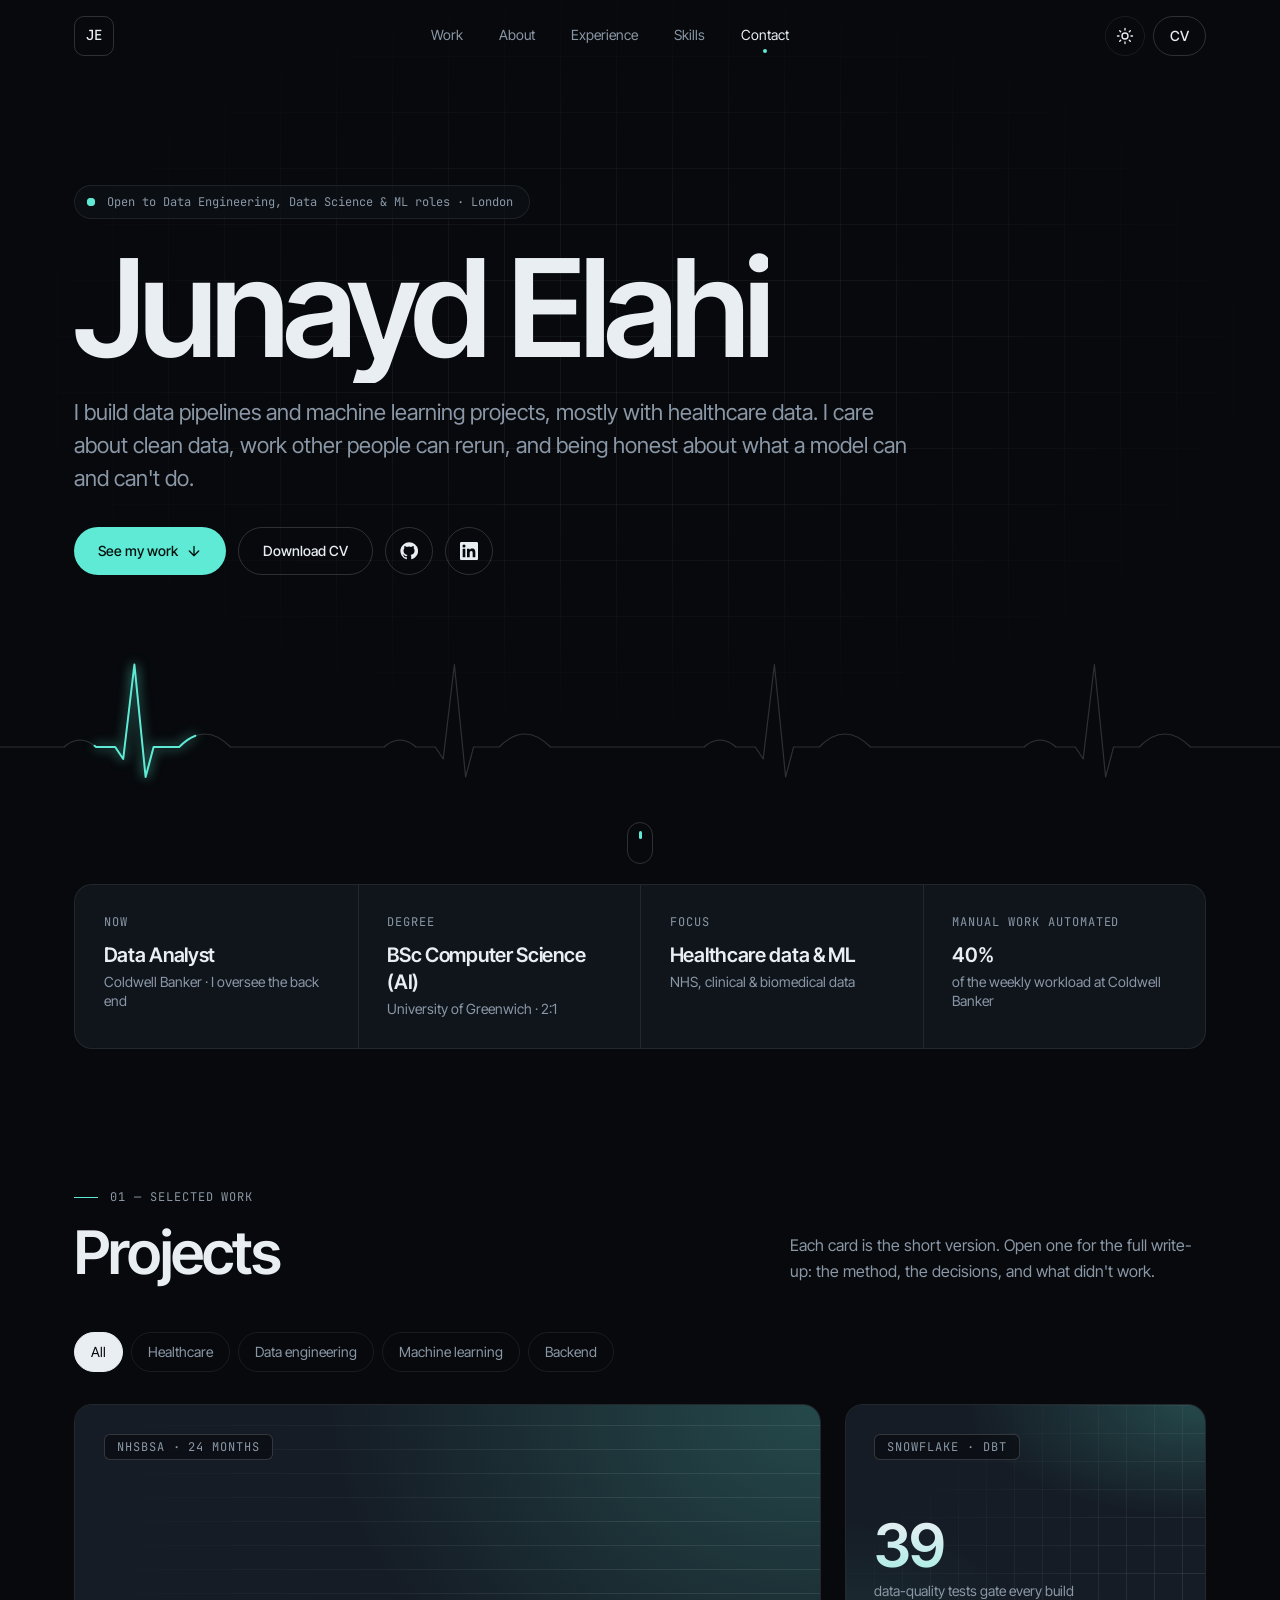
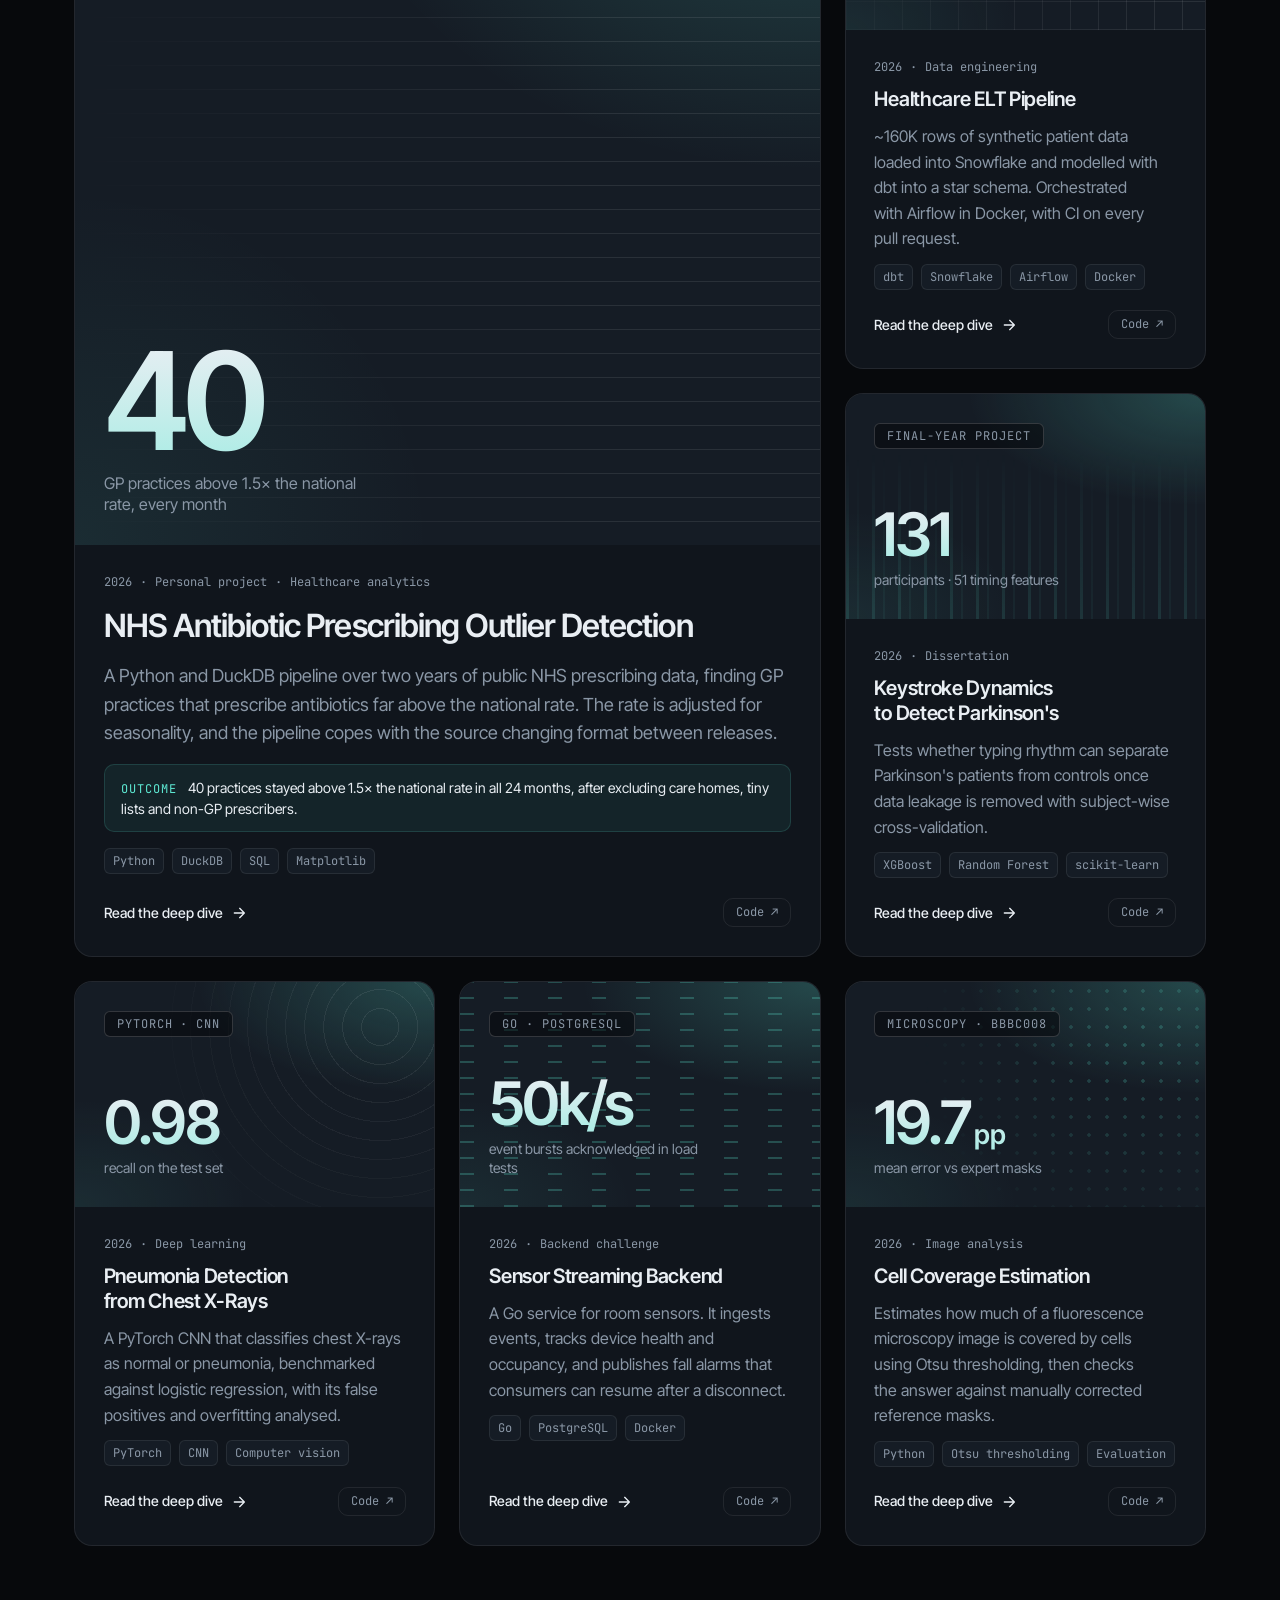
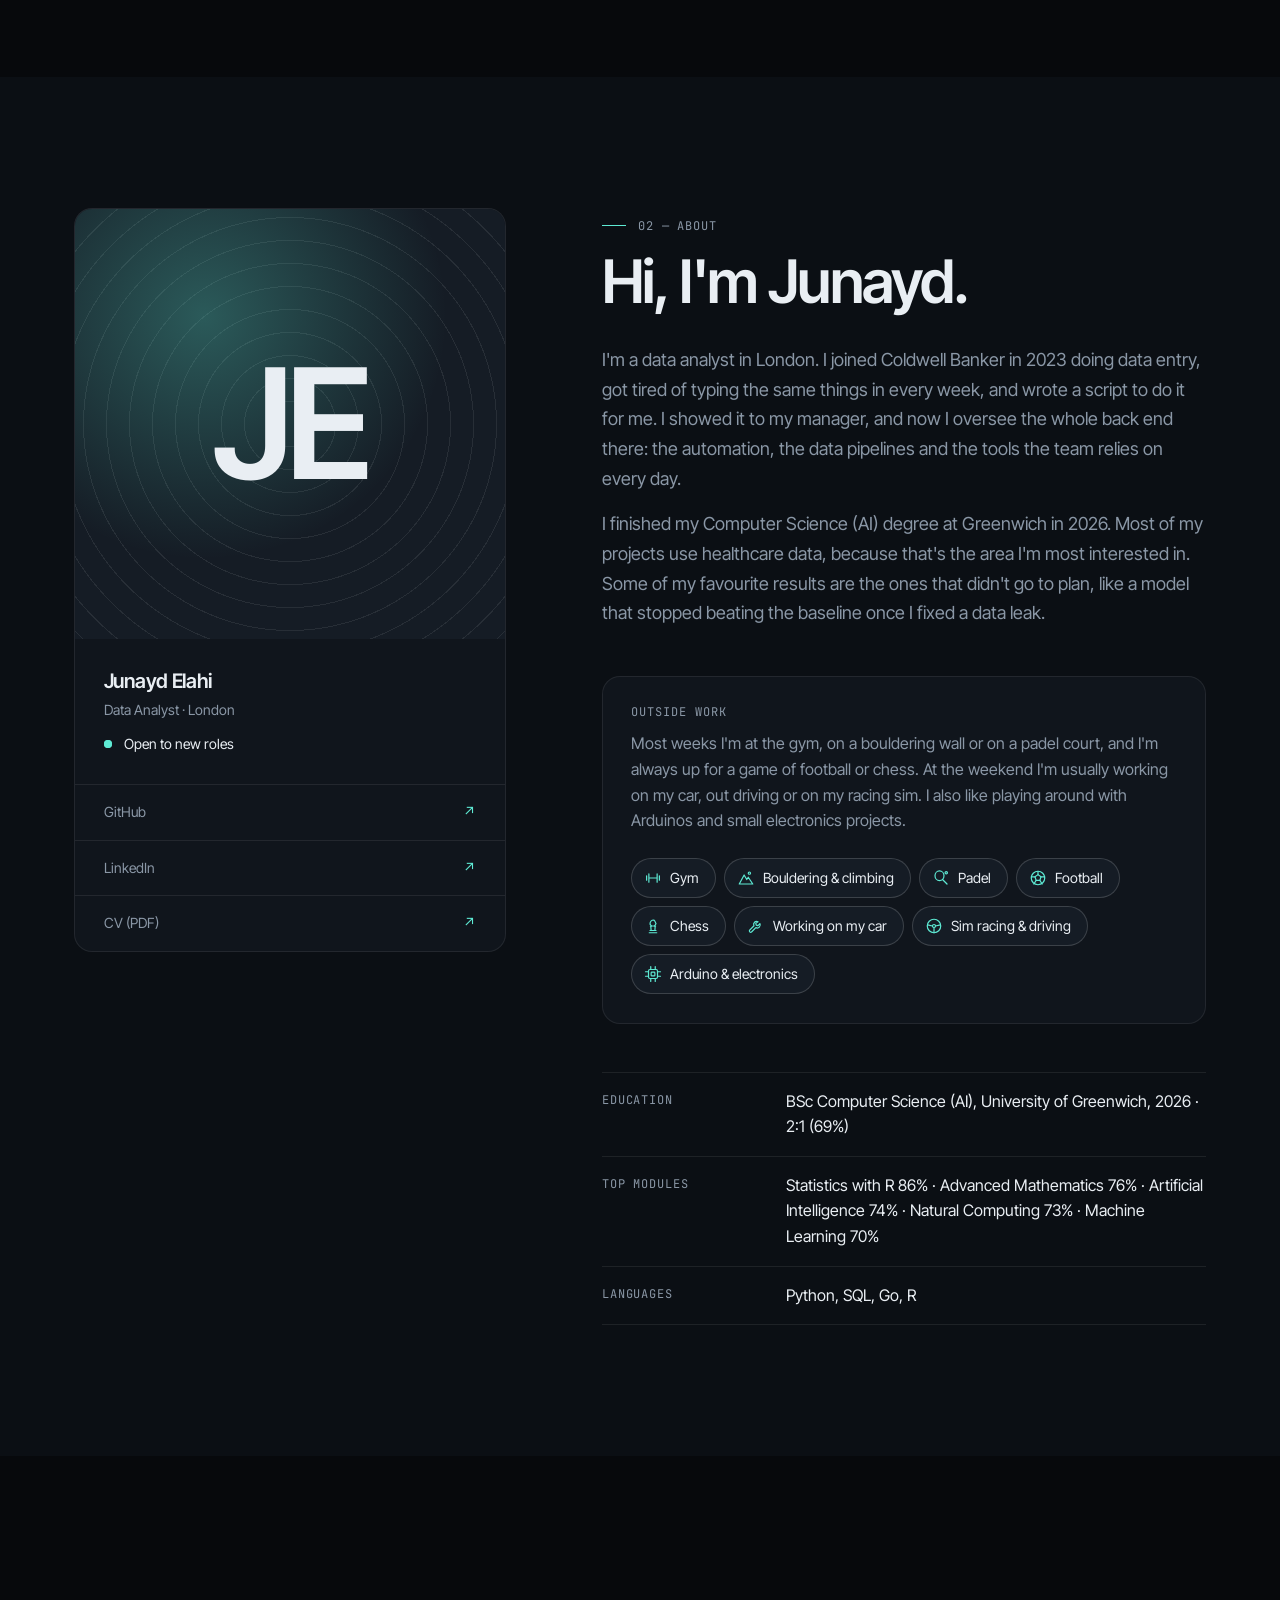
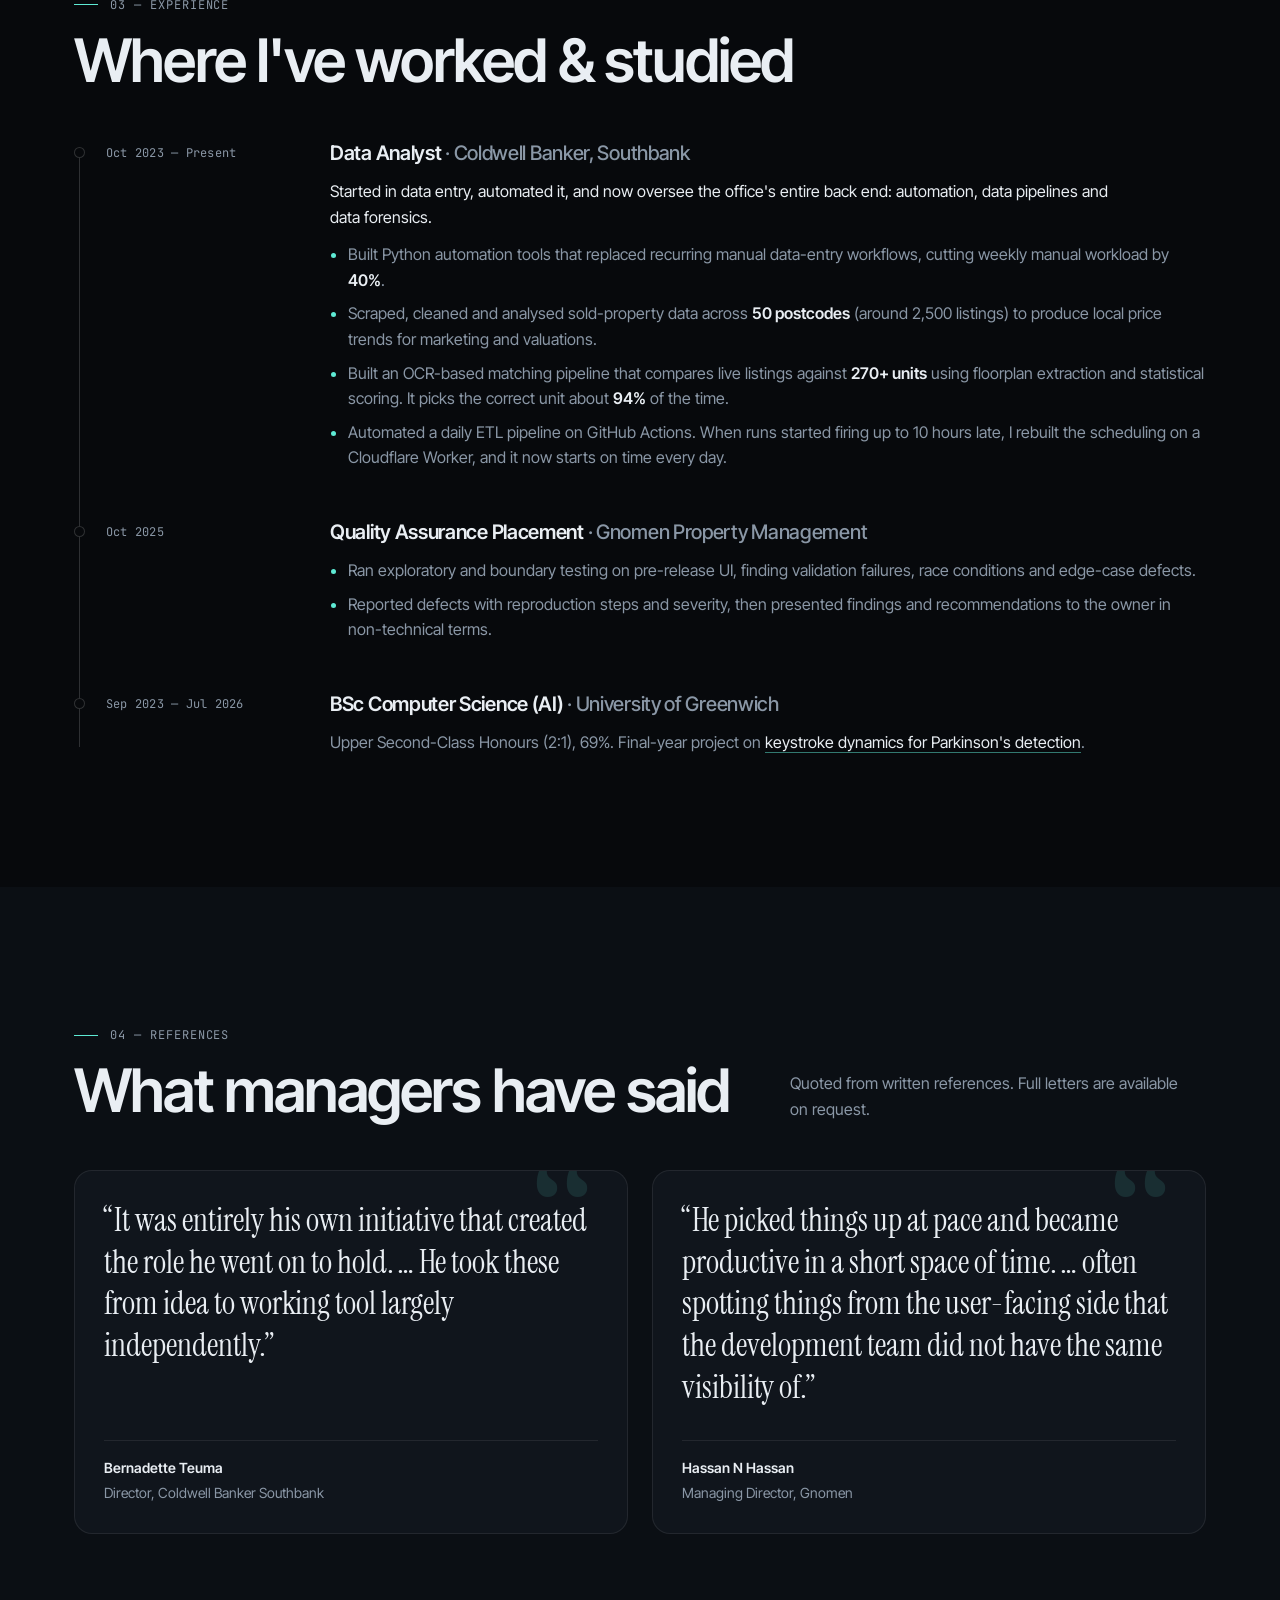
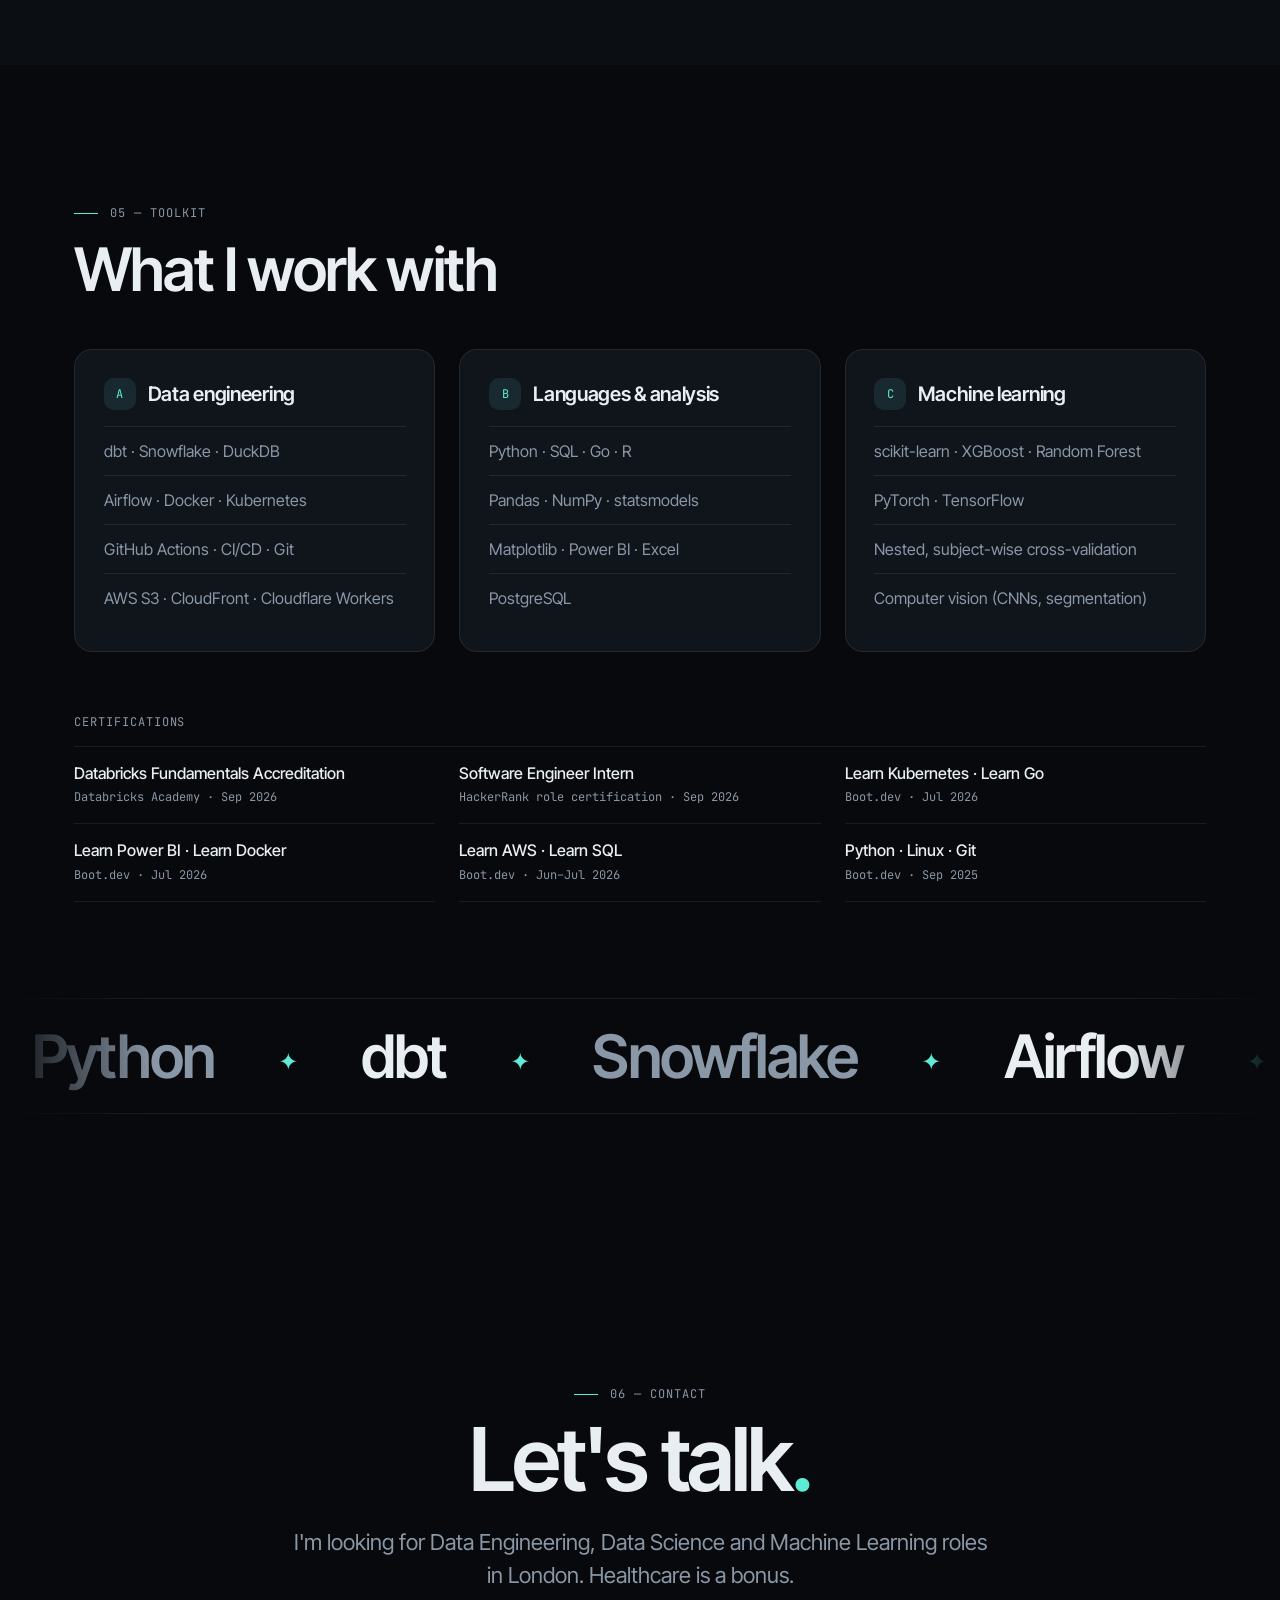
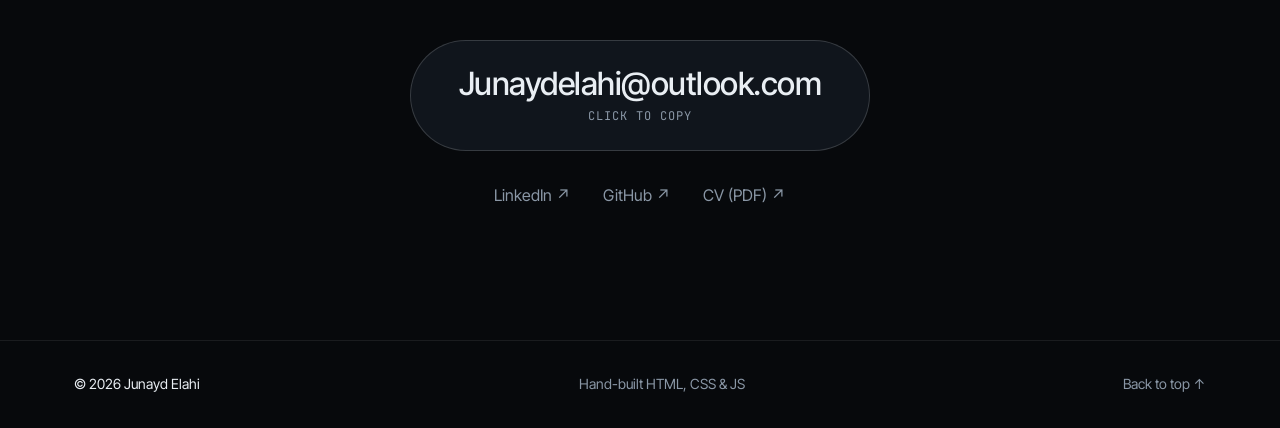
==== index.html @ 87ccbd0a "Portfolio site" ====
<!doctype html>
<html lang="en" data-theme="dark">
<head>
  <meta charset="utf-8" />
  <meta name="viewport" content="width=device-width, initial-scale=1" />
  <title>Junayd Elahi — Data Engineering &amp; Machine Learning</title>
  <meta name="description" content="Junayd Elahi builds data pipelines and machine learning projects, with a particular interest in healthcare. London." />
  <meta property="og:title" content="Junayd Elahi — Data Engineering &amp; Machine Learning" />
  <meta property="og:description" content="Data pipelines and machine learning, with a particular interest in healthcare." />
  <meta property="og:type" content="website" />
  <link rel="icon" href="data:image/svg+xml,<svg xmlns='http://www.w3.org/2000/svg' viewBox='0 0 32 32'><rect width='32' height='32' rx='8' fill='%2307090c'/><path d='M4 17h6l2-5 3 11 3-15 2 9h8' fill='none' stroke='%235eead4' stroke-width='2.4' stroke-linecap='round' stroke-linejoin='round'/></svg>" />
  <link rel="preconnect" href="https://fonts.googleapis.com" />
  <link rel="preconnect" href="https://fonts.gstatic.com" crossorigin />
  <link href="https://fonts.googleapis.com/css2?family=Inter+Tight:wght@400;500;600;700&family=Instrument+Serif:ital@0;1&family=JetBrains+Mono:wght@400;500&display=swap" rel="stylesheet" />
  <link rel="stylesheet" href="css/style.css" />
  <script>document.documentElement.classList.add('js');try{var t=localStorage.getItem('theme');if(t)document.documentElement.dataset.theme=t;}catch(e){}</script>
</head>
<body>
  <div class="scroll-progress" aria-hidden="true"></div>
  <div class="cursor-glow" aria-hidden="true"></div>

  <!-- ============ NAV ============ -->
  <header class="nav">
    <a href="#top" class="nav__logo" aria-label="Junayd Elahi, home">
      <span class="nav__mark">JE</span>
    </a>
    <nav class="nav__links" id="navLinks">
      <a href="#work">Work</a>
      <a href="#about">About</a>
      <a href="#experience">Experience</a>
      <a href="#skills">Skills</a>
      <a href="#contact">Contact</a>
    </nav>
    <div class="nav__actions">
      <button class="icon-btn" id="themeToggle" aria-label="Toggle light and dark theme">
        <svg class="i-sun" viewBox="0 0 24 24"><circle cx="12" cy="12" r="4"/><path d="M12 2v2M12 20v2M4.9 4.9l1.4 1.4M17.7 17.7l1.4 1.4M2 12h2M20 12h2M4.9 19.1l1.4-1.4M17.7 6.3l1.4-1.4"/></svg>
        <svg class="i-moon" viewBox="0 0 24 24"><path d="M21 12.8A9 9 0 1 1 11.2 3a7 7 0 0 0 9.8 9.8z"/></svg>
      </button>
      <a class="btn btn--small btn--ghost hide-sm" href="assets/cv.pdf" target="_blank" rel="noopener">CV</a>
      <button class="icon-btn menu-btn" id="menuBtn" aria-label="Open menu" aria-expanded="false">
        <span></span><span></span>
      </button>
    </div>
  </header>

  <main id="top">
    <!-- ============ HERO ============ -->
    <section class="hero">
      <div class="hero__grid" aria-hidden="true"></div>
      <svg class="ecg" aria-hidden="true" preserveAspectRatio="none">
        <path class="ecg__base" />
        <path class="ecg__pulse" />
      </svg>

      <div class="container hero__inner">
        <p class="eyebrow hero__eyebrow">
          <span class="pulse-dot"></span>
          Open to Data Engineering, Data Science &amp; ML roles · London
        </p>

        <h1 class="hero__title" data-split>Junayd Elahi</h1>

        <p class="hero__lede" data-reveal style="--d:.45s">
          I build data pipelines and machine learning projects, mostly with healthcare data.
          I care about clean data, work other people can rerun, and being honest about what a model can and can't do.
        </p>

        <div class="hero__cta" data-reveal style="--d:.6s">
          <a href="#work" class="btn btn--primary magnetic">
            See my work
            <svg viewBox="0 0 24 24"><path d="M12 5v14M5 12l7 7 7-7"/></svg>
          </a>
          <a href="assets/cv.pdf" target="_blank" rel="noopener" class="btn btn--ghost magnetic">Download CV</a>
          <a href="https://github.com/junayd-elahi" target="_blank" rel="noopener" class="btn btn--icon magnetic" aria-label="GitHub">
            <svg viewBox="0 0 24 24" class="fill"><path d="M12 .5a11.5 11.5 0 0 0-3.64 22.41c.58.1.79-.25.79-.56v-2c-3.2.7-3.88-1.37-3.88-1.37-.52-1.33-1.28-1.69-1.28-1.69-1.05-.71.08-.7.08-.7 1.16.08 1.77 1.19 1.77 1.19 1.03 1.77 2.7 1.26 3.36.96.1-.75.4-1.26.73-1.55-2.55-.29-5.24-1.28-5.24-5.69 0-1.26.45-2.29 1.19-3.1-.12-.29-.52-1.46.11-3.05 0 0 .97-.31 3.17 1.18a11 11 0 0 1 5.77 0c2.2-1.49 3.17-1.18 3.17-1.18.63 1.59.23 2.76.11 3.05.74.81 1.19 1.84 1.19 3.1 0 4.42-2.7 5.4-5.26 5.68.41.36.78 1.06.78 2.14v3.17c0 .31.21.67.8.56A11.5 11.5 0 0 0 12 .5z"/></svg>
          </a>
          <a href="https://www.linkedin.com/in/junayd-elahi" target="_blank" rel="noopener" class="btn btn--icon magnetic" aria-label="LinkedIn">
            <svg viewBox="0 0 24 24" class="fill"><path d="M20.45 20.45h-3.56v-5.57c0-1.33-.02-3.04-1.85-3.04-1.85 0-2.14 1.45-2.14 2.94v5.67H9.34V9h3.42v1.56h.05c.48-.9 1.64-1.85 3.37-1.85 3.6 0 4.27 2.37 4.27 5.46v6.28zM5.34 7.43a2.06 2.06 0 1 1 0-4.13 2.06 2.06 0 0 1 0 4.13zM7.12 20.45H3.56V9h3.56v11.45zM22.22 0H1.77C.79 0 0 .77 0 1.73v20.54C0 23.23.79 24 1.77 24h20.45c.98 0 1.78-.77 1.78-1.73V1.73C24 .77 23.2 0 22.22 0z"/></svg>
          </a>
        </div>
      </div>

      <a href="#glance" class="scroll-cue" aria-label="Scroll down"><span></span></a>
    </section>

    <!-- ============ AT A GLANCE ============ -->
    <section class="glance" id="glance" aria-label="At a glance">
      <div class="container">
        <div class="glance__grid">
          <div class="glance__item" data-reveal>
            <span class="label">Now</span>
            <strong>Data Analyst</strong>
            <span class="muted">Coldwell Banker · I oversee the back end</span>
          </div>
          <div class="glance__item" data-reveal style="--d:.08s">
            <span class="label">Degree</span>
            <strong>BSc Computer Science (AI)</strong>
            <span class="muted">University of Greenwich · 2:1</span>
          </div>
          <div class="glance__item" data-reveal style="--d:.16s">
            <span class="label">Focus</span>
            <strong>Healthcare data &amp; ML</strong>
            <span class="muted">NHS, clinical &amp; biomedical data</span>
          </div>
          <div class="glance__item" data-reveal style="--d:.24s">
            <span class="label">Manual work automated</span>
            <strong><span data-count="40" data-suffix="%">0%</span></strong>
            <span class="muted">of the weekly workload at Coldwell Banker</span>
          </div>
        </div>
      </div>
    </section>

    <!-- ============ WORK ============ -->
    <section class="section" id="work">
      <div class="container">
        <div class="section__head">
          <div>
            <p class="eyebrow" data-reveal>01 — Selected work</p>
            <h2 class="section__title" data-reveal>Projects</h2>
          </div>
          <p class="section__intro muted" data-reveal>
            Each card is the short version. Open one for the full write-up: the method, the decisions, and what didn't work.
          </p>
        </div>

        <div class="filters" data-reveal>
          <button class="chip is-active" data-filter="all">All</button>
          <button class="chip" data-filter="healthcare">Healthcare</button>
          <button class="chip" data-filter="data">Data engineering</button>
          <button class="chip" data-filter="ml">Machine learning</button>
          <button class="chip" data-filter="backend">Backend</button>
        </div>

        <div class="projects">
          <!-- 1 — NHS (featured) -->
          <article class="card card--feature" data-tags="healthcare data" data-reveal>
            <a href="projects/nhs-antibiotic-prescribing.html" class="card__link" aria-label="NHS Antibiotic Prescribing Outlier Detection: read the write-up"></a>
            <div class="card__media">
              <div class="cover cover--lines">
                <span class="cover__tag">NHSBSA · 24 months</span>
                <div class="cover__stat"><strong>40</strong><span>GP practices above 1.5× the national rate, every month</span></div>
              </div>
            </div>
            <div class="card__body">
              <div class="card__meta"><span>2026</span><span>·</span><span>Personal project</span><span>·</span><span>Healthcare analytics</span></div>
              <h3 class="card__title">NHS Antibiotic Prescribing Outlier Detection</h3>
              <p class="card__summary">A Python and DuckDB pipeline over two years of public NHS prescribing data, finding GP practices that prescribe antibiotics far above the national rate. The rate is adjusted for seasonality, and the pipeline copes with the source changing format between releases.</p>
              <p class="card__outcome"><span class="label">Outcome</span> 40 practices stayed above 1.5× the national rate in all 24 months, after excluding care homes, tiny lists and non-GP prescribers.</p>
              <ul class="tags"><li>Python</li><li>DuckDB</li><li>SQL</li><li>Matplotlib</li></ul>
              <div class="card__foot">
                <span class="card__cta">Read the deep dive <svg viewBox="0 0 24 24"><path d="M5 12h14M13 5l7 7-7 7"/></svg></span>
                <a class="card__ext" href="https://github.com/junayd-elahi/nhs-antibiotic-prescribing" target="_blank" rel="noopener">Code ↗</a>
              </div>
            </div>
          </article>

          <!-- 2 — Healthcare ELT -->
          <article class="card" data-tags="healthcare data" data-reveal style="--d:.08s">
            <a href="projects/healthcare-elt.html" class="card__link" aria-label="Healthcare ELT Pipeline: read the write-up"></a>
            <div class="card__media">
              <div class="cover cover--grid">
                <span class="cover__tag">Snowflake · dbt</span>
                <div class="cover__stat"><strong>39</strong><span>data-quality tests gate every build</span></div>
              </div>
            </div>
            <div class="card__body">
              <div class="card__meta"><span>2026</span><span>·</span><span>Data engineering</span></div>
              <h3 class="card__title">Healthcare ELT Pipeline</h3>
              <p class="card__summary">~160K rows of synthetic patient data loaded into Snowflake and modelled with dbt into a star schema. Orchestrated with Airflow in Docker, with CI on every pull request.</p>
              <ul class="tags"><li>dbt</li><li>Snowflake</li><li>Airflow</li><li>Docker</li></ul>
              <div class="card__foot">
                <span class="card__cta">Read the deep dive <svg viewBox="0 0 24 24"><path d="M5 12h14M13 5l7 7-7 7"/></svg></span>
                <a class="card__ext" href="https://github.com/junayd-elahi/Healthcare-ELT" target="_blank" rel="noopener">Code ↗</a>
              </div>
            </div>
          </article>

          <!-- 3 — Parkinson's -->
          <article class="card" data-tags="healthcare ml" data-reveal style="--d:.16s">
            <a href="projects/parkinsons-keystroke.html" class="card__link" aria-label="Keystroke Dynamics for Parkinson's: read the write-up"></a>
            <div class="card__media">
              <div class="cover cover--bars">
                <span class="cover__tag">Final-year project</span>
                <div class="cover__stat"><strong>131</strong><span>participants · 51 timing features</span></div>
              </div>
            </div>
            <div class="card__body">
              <div class="card__meta"><span>2026</span><span>·</span><span>Dissertation</span></div>
              <h3 class="card__title">Keystroke Dynamics to Detect Parkinson's</h3>
              <p class="card__summary">Tests whether typing rhythm can separate Parkinson's patients from controls once data leakage is removed with subject-wise cross-validation.</p>
              <ul class="tags"><li>XGBoost</li><li>Random Forest</li><li>scikit-learn</li></ul>
              <div class="card__foot">
                <span class="card__cta">Read the deep dive <svg viewBox="0 0 24 24"><path d="M5 12h14M13 5l7 7-7 7"/></svg></span>
                <a class="card__ext" href="https://github.com/junayd-elahi/parkinsons-typing-biomarker" target="_blank" rel="noopener">Code ↗</a>
              </div>
            </div>
          </article>

          <!-- 4 — Pneumonia -->
          <article class="card" data-tags="healthcare ml" data-reveal>
            <a href="projects/pneumonia-cnn.html" class="card__link" aria-label="Pneumonia Detection from Chest X-Rays: read the write-up"></a>
            <div class="card__media">
              <div class="cover cover--rings">
                <span class="cover__tag">PyTorch · CNN</span>
                <div class="cover__stat"><strong>0.98</strong><span>recall on the test set</span></div>
              </div>
            </div>
            <div class="card__body">
              <div class="card__meta"><span>2026</span><span>·</span><span>Deep learning</span></div>
              <h3 class="card__title">Pneumonia Detection from Chest X-Rays</h3>
              <p class="card__summary">A PyTorch CNN that classifies chest X-rays as normal or pneumonia, benchmarked against logistic regression, with its false positives and overfitting analysed.</p>
              <ul class="tags"><li>PyTorch</li><li>CNN</li><li>Computer vision</li></ul>
              <div class="card__foot">
                <span class="card__cta">Read the deep dive <svg viewBox="0 0 24 24"><path d="M5 12h14M13 5l7 7-7 7"/></svg></span>
                <a class="card__ext" href="https://github.com/junayd-elahi/pneumonia-detection-cnn" target="_blank" rel="noopener">Code ↗</a>
              </div>
            </div>
          </article>

          <!-- 5 — Teton -->
          <article class="card" data-tags="backend healthcare" data-reveal style="--d:.08s">
            <a href="projects/teton-streaming.html" class="card__link" aria-label="Sensor Streaming Backend: read the write-up"></a>
            <div class="card__media">
              <div class="cover cover--stream">
                <span class="cover__tag">Go · PostgreSQL</span>
                <div class="cover__stat"><strong>50k/s</strong><span>event bursts acknowledged in load tests</span></div>
              </div>
            </div>
            <div class="card__body">
              <div class="card__meta"><span>2026</span><span>·</span><span>Backend challenge</span></div>
              <h3 class="card__title">Sensor Streaming Backend</h3>
              <p class="card__summary">A Go service for room sensors. It ingests events, tracks device health and occupancy, and publishes fall alarms that consumers can resume after a disconnect.</p>
              <ul class="tags"><li>Go</li><li>PostgreSQL</li><li>Docker</li></ul>
              <div class="card__foot">
                <span class="card__cta">Read the deep dive <svg viewBox="0 0 24 24"><path d="M5 12h14M13 5l7 7-7 7"/></svg></span>
                <a class="card__ext" href="https://github.com/junayd-elahi/teton-streaming" target="_blank" rel="noopener">Code ↗</a>
              </div>
            </div>
          </article>

          <!-- 6 — Cell coverage -->
          <article class="card" data-tags="healthcare" data-reveal style="--d:.16s">
            <a href="projects/cell-coverage.html" class="card__link" aria-label="Cell Coverage Estimation: read the write-up"></a>
            <div class="card__media">
              <div class="cover cover--dots">
                <span class="cover__tag">Microscopy · BBBC008</span>
                <div class="cover__stat"><strong>19.7<small>pp</small></strong><span>mean error vs expert masks</span></div>
              </div>
            </div>
            <div class="card__body">
              <div class="card__meta"><span>2026</span><span>·</span><span>Image analysis</span></div>
              <h3 class="card__title">Cell Coverage Estimation</h3>
              <p class="card__summary">Estimates how much of a fluorescence microscopy image is covered by cells using Otsu thresholding, then checks the answer against manually corrected reference masks.</p>
              <ul class="tags"><li>Python</li><li>Otsu thresholding</li><li>Evaluation</li></ul>
              <div class="card__foot">
                <span class="card__cta">Read the deep dive <svg viewBox="0 0 24 24"><path d="M5 12h14M13 5l7 7-7 7"/></svg></span>
                <a class="card__ext" href="https://github.com/junayd-elahi/Cell-Coverage" target="_blank" rel="noopener">Code ↗</a>
              </div>
            </div>
          </article>
        </div>
      </div>
    </section>

    <!-- ============ ABOUT ============ -->
    <section class="section section--alt" id="about">
      <div class="container about">
        <aside class="profile" data-reveal>
          <!-- To use a photo: replace the .profile__mono div with <img class="profile__photo" src="assets/me.jpg" alt="Junayd Elahi"> -->
          <div class="profile__mono" aria-hidden="true"><span>JE</span></div>
          <div class="profile__body">
            <strong>Junayd Elahi</strong>
            <span class="muted">Data Analyst · London</span>
            <span class="profile__status"><span class="pulse-dot"></span> Open to new roles</span>
          </div>
          <ul class="profile__links">
            <li><a href="https://github.com/junayd-elahi" target="_blank" rel="noopener">GitHub <span>↗</span></a></li>
            <li><a href="https://www.linkedin.com/in/junayd-elahi" target="_blank" rel="noopener">LinkedIn <span>↗</span></a></li>
            <li><a href="assets/cv.pdf" target="_blank" rel="noopener">CV (PDF) <span>↗</span></a></li>
          </ul>
        </aside>
        <div class="about__text">
          <p class="eyebrow" data-reveal>02 — About</p>
          <h2 class="section__title" data-reveal>Hi, I'm Junayd.</h2>
          <div class="prose" data-reveal>
            <p>I'm a data analyst in London. I joined Coldwell Banker in 2023 doing data entry, got tired of typing the same things in every week, and wrote a script to do it for me. I showed it to my manager, and now I oversee the whole back end there: the automation, the data pipelines and the tools the team relies on every day.</p>
            <p>I finished my Computer Science (AI) degree at Greenwich in 2026. Most of my projects use healthcare data, because that's the area I'm most interested in. Some of my favourite results are the ones that didn't go to plan, like a model that stopped beating the baseline once I fixed a data leak.</p>
          </div>

          <div class="offwork" data-reveal>
            <h3 class="subhead subhead--flush">Outside work</h3>
            <p class="offwork__intro">Most weeks I'm at the gym, on a bouldering wall or on a padel court, and I'm always up for a game of football or chess. At the weekend I'm usually working on my car, out driving or on my racing sim. I also like playing around with Arduinos and small electronics projects.</p>
            <ul class="hobbies">
              <li>
                <svg viewBox="0 0 24 24" aria-hidden="true"><path d="M6.5 6.5v11M17.5 6.5v11M3.5 9v6M20.5 9v6M6.5 12h11"/></svg>
                Gym
              </li>
              <li>
                <svg viewBox="0 0 24 24" aria-hidden="true"><path d="M3 20 9.5 8l3.5 6 2-3 6 9z"/><circle cx="16.5" cy="5.5" r="1.5"/></svg>
                Bouldering &amp; climbing
              </li>
              <li>
                <svg viewBox="0 0 24 24" aria-hidden="true"><ellipse cx="10" cy="9" rx="6" ry="6.5"/><path d="m14 14 6 6"/><circle cx="19" cy="5" r="1.6"/></svg>
                Padel
              </li>
              <li>
                <svg viewBox="0 0 24 24" aria-hidden="true"><circle cx="12" cy="12" r="9"/><path d="m12 7.5 4 2.9-1.5 4.7h-5L8 10.4z"/><path d="M12 3v4.5M21 10.4l-5 0M14.5 15.1 17.5 20M9.5 15.1 6.5 20M8 10.4H3"/></svg>
                Football
              </li>
              <li>
                <svg viewBox="0 0 24 24" aria-hidden="true"><path d="M7 21h10M8 18h8M9.5 18 9 12h6l-.5 6M8.5 12h7"/><path d="M10 12 8 9.5c0-3 2-5.5 5-5.5l1.5 1.5L16 9l-2 3"/></svg>
                Chess
              </li>
              <li>
                <svg viewBox="0 0 24 24" aria-hidden="true"><path d="M14.7 6.3a4 4 0 0 0-5.4 5.4L3.5 17.5a1.8 1.8 0 0 0 2.5 2.5l5.8-5.8a4 4 0 0 0 5.4-5.4l-2.6 2.6-2.3-.6-.6-2.3z"/></svg>
                Working on my car
              </li>
              <li>
                <svg viewBox="0 0 24 24" aria-hidden="true"><circle cx="12" cy="12" r="9"/><circle cx="12" cy="12" r="2"/><path d="M3.5 10.5 10 12M20.5 10.5 14 12M12 14v7"/></svg>
                Sim racing &amp; driving
              </li>
              <li>
                <svg viewBox="0 0 24 24" aria-hidden="true"><rect x="6" y="6" width="12" height="12" rx="2"/><rect x="9.5" y="9.5" width="5" height="5" rx="1"/><path d="M9 2v4M15 2v4M9 18v4M15 18v4M2 9h4M2 15h4M18 9h4M18 15h4"/></svg>
                Arduino &amp; electronics
              </li>
            </ul>
          </div>
          <dl class="facts" data-reveal>
            <div><dt>Education</dt><dd>BSc Computer Science (AI), University of Greenwich, 2026 · 2:1 (69%)</dd></div>
            <div><dt>Top modules</dt><dd>Statistics with R 86% · Advanced Mathematics 76% · Artificial Intelligence 74% · Natural Computing 73% · Machine Learning 70%</dd></div>
            <div><dt>Languages</dt><dd>Python, SQL, Go, R</dd></div>
          </dl>
        </div>
      </div>
    </section>

    <!-- ============ EXPERIENCE ============ -->
    <section class="section" id="experience">
      <div class="container">
        <div class="section__head">
          <div>
            <p class="eyebrow" data-reveal>03 — Experience</p>
            <h2 class="section__title" data-reveal>Where I've worked &amp; studied</h2>
          </div>
        </div>

        <ol class="timeline">
          <span class="timeline__fill" aria-hidden="true"></span>
          <li class="timeline__item" data-reveal>
            <span class="timeline__date">Oct 2023 — Present</span>
            <div>
              <h3>Data Analyst <span class="muted">· Coldwell Banker, Southbank</span></h3>
              <p class="timeline__lead">Started in data entry, automated it, and now oversee the office's entire back end: automation, data pipelines and data forensics.</p>
              <ul>
                <li>Built Python automation tools that replaced recurring manual data-entry workflows, cutting weekly manual workload by <strong>40%</strong>.</li>
                <li>Scraped, cleaned and analysed sold-property data across <strong>50 postcodes</strong> (around 2,500 listings) to produce local price trends for marketing and valuations.</li>
                <li>Built an OCR-based matching pipeline that compares live listings against <strong>270+ units</strong> using floorplan extraction and statistical scoring. It picks the correct unit about <strong>94%</strong> of the time.</li>
                <li>Automated a daily ETL pipeline on GitHub Actions. When runs started firing up to 10 hours late, I rebuilt the scheduling on a Cloudflare Worker, and it now starts on time every day.</li>
              </ul>
            </div>
          </li>
          <li class="timeline__item" data-reveal>
            <span class="timeline__date">Oct 2025</span>
            <div>
              <h3>Quality Assurance Placement <span class="muted">· Gnomen Property Management</span></h3>
              <ul>
                <li>Ran exploratory and boundary testing on pre-release UI, finding validation failures, race conditions and edge-case defects.</li>
                <li>Reported defects with reproduction steps and severity, then presented findings and recommendations to the owner in non-technical terms.</li>
              </ul>
            </div>
          </li>
          <li class="timeline__item" data-reveal>
            <span class="timeline__date">Sep 2023 — Jul 2026</span>
            <div>
              <h3>BSc Computer Science (AI) <span class="muted">· University of Greenwich</span></h3>
              <p>Upper Second-Class Honours (2:1), 69%. Final-year project on <a class="inline-link" href="projects/parkinsons-keystroke.html">keystroke dynamics for Parkinson's detection</a>.</p>
            </div>
          </li>
        </ol>
      </div>
    </section>

    <!-- ============ REFERENCES ============ -->
    <section class="section section--alt section--tight" id="references">
      <div class="container">
        <div class="section__head">
          <div>
            <p class="eyebrow" data-reveal>04 — References</p>
            <h2 class="section__title" data-reveal>What managers have said</h2>
          </div>
          <p class="section__intro muted" data-reveal>Quoted from written references. Full letters are available on request.</p>
        </div>
        <div class="quotes">
          <figure class="quote" data-reveal>
            <blockquote>“It was entirely his own initiative that created the role he went on to hold. … He took these from idea to working tool largely independently.”</blockquote>
            <figcaption><strong>Bernadette Teuma</strong><span class="muted">Director, Coldwell Banker Southbank</span></figcaption>
          </figure>
          <figure class="quote" data-reveal style="--d:.1s">
            <blockquote>“He picked things up at pace and became productive in a short space of time. … often spotting things from the user-facing side that the development team did not have the same visibility of.”</blockquote>
            <figcaption><strong>Hassan N Hassan</strong><span class="muted">Managing Director, Gnomen</span></figcaption>
          </figure>
        </div>
      </div>
    </section>

    <!-- ============ SKILLS ============ -->
    <section class="section" id="skills">
      <div class="container">
        <div class="section__head">
          <div>
            <p class="eyebrow" data-reveal>05 — Toolkit</p>
            <h2 class="section__title" data-reveal>What I work with</h2>
          </div>
        </div>
        <div class="skills">
          <div class="skills__group" data-reveal>
            <h3><span class="skills__num">A</span>Data engineering</h3>
            <ul><li>dbt · Snowflake · DuckDB</li><li>Airflow · Docker · Kubernetes</li><li>GitHub Actions · CI/CD · Git</li><li>AWS S3 · CloudFront · Cloudflare Workers</li></ul>
          </div>
          <div class="skills__group" data-reveal style="--d:.08s">
            <h3><span class="skills__num">B</span>Languages &amp; analysis</h3>
            <ul><li>Python · SQL · Go · R</li><li>Pandas · NumPy · statsmodels</li><li>Matplotlib · Power BI · Excel</li><li>PostgreSQL</li></ul>
          </div>
          <div class="skills__group" data-reveal style="--d:.16s">
            <h3><span class="skills__num">C</span>Machine learning</h3>
            <ul><li>scikit-learn · XGBoost · Random Forest</li><li>PyTorch · TensorFlow</li><li>Nested, subject-wise cross-validation</li><li>Computer vision (CNNs, segmentation)</li></ul>
          </div>
        </div>

        <h3 class="subhead" data-reveal>Certifications</h3>
        <ul class="certs" data-reveal>
          <li><strong>Databricks Fundamentals Accreditation</strong><span>Databricks Academy · Sep 2026</span></li>
          <li><strong>Software Engineer Intern</strong><span>HackerRank role certification · Sep 2026</span></li>
          <li><strong>Learn Kubernetes · Learn Go</strong><span>Boot.dev · Jul 2026</span></li>
          <li><strong>Learn Power BI · Learn Docker</strong><span>Boot.dev · Jul 2026</span></li>
          <li><strong>Learn AWS · Learn SQL</strong><span>Boot.dev · Jun–Jul 2026</span></li>
          <li><strong>Python · Linux · Git</strong><span>Boot.dev · Sep 2025</span></li>
        </ul>
      </div>
      <div class="marquee" aria-hidden="true">
        <div class="marquee__track">
          <span>Python</span><span>dbt</span><span>Snowflake</span><span>Airflow</span><span>PyTorch</span><span>DuckDB</span><span>Go</span><span>XGBoost</span>
        </div>
      </div>
    </section>

    <!-- ============ CONTACT ============ -->
    <section class="section contact" id="contact">
      <div class="container">
        <p class="eyebrow" data-reveal>06 — Contact</p>
        <h2 class="contact__title" data-reveal>Let's talk<span class="accent">.</span></h2>
        <p class="muted contact__sub" data-reveal>I'm looking for Data Engineering, Data Science and Machine Learning roles in London. Healthcare is a bonus.</p>

        <div class="contact__row" data-reveal>
          <button class="email-btn magnetic" id="copyEmail" data-email="Junaydelahi@outlook.com">
            <span class="email-btn__text">Junaydelahi@outlook.com</span>
            <span class="email-btn__hint">Click to copy</span>
          </button>
        </div>

        <ul class="socials" data-reveal>
          <li><a href="https://www.linkedin.com/in/junayd-elahi" target="_blank" rel="noopener">LinkedIn ↗</a></li>
          <li><a href="https://github.com/junayd-elahi" target="_blank" rel="noopener">GitHub ↗</a></li>
          <li><a href="assets/cv.pdf" target="_blank" rel="noopener">CV (PDF) ↗</a></li>
        </ul>
      </div>
    </section>
  </main>

  <footer class="footer">
    <div class="container footer__inner">
      <span>© <span id="year"></span> Junayd Elahi</span>
      <span class="muted">Hand-built HTML, CSS &amp; JS</span>
      <a href="#top" class="muted">Back to top ↑</a>
    </div>
  </footer>

  <div class="toast" id="toast" role="status" aria-live="polite"></div>
  <script src="js/main.js"></script>
</body>
</html>
---- css/style.css ----
/* =========================================================
   PORTFOLIO — main stylesheet
   Everything visual is driven by the tokens in :root.
   Type and spacing use fixed scales: reach for a token, not a raw number.
   ========================================================= */

:root {
  /* ---- Colour (swap the accent pair to rebrand) ---- */
  --accent: #5eead4;
  --accent-rgb: 94, 234, 212;
  --bg: #07090c;
  --bg-alt: #0b0f14;
  --surface: #10151c;
  --surface-2: #151c25;
  --line: rgba(255, 255, 255, 0.08);
  --line-strong: rgba(255, 255, 255, 0.16);
  --text: #e9eef3;
  --muted: #8a97a6;
  --on-accent: #04120f;

  /* ---- Fonts ---- */
  --font-sans: "Inter Tight", system-ui, -apple-system, "Segoe UI", sans-serif;
  --font-serif: "Instrument Serif", Georgia, serif;
  --font-mono: "JetBrains Mono", ui-monospace, Menlo, monospace;

  /* ---- Type scale (8 steps + 2 display sizes) ----
     label   12  mono, uppercase metadata
     sm      14  UI text: buttons, chips, nav, captions, footer
     base    16  secondary body: card text, lists, tables
     md      18  primary reading text: prose, articles (16 on phones)
     lg      18→22 ledes and intros
     h4      20  card / item titles
     h3      24→32 feature titles, article headings, quotes
     h2      36→60 section titles
     display 56→136 the hero name
     display-2 44→88 project titles, contact heading */
  --fs-label: 12px;
  --fs-sm: 14px;
  --fs-base: 16px;
  --fs-md: 18px;
  --fs-lg: clamp(18px, 15px + .55vw, 22px);
  --fs-h4: 20px;
  --fs-h3: clamp(24px, 1.2rem + 1.2vw, 32px);
  --fs-h2: clamp(36px, 1.6rem + 3vw, 60px);
  --fs-display: clamp(56px, 2rem + 8.5vw, 136px);
  --fs-display-2: clamp(44px, 1.8rem + 5vw, 88px);

  --lh-display: .95;
  --lh-heading: 1.12;
  --lh-snug: 1.35;
  --lh-body: 1.6;

  --tr-display: -.045em;
  --tr-heading: -.03em;
  --tr-title: -.015em;
  --tr-label: .08em;

  /* ---- Spacing scale (4px base) ---- */
  --s-1: 4px;
  --s-2: 8px;
  --s-3: 12px;
  --s-4: 16px;
  --s-5: 24px;
  --s-6: 32px;
  --s-7: 48px;
  --s-8: 64px;
  --s-9: 96px;

  /* Semantic spacing */
  --gutter: 24px;                              /* page side padding */
  --section-y: clamp(96px, 5rem + 4vw, 144px); /* vertical rhythm between sections */
  --head-gap: var(--s-7);                      /* section heading → content */
  --grid-gap: var(--s-5);                      /* gap between cards/panels */
  --pad: clamp(20px, 1rem + 1vw, 32px);        /* inner padding of every panel */

  --radius: 18px;
  --radius-sm: 10px;
  --ease: cubic-bezier(.22, 1, .36, 1);
  --container: 1180px;
  --nav-h: 72px;
}

:root[data-theme="light"] {
  --accent: #0f9488;
  --accent-rgb: 15, 148, 136;
  --bg: #f5f5f0;
  --bg-alt: #ecece5;
  --surface: #ffffff;
  --surface-2: #f7f7f3;
  --line: rgba(10, 20, 30, 0.09);
  --line-strong: rgba(10, 20, 30, 0.18);
  --text: #0c1116;
  --muted: #5b6672;
  --on-accent: #ffffff;
}

/* ---------- Base ---------- */
*, *::before, *::after { box-sizing: border-box; }
html { scroll-behavior: smooth; scroll-padding-top: calc(var(--nav-h) + var(--s-4)); -webkit-text-size-adjust: 100%; }
body {
  margin: 0;
  background: var(--bg);
  color: var(--text);
  font-family: var(--font-sans);
  font-size: var(--fs-base);
  line-height: var(--lh-body);
  -webkit-font-smoothing: antialiased;
  overflow-x: hidden;
  transition: background .4s var(--ease), color .4s var(--ease);
}
h1, h2, h3, h4 { font-weight: 600; line-height: var(--lh-heading); letter-spacing: var(--tr-title); margin: 0; text-wrap: balance; }
p { text-wrap: pretty; }
strong { font-weight: 600; }
img { max-width: 100%; display: block; }
a { color: inherit; text-decoration: none; }
button { font: inherit; color: inherit; background: none; border: 0; cursor: pointer; }
::selection { background: rgba(var(--accent-rgb), .3); }
:focus-visible { outline: 2px solid var(--accent); outline-offset: 3px; border-radius: 6px; }

.container { width: 100%; max-width: var(--container); margin: 0 auto; padding: 0 var(--gutter); }
.muted { color: var(--muted); }
.serif { font-family: var(--font-serif); font-style: italic; font-weight: 400; letter-spacing: 0; }

/* One label style for all mono metadata */
.label, .eyebrow, .cover__tag, .facts dt {
  font-family: var(--font-mono);
  font-size: var(--fs-label);
  line-height: var(--lh-snug);
  font-weight: 400;
  letter-spacing: var(--tr-label);
  text-transform: uppercase;
  color: var(--muted);
}
.eyebrow { display: inline-flex; align-items: center; gap: var(--s-3); margin: 0 0 var(--s-4); }
.eyebrow::before { content: ""; width: 24px; height: 1px; background: var(--accent); }

/* ---------- Scroll progress + cursor glow ---------- */
.scroll-progress, .reading-progress {
  position: fixed; inset: 0 0 auto 0; height: 2px; z-index: 100;
  background: var(--accent);
  transform-origin: 0 50%; transform: scaleX(0);
  box-shadow: 0 0 12px rgba(var(--accent-rgb), .7);
}
.cursor-glow {
  position: fixed; left: 0; top: 0; width: 520px; height: 520px; z-index: 0;
  border-radius: 50%; pointer-events: none;
  background: radial-gradient(circle, rgba(var(--accent-rgb), .07), transparent 65%);
  opacity: 0; transition: opacity .4s;
}
body.has-pointer .cursor-glow { opacity: 1; }

/* ---------- Nav ---------- */
.nav {
  position: fixed; inset: 0 0 auto 0; z-index: 50;
  height: var(--nav-h);
  display: flex; align-items: center; justify-content: space-between;
  padding: 0 max(var(--gutter), calc((100vw - var(--container)) / 2 + var(--gutter)));
  transition: background .3s, border-color .3s, transform .4s var(--ease);
  border-bottom: 1px solid transparent;
}
.nav.is-scrolled {
  background: color-mix(in srgb, var(--bg) 78%, transparent);
  backdrop-filter: blur(14px) saturate(140%);
  -webkit-backdrop-filter: blur(14px) saturate(140%);
  border-color: var(--line);
}
.nav.is-hidden { transform: translateY(-100%); }
.nav__mark {
  display: inline-grid; place-items: center; width: 40px; height: 40px;
  font-family: var(--font-mono); font-weight: 500; font-size: var(--fs-sm);
  border: 1px solid var(--line-strong); border-radius: var(--radius-sm);
  transition: border-color .3s, color .3s;
}
.nav__logo:hover .nav__mark { border-color: var(--accent); color: var(--accent); }
.nav__links { display: flex; gap: var(--s-1); }
.nav__links a {
  position: relative; padding: var(--s-2) var(--s-4); font-size: var(--fs-sm); color: var(--muted);
  border-radius: 999px; transition: color .25s;
}
.nav__links a:hover, .nav__links a.is-active { color: var(--text); }
.nav__links a::after {
  content: ""; position: absolute; left: 50%; bottom: 2px; width: 4px; height: 4px;
  border-radius: 50%; background: var(--accent);
  transform: translateX(-50%) scale(0); transition: transform .3s var(--ease);
}
.nav__links a.is-active::after { transform: translateX(-50%) scale(1); }
.nav__actions { display: flex; align-items: center; gap: var(--s-2); }

.icon-btn {
  width: 40px; height: 40px; display: grid; place-items: center;
  border: 1px solid var(--line); border-radius: 50%;
  transition: border-color .25s;
}
.icon-btn:hover { border-color: var(--line-strong); }
.icon-btn svg { width: 18px; height: 18px; fill: none; stroke: currentColor; stroke-width: 1.8; stroke-linecap: round; }
.i-moon { display: none; }
[data-theme="light"] .i-sun { display: none; }
[data-theme="light"] .i-moon { display: block; }
.menu-btn { display: none; position: relative; }
.menu-btn span {
  position: absolute; left: 12px; right: 12px; height: 1.5px; background: currentColor;
  transition: transform .35s var(--ease);
}
.menu-btn span:first-child { transform: translateY(-3px); }
.menu-btn span:last-child { transform: translateY(3px); }
.menu-open .menu-btn span:first-child { transform: rotate(45deg); }
.menu-open .menu-btn span:last-child { transform: rotate(-45deg); }

/* ---------- Buttons (two heights: 48 default, 40 small) ---------- */
.btn {
  display: inline-flex; align-items: center; justify-content: center; gap: var(--s-2);
  height: 48px; padding: 0 var(--s-5); border-radius: 999px;
  font-weight: 500; font-size: var(--fs-sm); line-height: 1;
  transition: background .3s, color .3s, border-color .3s, box-shadow .3s, transform .3s var(--ease);
  will-change: transform;
}
.btn svg { width: 16px; height: 16px; fill: none; stroke: currentColor; stroke-width: 2; stroke-linecap: round; stroke-linejoin: round; transition: transform .3s var(--ease); }
.btn--primary { background: var(--accent); color: var(--on-accent); }
.btn--primary:hover { box-shadow: 0 10px 40px -8px rgba(var(--accent-rgb), .6); }
.btn--primary:hover svg { transform: translateY(2px); }
.btn--ghost { border: 1px solid var(--line-strong); }
.btn--ghost:hover { border-color: var(--text); }
.btn--small { height: 40px; padding: 0 var(--s-4); }
.btn--icon { width: 48px; padding: 0; border: 1px solid var(--line-strong); }
.btn--icon:hover { border-color: var(--text); }
.btn svg.fill { fill: currentColor; stroke: none; width: 18px; height: 18px; }

/* ---------- Hero ---------- */
.hero {
  position: relative; min-height: 100svh;
  display: flex; align-items: center;
  padding: calc(var(--nav-h) + var(--s-7)) 0 260px;
  overflow: hidden;
}
.hero__grid {
  position: absolute; inset: 0;
  background-image:
    linear-gradient(var(--line) 1px, transparent 1px),
    linear-gradient(90deg, var(--line) 1px, transparent 1px);
  background-size: 56px 56px;
  mask-image: radial-gradient(ellipse 70% 60% at 50% 40%, #000 30%, transparent 75%);
  -webkit-mask-image: radial-gradient(ellipse 70% 60% at 50% 40%, #000 30%, transparent 75%);
  opacity: .6;
}
.ecg { position: absolute; left: 0; width: 100%; height: 150px; bottom: 96px; overflow: visible; pointer-events: none; }
.ecg path { fill: none; stroke-linecap: round; stroke-linejoin: round; }
.ecg__base { stroke: var(--line-strong); stroke-width: 1.2; }
.ecg__pulse { stroke: var(--accent); stroke-width: 2; filter: drop-shadow(0 0 6px rgba(var(--accent-rgb), .9)); }
.hero__inner { position: relative; z-index: 1; }
.hero__title {
  margin: 0 0 var(--s-5);
  font-size: var(--fs-display);
  line-height: var(--lh-display); letter-spacing: var(--tr-display);
}
.hero__title .word, .p-hero__title .word { display: inline-block; overflow: hidden; vertical-align: bottom; padding-bottom: .08em; margin-bottom: -.08em; }
.hero__title .word > span, .p-hero__title .word > span {
  display: inline-block; transform: translateY(105%);
  animation: rise 1.1s var(--ease) forwards;
  animation-delay: calc(var(--i) * 90ms + 150ms);
}
@keyframes rise { to { transform: translateY(0); } }
.hero__lede { max-width: 38em; font-size: var(--fs-lg); line-height: 1.5; color: var(--muted); margin: 0 0 var(--s-6); }
.accent { color: var(--accent); }
.hero__cta { display: flex; flex-wrap: wrap; gap: var(--s-3); }

.pulse-dot { position: relative; width: 8px; height: 8px; border-radius: 50%; background: var(--accent); flex-shrink: 0; }
.pulse-dot::after {
  content: ""; position: absolute; inset: 0; border-radius: 50%; background: var(--accent);
  animation: ping 1.8s cubic-bezier(0, 0, .2, 1) infinite;
}
@keyframes ping { 75%, 100% { transform: scale(2.6); opacity: 0; } }
.hero__eyebrow {
  margin-bottom: var(--s-5);
  padding: var(--s-2) var(--s-4) var(--s-2) var(--s-3); border: 1px solid var(--line); border-radius: 999px;
  background: color-mix(in srgb, var(--surface) 60%, transparent);
  text-transform: none; letter-spacing: 0;
  opacity: 0; animation: fade .8s var(--ease) .05s forwards;
}
.hero__eyebrow::before { display: none; }
@keyframes fade { to { opacity: 1; } }

.scroll-cue {
  position: absolute; left: 50%; bottom: 36px; transform: translateX(-50%);
  width: 26px; height: 42px; border: 1.5px solid var(--line-strong); border-radius: 14px; z-index: 1;
}
.scroll-cue span {
  position: absolute; left: 50%; top: 8px; width: 3px; height: 8px; margin-left: -1.5px;
  border-radius: 2px; background: var(--accent);
  animation: cue 1.8s var(--ease) infinite;
}
@keyframes cue { 0% { transform: translateY(0); opacity: 0; } 30% { opacity: 1; } 100% { transform: translateY(14px); opacity: 0; } }

/* ---------- At a glance ---------- */
.glance { position: relative; z-index: 1; margin-top: calc(var(--s-4) * -1); }
.glance__grid {
  display: grid; grid-template-columns: repeat(4, 1fr);
  border: 1px solid var(--line); border-radius: var(--radius);
  background: var(--surface); overflow: hidden;
}
.glance__item { display: flex; flex-direction: column; gap: var(--s-1); padding: var(--pad); border-left: 1px solid var(--line); }
.glance__item:first-child { border-left: 0; }
.glance__item .label { margin-bottom: var(--s-2); }
.glance__item strong { font-size: var(--fs-h4); line-height: var(--lh-snug); letter-spacing: var(--tr-title); }
.glance__item .muted { font-size: var(--fs-sm); line-height: var(--lh-snug); }

/* ---------- Sections ---------- */
.section { position: relative; padding: var(--section-y) 0; }
.section--alt { background: var(--bg-alt); }
.section__head { display: flex; justify-content: space-between; align-items: flex-end; gap: var(--s-4) var(--s-7); margin-bottom: var(--head-gap); flex-wrap: wrap; }
.section__title { font-size: var(--fs-h2); line-height: 1.05; letter-spacing: var(--tr-heading); }
.section__intro { max-width: 26em; margin: 0; font-size: var(--fs-base); }

/* ---------- Filters ---------- */
.filters { display: flex; flex-wrap: wrap; gap: var(--s-2); margin-bottom: var(--s-6); }
.chip {
  height: 40px; padding: 0 var(--s-4); border: 1px solid var(--line); border-radius: 999px;
  font-size: var(--fs-sm); color: var(--muted);
  transition: color .25s, border-color .25s, background .25s;
}
.chip:hover { color: var(--text); border-color: var(--line-strong); }
.chip.is-active { background: var(--text); color: var(--bg); border-color: var(--text); }

/* ---------- Project cards ---------- */
.projects { display: grid; grid-template-columns: repeat(3, 1fr); gap: var(--grid-gap); }
.card {
  --mx: 50%; --my: 50%;
  position: relative; display: flex; flex-direction: column;
  border-radius: var(--radius); background: var(--surface);
  border: 1px solid var(--line);
  transition: transform .5s var(--ease), border-color .3s, opacity .4s, box-shadow .5s var(--ease);
  isolation: isolate;
}
.card::before {
  content: ""; position: absolute; inset: -1px; border-radius: inherit; z-index: -1;
  background: radial-gradient(420px circle at var(--mx) var(--my), rgba(var(--accent-rgb), .14), transparent 45%);
  opacity: 0; transition: opacity .4s;
}
.card::after {
  content: ""; position: absolute; inset: -1px; border-radius: inherit; padding: 1px; pointer-events: none;
  background: radial-gradient(300px circle at var(--mx) var(--my), rgba(var(--accent-rgb), .8), transparent 50%);
  -webkit-mask: linear-gradient(#000 0 0) content-box, linear-gradient(#000 0 0);
  -webkit-mask-composite: xor; mask-composite: exclude;
  opacity: 0; transition: opacity .4s;
}
.card:hover { transform: translateY(-6px); box-shadow: 0 30px 60px -30px rgba(0,0,0,.5); }
.card:hover::before, .card:hover::after { opacity: 1; }
.card__link { position: absolute; inset: 0; z-index: 2; border-radius: inherit; }
.card__media { aspect-ratio: 16 / 10; overflow: hidden; border-radius: calc(var(--radius) - 1px) calc(var(--radius) - 1px) 0 0; }
.card__media img, .card__media .media-ph { width: 100%; height: 100%; object-fit: cover; transition: transform .8s var(--ease); }
.card:hover .card__media img, .card:hover .card__media .media-ph { transform: scale(1.04); }
.card__body { display: flex; flex-direction: column; gap: var(--s-3); padding: var(--pad); flex: 1; }
.card__meta { display: flex; flex-wrap: wrap; gap: var(--s-2); font-family: var(--font-mono); font-size: var(--fs-label); line-height: var(--lh-snug); color: var(--muted); }
.card__title { font-size: var(--fs-h4); line-height: 1.25; }
.card__summary { margin: 0; color: var(--muted); font-size: var(--fs-base); }
.card__outcome { margin: 0; font-size: var(--fs-sm); line-height: 1.5; padding: var(--s-3) var(--s-4); border-radius: var(--radius-sm); background: rgba(var(--accent-rgb), .07); border: 1px solid rgba(var(--accent-rgb), .15); }
.card__outcome .label { color: var(--accent); margin-right: var(--s-2); }
.card__foot { margin-top: auto; padding-top: var(--s-2); display: flex; align-items: center; justify-content: space-between; gap: var(--s-3); }
.card__cta { display: inline-flex; align-items: center; gap: var(--s-2); font-size: var(--fs-sm); font-weight: 500; transition: color .3s; }
.card__cta svg { width: 16px; height: 16px; fill: none; stroke: currentColor; stroke-width: 2; stroke-linecap: round; stroke-linejoin: round; transition: transform .35s var(--ease); }
.card:hover .card__cta { color: var(--accent); }
.card:hover .card__cta svg { transform: translateX(5px); }
.card__ext {
  position: relative; z-index: 3;
  font-family: var(--font-mono); font-size: var(--fs-label); color: var(--muted);
  padding: var(--s-1) var(--s-3); border: 1px solid var(--line); border-radius: var(--radius-sm);
  transition: color .25s, border-color .25s, background .25s;
}
.card__ext:hover { color: var(--text); border-color: var(--line-strong); background: var(--surface-2); }

.card--feature { grid-column: span 2; grid-row: span 2; }
.card--feature .card__media { aspect-ratio: auto; flex: 1 1 auto; min-height: 300px; }
.card--feature .card__body { flex: 0 0 auto; gap: var(--s-4); }
.card--feature .card__title { font-size: var(--fs-h3); letter-spacing: var(--tr-heading); }
.card--feature .card__summary { font-size: var(--fs-md); }

.card.is-filtered { display: none; }
.card.is-entering { animation: cardIn .5s var(--ease) both; }
@keyframes cardIn { from { opacity: 0; transform: translateY(14px) scale(.98); } }

.tags { display: flex; flex-wrap: wrap; gap: var(--s-2); margin: 0; padding: 0; list-style: none; }
.tags li { font-family: var(--font-mono); font-size: var(--fs-label); line-height: var(--lh-snug); padding: var(--s-1) var(--s-2); border-radius: 6px; background: var(--surface-2); border: 1px solid var(--line); color: var(--muted); }

/* Image placeholder (kept for future use) */
.media-ph {
  display: grid; place-items: center; text-align: center;
  font-family: var(--font-mono); font-size: var(--fs-label); color: var(--muted);
  background: radial-gradient(circle at 30% 20%, rgba(var(--accent-rgb), .18), transparent 55%), repeating-linear-gradient(135deg, transparent 0 14px, var(--line) 14px 15px), var(--surface-2);
}

/* ---------- Project cover art ---------- */
.cover {
  position: relative; width: 100%; height: 100%; overflow: hidden;
  display: flex; flex-direction: column; justify-content: space-between;
  padding: var(--pad);
  background:
    radial-gradient(120% 90% at 100% 0%, rgba(var(--accent-rgb), .22), transparent 55%),
    radial-gradient(80% 80% at 0% 100%, rgba(var(--accent-rgb), .08), transparent 60%),
    var(--surface-2);
  transition: transform .8s var(--ease);
}
.card:hover .cover { transform: scale(1.03); }
.cover::before { content: ""; position: absolute; inset: 0; opacity: .55; pointer-events: none; }
.cover--grid::before {
  background-image: linear-gradient(var(--line-strong) 1px, transparent 1px), linear-gradient(90deg, var(--line-strong) 1px, transparent 1px);
  background-size: 28px 28px;
  mask-image: linear-gradient(135deg, transparent 20%, #000 90%); -webkit-mask-image: linear-gradient(135deg, transparent 20%, #000 90%);
}
.cover--lines::before {
  background-image: repeating-linear-gradient(0deg, transparent 0 23px, var(--line-strong) 23px 24px);
  mask-image: linear-gradient(90deg, transparent, #000 70%); -webkit-mask-image: linear-gradient(90deg, transparent, #000 70%);
}
.cover--bars::before {
  background-image: repeating-linear-gradient(90deg, rgba(var(--accent-rgb), .22) 0 3px, transparent 3px 11px, rgba(var(--accent-rgb), .1) 11px 13px, transparent 13px 26px);
  mask-image: linear-gradient(0deg, #000, transparent 75%); -webkit-mask-image: linear-gradient(0deg, #000, transparent 75%);
}
.cover--rings::before {
  background-image: repeating-radial-gradient(circle at 85% 20%, transparent 0 18px, var(--line-strong) 18px 19px);
  mask-image: radial-gradient(circle at 85% 20%, #000, transparent 70%); -webkit-mask-image: radial-gradient(circle at 85% 20%, #000, transparent 70%);
}
.cover--stream::before {
  background-image: repeating-linear-gradient(90deg, rgba(var(--accent-rgb), .45) 0 14px, transparent 14px 44px);
  mask-image: repeating-linear-gradient(0deg, #000 0 2px, transparent 2px 16px);
  -webkit-mask-image: repeating-linear-gradient(0deg, #000 0 2px, transparent 2px 16px);
  animation: stream 3s linear infinite;
}
@keyframes stream { from { background-position: 0 0; } to { background-position: 44px 0; } }
.cover--dots::before {
  background-image: radial-gradient(circle, rgba(var(--accent-rgb), .45) 1.5px, transparent 2px);
  background-size: 18px 18px;
  mask-image: radial-gradient(circle at 80% 30%, #000, transparent 65%); -webkit-mask-image: radial-gradient(circle at 80% 30%, #000, transparent 65%);
}
.cover__tag {
  position: relative; align-self: flex-start;
  padding: var(--s-1) var(--s-3); border-radius: 6px; border: 1px solid var(--line-strong);
  background: color-mix(in srgb, var(--bg) 55%, transparent);
}
.cover__stat { position: relative; display: flex; flex-direction: column; gap: var(--s-2); }
.cover__stat strong {
  font-size: var(--fs-h2); line-height: var(--lh-display); letter-spacing: var(--tr-display); font-weight: 600;
  background: linear-gradient(180deg, var(--text), color-mix(in srgb, var(--text) 55%, var(--accent)));
  -webkit-background-clip: text; background-clip: text; color: transparent;
}
.cover__stat strong small { font-size: .45em; letter-spacing: 0; margin-left: var(--s-1); }
.cover__stat span { font-size: var(--fs-sm); line-height: var(--lh-snug); color: var(--muted); max-width: 30ch; }
.card--feature .cover__stat strong { font-size: var(--fs-display); }
.card--feature .cover__stat span { font-size: var(--fs-base); }

/* ---------- About ---------- */
.about { display: grid; grid-template-columns: 5fr 7fr; gap: var(--s-9); align-items: start; }
.about__text .section__title { margin-bottom: var(--s-6); }
.prose p { margin: 0 0 var(--s-4); color: var(--muted); font-size: var(--fs-md); line-height: 1.65; }
.offwork { margin-top: var(--s-7); padding: var(--pad); border: 1px solid var(--line); border-radius: var(--radius); background: var(--surface); }
.offwork .subhead { margin: 0 0 var(--s-3); }
.offwork__intro { margin: 0 0 var(--s-5); color: var(--muted); font-size: var(--fs-base); }
.hobbies { list-style: none; margin: 0; padding: 0; display: flex; flex-wrap: wrap; gap: var(--s-2); }
.hobbies li {
  display: inline-flex; align-items: center; gap: var(--s-2);
  height: 40px; padding: 0 var(--s-4) 0 var(--s-3); border-radius: 999px;
  border: 1px solid var(--line-strong); background: var(--surface-2);
  font-size: var(--fs-sm); color: var(--text);
  transition: border-color .3s, transform .3s var(--ease);
}
.hobbies li:hover { border-color: rgba(var(--accent-rgb), .6); transform: translateY(-2px); }
.hobbies svg { width: 18px; height: 18px; fill: none; stroke: var(--accent); stroke-width: 1.6; stroke-linecap: round; stroke-linejoin: round; flex-shrink: 0; }
.facts { margin: var(--s-7) 0 0; border-top: 1px solid var(--line); }
.facts div { display: grid; grid-template-columns: 160px 1fr; gap: var(--s-5); padding: var(--s-4) 0; border-bottom: 1px solid var(--line); }
.facts dt { padding-top: 3px; }
.facts dd { margin: 0; font-size: var(--fs-base); }

.profile {
  position: sticky; top: calc(var(--nav-h) + var(--s-5));
  border: 1px solid var(--line); border-radius: var(--radius); background: var(--surface); overflow: hidden;
}
.profile__mono, .profile__photo { aspect-ratio: 1 / 1; width: 100%; object-fit: cover; }
.profile__mono {
  position: relative; display: grid; place-items: center; overflow: hidden;
  background:
    radial-gradient(circle at 30% 25%, rgba(var(--accent-rgb), .3), transparent 55%),
    repeating-radial-gradient(circle at 50% 50%, transparent 0 22px, var(--line) 22px 23px),
    var(--surface-2);
}
.profile__mono span { font-size: clamp(96px, 12vw, 160px); font-weight: 600; line-height: 1; letter-spacing: var(--tr-display); color: var(--text); }
.profile__body { display: flex; flex-direction: column; gap: var(--s-1); padding: var(--pad); border-bottom: 1px solid var(--line); }
.profile__body strong { font-size: var(--fs-h4); line-height: var(--lh-snug); letter-spacing: var(--tr-title); }
.profile__body .muted { font-size: var(--fs-sm); }
.profile__status { display: inline-flex; align-items: center; gap: var(--s-3); margin-top: var(--s-2); font-size: var(--fs-sm); }
.profile__links { list-style: none; margin: 0; padding: 0; }
.profile__links a { display: flex; justify-content: space-between; padding: var(--s-4) var(--pad); border-bottom: 1px solid var(--line); font-size: var(--fs-sm); color: var(--muted); transition: color .25s, background .25s, padding .3s var(--ease); }
.profile__links li:last-child a { border-bottom: 0; }
.profile__links a:hover { color: var(--text); background: var(--surface-2); padding-left: calc(var(--pad) + 6px); }
.profile__links a span { color: var(--accent); }

/* ---------- Timeline ---------- */
.timeline { position: relative; list-style: none; margin: 0; padding: 0 0 0 var(--s-6); }
.timeline::before, .timeline__fill {
  content: ""; position: absolute; left: 5px; top: 8px; bottom: 8px; width: 1px; background: var(--line-strong);
}
.timeline__fill { background: var(--accent); box-shadow: 0 0 10px rgba(var(--accent-rgb), .7); transform-origin: top; transform: scaleY(var(--p, 0)); }
.timeline__item { position: relative; display: grid; grid-template-columns: 200px 1fr; gap: var(--s-5); padding: 0 0 var(--s-7); }
.timeline__item:last-child { padding-bottom: 0; }
.timeline__item::before {
  content: ""; position: absolute; left: calc(var(--s-6) * -1); top: 7px; width: 11px; height: 11px; border-radius: 50%;
  background: var(--bg); border: 1.5px solid var(--line-strong); transition: border-color .4s, background .4s, box-shadow .4s;
}
.timeline__item.is-lit::before { border-color: var(--accent); background: var(--accent); box-shadow: 0 0 0 5px rgba(var(--accent-rgb), .15); }
.timeline__date { font-family: var(--font-mono); font-size: var(--fs-label); letter-spacing: .02em; color: var(--muted); padding-top: 4px; }
.timeline__item h3 { margin: 0 0 var(--s-3); font-size: var(--fs-h4); line-height: var(--lh-snug); }
.timeline__item h3 .muted { font-weight: 500; }
.timeline__item p { margin: 0; color: var(--muted); }
.timeline__item p.timeline__lead { color: var(--text); margin-bottom: var(--s-3); }
.timeline__item ul { margin: 0; padding-left: 18px; list-style: disc; }
.timeline__item li { color: var(--muted); margin-bottom: var(--s-2); }
.timeline__item li:last-child { margin-bottom: 0; }
.timeline__item li::marker { color: var(--accent); }
.timeline__item li strong { color: var(--text); }
.inline-link { color: var(--text); border-bottom: 1px solid rgba(var(--accent-rgb), .5); transition: border-color .25s, color .25s; }
.inline-link:hover { color: var(--accent); border-color: var(--accent); }

/* ---------- References ---------- */
.quotes { display: grid; grid-template-columns: 1fr 1fr; gap: var(--grid-gap); }
.quote {
  margin: 0; padding: var(--pad); border-radius: var(--radius); border: 1px solid var(--line); background: var(--surface);
  display: flex; flex-direction: column; justify-content: space-between; gap: var(--s-6); position: relative; overflow: hidden;
}
.quote::before {
  content: "\201C"; position: absolute; right: var(--s-5); top: -30px; font-family: var(--font-serif); font-size: 200px; line-height: 1;
  color: rgba(var(--accent-rgb), .12);
}
.quote blockquote { margin: 0; font-family: var(--font-serif); font-size: var(--fs-h3); line-height: 1.3; position: relative; }
.quote figcaption { display: flex; flex-direction: column; gap: 2px; font-size: var(--fs-sm); padding-top: var(--s-4); border-top: 1px solid var(--line); }

/* ---------- Skills + certifications ---------- */
.skills { display: grid; grid-template-columns: repeat(3, 1fr); gap: var(--grid-gap); }
.skills__group { padding: var(--pad); border: 1px solid var(--line); border-radius: var(--radius); background: var(--surface); transition: border-color .3s, transform .4s var(--ease); }
.skills__group:hover { border-color: rgba(var(--accent-rgb), .4); transform: translateY(-4px); }
.skills__group h3 { display: flex; align-items: center; gap: var(--s-3); margin: 0 0 var(--s-4); font-size: var(--fs-h4); }
.skills__num { display: grid; place-items: center; width: 32px; height: 32px; border-radius: var(--radius-sm); font-family: var(--font-mono); font-size: var(--fs-label); font-weight: 400; color: var(--accent); background: rgba(var(--accent-rgb), .1); }
.skills__group ul { list-style: none; margin: 0; padding: 0; }
.skills__group li { padding: var(--s-3) 0; border-top: 1px solid var(--line); color: var(--muted); font-size: var(--fs-base); line-height: 1.5; }

.subhead { margin: var(--s-8) 0 var(--s-4); font-family: var(--font-mono); font-size: var(--fs-label); font-weight: 400; text-transform: uppercase; letter-spacing: var(--tr-label); color: var(--muted); }
.certs { list-style: none; margin: 0; padding: 0; display: grid; grid-template-columns: repeat(3, 1fr); column-gap: var(--grid-gap); border-top: 1px solid var(--line); }
.certs li { display: flex; flex-direction: column; gap: var(--s-1); padding: var(--s-4) 0; border-bottom: 1px solid var(--line); }
.certs strong { font-weight: 500; font-size: var(--fs-base); line-height: var(--lh-snug); }
.certs span { font-family: var(--font-mono); font-size: var(--fs-label); color: var(--muted); }

.marquee { margin-top: var(--s-9); overflow: hidden; border-block: 1px solid var(--line); padding: var(--s-5) 0;
  mask-image: linear-gradient(90deg, transparent, #000 12%, #000 88%, transparent);
  -webkit-mask-image: linear-gradient(90deg, transparent, #000 12%, #000 88%, transparent); }
.marquee__track { display: flex; width: max-content; animation: marquee 32s linear infinite; }
.marquee__track span { font-size: var(--fs-h2); line-height: 1.1; font-weight: 600; letter-spacing: var(--tr-heading); padding: 0 var(--s-6); color: var(--muted); white-space: nowrap; }
.marquee__track span:nth-child(even) { color: var(--text); }
.marquee__track span::after { content: "\2726"; font-family: var(--font-sans); font-style: normal; font-size: .4em; color: var(--accent); vertical-align: middle; margin-left: var(--s-8); }
.marquee:hover .marquee__track { animation-play-state: paused; }
@keyframes marquee { to { transform: translateX(-50%); } }

/* ---------- Contact ---------- */
.contact { text-align: center; overflow: hidden; }
.contact .eyebrow { justify-content: center; }
.contact__title { margin: 0 0 var(--s-5); font-size: var(--fs-display-2); line-height: var(--lh-display); letter-spacing: var(--tr-display); }
.contact__sub { margin: 0 auto var(--s-7); max-width: 32em; font-size: var(--fs-lg); line-height: 1.5; }
.contact__row { display: flex; justify-content: center; margin-bottom: var(--s-6); }
.email-btn {
  position: relative; display: inline-flex; flex-direction: column; align-items: center; gap: var(--s-1);
  padding: var(--s-5) var(--s-7); border-radius: 999px; border: 1px solid var(--line-strong);
  background: var(--surface); transition: border-color .3s, box-shadow .4s, transform .3s var(--ease);
}
.email-btn:hover { border-color: var(--accent); box-shadow: 0 0 0 6px rgba(var(--accent-rgb), .1); }
.email-btn__text { font-size: var(--fs-h3); font-weight: 500; line-height: 1.2; letter-spacing: var(--tr-title); }
.email-btn__hint { font-family: var(--font-mono); font-size: var(--fs-label); color: var(--muted); text-transform: uppercase; letter-spacing: var(--tr-label); }
.socials { display: flex; justify-content: center; flex-wrap: wrap; gap: var(--s-2) var(--s-6); list-style: none; padding: 0; margin: 0; font-size: var(--fs-base); }
.socials a { position: relative; color: var(--muted); transition: color .25s; }
.socials a::after { content: ""; position: absolute; left: 0; right: 0; bottom: -2px; height: 1px; background: currentColor; transform: scaleX(0); transform-origin: right; transition: transform .4s var(--ease); }
.socials a:hover { color: var(--text); }
.socials a:hover::after { transform: scaleX(1); transform-origin: left; }

/* ---------- Footer ---------- */
.footer { border-top: 1px solid var(--line); padding: var(--s-6) 0; font-size: var(--fs-sm); }
.footer__inner { display: flex; justify-content: space-between; gap: var(--s-4); flex-wrap: wrap; }

/* ---------- Toast ---------- */
.toast {
  position: fixed; left: 50%; bottom: var(--s-6); z-index: 200;
  padding: var(--s-3) var(--s-5); border-radius: 999px; font-size: var(--fs-sm);
  background: var(--text); color: var(--bg);
  transform: translate(-50%, 140%); opacity: 0;
  transition: transform .5s var(--ease), opacity .3s;
}
.toast.is-show { transform: translate(-50%, 0); opacity: 1; }

/* ---------- Scroll reveal ---------- */
[data-reveal] {
  opacity: 0; transform: translateY(28px);
  transition: opacity .9s var(--ease), transform .9s var(--ease);
  transition-delay: var(--d, 0s);
}
[data-reveal].is-in { opacity: 1; transform: none; }
html:not(.js) [data-reveal] { opacity: 1; transform: none; }

/* =========================================================
   PROJECT (deep dive) PAGES
   ========================================================= */
.p-hero { padding: calc(var(--nav-h) + var(--s-8)) 0 var(--s-7); position: relative; overflow: hidden; }
.back-link { display: flex; width: fit-content; align-items: center; gap: var(--s-2); font-size: var(--fs-sm); color: var(--muted); margin-bottom: var(--s-7); transition: color .25s, gap .3s var(--ease); }
.back-link:hover { color: var(--text); gap: var(--s-3); }
.p-hero__title { margin: 0 0 var(--s-5); font-size: var(--fs-display-2); line-height: 1; letter-spacing: var(--tr-display); max-width: 15ch; }
.p-hero__lede { max-width: 38em; font-size: var(--fs-lg); line-height: 1.5; color: var(--muted); margin: 0 0 var(--s-6); }
.p-actions { display: flex; flex-wrap: wrap; gap: var(--s-3); margin: 0 0 var(--s-7); }
.p-meta { display: grid; grid-template-columns: repeat(4, 1fr); gap: 0 var(--grid-gap); margin: 0; border-top: 1px solid var(--line); }
.p-meta div { padding: var(--s-5) 0 0; }
.p-meta dt { font-family: var(--font-mono); font-size: var(--fs-label); text-transform: uppercase; letter-spacing: var(--tr-label); color: var(--muted); margin-bottom: var(--s-2); }
.p-meta dd { margin: 0; font-size: var(--fs-base); line-height: 1.5; }

.tldr {
  display: grid; grid-template-columns: repeat(3, 1fr);
  border: 1px solid rgba(var(--accent-rgb), .25); border-radius: var(--radius);
  background: linear-gradient(180deg, rgba(var(--accent-rgb), .06), transparent);
  margin: var(--s-5) 0 var(--s-9); overflow: hidden;
}
.tldr > div { padding: var(--pad); border-left: 1px solid rgba(var(--accent-rgb), .15); }
.tldr > div:nth-child(2) { border-left: 0; }
.tldr .label { color: var(--accent); display: block; margin-bottom: var(--s-3); }
.tldr p { margin: 0; font-size: var(--fs-base); }
.tldr__head { grid-column: 1 / -1; display: flex; align-items: center; justify-content: space-between; border-left: 0 !important; border-bottom: 1px solid rgba(var(--accent-rgb), .15); padding-block: var(--s-4) !important; }
.tldr__head strong { font-size: var(--fs-sm); }

.p-layout { display: grid; grid-template-columns: 200px 1fr; gap: var(--s-9); padding-bottom: var(--section-y); }
.toc { position: sticky; top: calc(var(--nav-h) + var(--s-5)); align-self: start; }
.toc ol { list-style: none; margin: var(--s-4) 0 0; padding: 0; border-left: 1px solid var(--line); }
.toc a { display: block; padding: var(--s-2) 0 var(--s-2) var(--s-4); margin-left: -1px; border-left: 1px solid transparent; font-size: var(--fs-sm); line-height: var(--lh-snug); color: var(--muted); transition: color .25s, border-color .25s, padding .3s var(--ease); }
.toc a:hover { color: var(--text); }
.toc a.is-active { color: var(--text); border-color: var(--accent); padding-left: var(--s-5); }

.article { max-width: 720px; min-width: 0; }
.article section { margin-bottom: var(--s-8); }
.article section:last-child { margin-bottom: 0; }
.article h2 { display: flex; align-items: baseline; gap: var(--s-3); margin: 0 0 var(--s-5); font-size: var(--fs-h3); letter-spacing: var(--tr-heading); }
.article h2 .num { font-family: var(--font-mono); font-size: var(--fs-label); color: var(--accent); font-weight: 400; letter-spacing: 0; }
.article h3 { font-size: var(--fs-h4); margin: var(--s-6) 0 var(--s-3); }
.article p, .article li { color: var(--muted); font-size: var(--fs-md); line-height: 1.7; }
.article p { margin: 0 0 var(--s-4); }
.article strong { color: var(--text); }
.article ul, .article ol { margin: 0 0 var(--s-4); padding-left: var(--s-5); }
.article li { margin-bottom: var(--s-2); }
.article li::marker { color: var(--accent); }
.article > section > *:last-child { margin-bottom: 0; }
.figure { margin: var(--s-6) 0; }
.figure img { width: 100%; border-radius: var(--radius-sm); background: #fff; border: 1px solid var(--line); }
.figure--pad img { padding: var(--s-3); }
.figure .media-ph { aspect-ratio: 16 / 9; border-radius: var(--radius-sm); }
.figure figcaption { margin-top: var(--s-3); font-family: var(--font-mono); font-size: var(--fs-label); line-height: 1.5; color: var(--muted); }
.callout { padding: var(--s-5); border-radius: var(--radius-sm); background: var(--surface); border: 1px solid var(--line); border-left: 3px solid var(--accent); margin: 0 0 var(--s-5); }
.callout p { margin: 0; color: var(--text); }
.stats { display: grid; grid-template-columns: repeat(3, 1fr); gap: var(--s-3); margin: 0 0 var(--s-5); }
.stat { padding: var(--s-5); border-radius: var(--radius-sm); background: var(--surface); border: 1px solid var(--line); }
.stat strong { display: block; font-size: var(--fs-h3); letter-spacing: var(--tr-heading); line-height: 1.1; color: var(--text); margin-bottom: var(--s-1); }
.stat span { font-size: var(--fs-sm); line-height: var(--lh-snug); color: var(--muted); display: block; }
.decision { border: 1px solid var(--line); border-radius: var(--radius-sm); margin: 0 0 var(--s-3); background: var(--surface); }
.decision summary { cursor: pointer; padding: var(--s-4) var(--s-5); font-weight: 500; font-size: var(--fs-base); line-height: var(--lh-snug); list-style: none; display: flex; justify-content: space-between; align-items: center; gap: var(--s-4); }
.decision summary::-webkit-details-marker { display: none; }
.decision summary::after { content: "+"; font-family: var(--font-mono); color: var(--accent); font-size: var(--fs-h4); line-height: 1; transition: transform .3s var(--ease); }
.decision[open] summary::after { transform: rotate(45deg); }
.decision > div { padding: 0 var(--s-5) var(--s-4); }
.decision > div p { margin: 0; font-size: var(--fs-base); }
.table-wrap { overflow-x: auto; margin: 0 0 var(--s-5); }
.article table { width: 100%; border-collapse: collapse; font-size: var(--fs-sm); }
.article th, .article td { text-align: left; padding: var(--s-3); border-bottom: 1px solid var(--line); vertical-align: top; }
.article th { font-family: var(--font-mono); font-size: var(--fs-label); text-transform: uppercase; letter-spacing: var(--tr-label); color: var(--muted); font-weight: 400; }
.article td { color: var(--muted); }
.article td:first-child { color: var(--text); white-space: nowrap; }
.article code { font-family: var(--font-mono); font-size: .86em; padding: 2px 6px; border-radius: 5px; background: var(--surface-2); border: 1px solid var(--line); color: var(--text); }
.article pre { margin: 0 0 var(--s-5); padding: var(--s-5); border-radius: var(--radius-sm); background: var(--surface); border: 1px solid var(--line); overflow-x: auto; }
.article pre code { padding: 0; border: 0; background: none; font-size: var(--fs-sm); line-height: 1.6; }
.pipeline { display: flex; flex-wrap: wrap; align-items: center; gap: var(--s-2); margin: 0 0 var(--s-5); }
.pipeline span { font-family: var(--font-mono); font-size: var(--fs-label); padding: var(--s-2) var(--s-3); border-radius: var(--radius-sm); border: 1px solid var(--line-strong); background: var(--surface); color: var(--text); }
.pipeline i { color: var(--accent); font-style: normal; }
.note { font-size: var(--fs-sm) !important; font-family: var(--font-mono); color: var(--muted); border-left: 2px solid var(--line-strong); padding-left: var(--s-4); display: block; }

.next-project { display: block; border-top: 1px solid var(--line); padding: var(--s-9) var(--gutter); text-align: center; transition: background .4s; }
.next-project:hover { background: var(--bg-alt); }
.next-project .label { display: block; margin-bottom: var(--s-4); }
.next-project strong { font-size: var(--fs-h2); letter-spacing: var(--tr-heading); line-height: 1.05; display: inline-flex; align-items: center; gap: var(--s-5); transition: gap .4s var(--ease), color .3s; text-wrap: balance; }
.next-project:hover strong { color: var(--accent); gap: var(--s-6); }

/* =========================================================
   RESPONSIVE (two breakpoints: 1000 tablet, 760 phone)
   ========================================================= */
@media (max-width: 1000px) {
  .projects { grid-template-columns: repeat(2, 1fr); }
  .card--feature { grid-column: span 2; grid-row: auto; }
  .card--feature .card__media { aspect-ratio: 16 / 9; min-height: 0; }
  .glance__grid { grid-template-columns: repeat(2, 1fr); }
  .glance__item:nth-child(3) { border-left: 0; }
  .glance__item:nth-child(n+3) { border-top: 1px solid var(--line); }
  .skills { grid-template-columns: 1fr 1fr; }
  .certs { grid-template-columns: 1fr 1fr; }
  .about { grid-template-columns: 1fr; gap: var(--s-7); }
  .profile { position: relative; top: 0; max-width: 420px; }
  .p-layout { grid-template-columns: 1fr; gap: 0; }
  .toc { display: none; }
  .p-meta { grid-template-columns: 1fr 1fr; }
}

@media (max-width: 760px) {
  :root {
    --gutter: 16px;
    --fs-md: 16px;            /* reading text steps down to body size on phones */
    --head-gap: var(--s-6);
    --grid-gap: var(--s-4);
    --pad: 20px;
  }
  .nav { padding: 0 var(--gutter); }
  .menu-btn { display: grid; }
  .hide-sm { display: none; }
  .nav__links {
    position: fixed; inset: var(--nav-h) 0 auto 0; flex-direction: column; gap: 0;
    padding: var(--s-3) var(--gutter) var(--s-5); background: var(--bg); border-bottom: 1px solid var(--line);
    transform: translateY(-12px); opacity: 0; pointer-events: none;
    transition: opacity .3s, transform .4s var(--ease);
  }
  .nav__links a { padding: var(--s-4) var(--s-1); font-size: var(--fs-h4); color: var(--text); border-bottom: 1px solid var(--line); border-radius: 0; }
  .nav__links a::after { display: none; }
  .menu-open .nav__links { opacity: 1; transform: none; pointer-events: auto; }
  .menu-open .nav { background: var(--bg); }

  .hero { padding-bottom: 230px; }
  .ecg { height: 120px; bottom: 90px; }
  .hero__eyebrow { border-radius: var(--radius-sm); align-items: flex-start; }
  .hero__eyebrow .pulse-dot { margin-top: 5px; }

  .glance__grid { grid-template-columns: 1fr; }
  .glance__item { border-left: 0; border-top: 1px solid var(--line); gap: 2px; padding: var(--s-4) var(--pad); }
  .glance__item:first-child { border-top: 0; }
  .glance__item .label { margin-bottom: var(--s-1); }
  .glance__item strong { font-size: var(--fs-base); }

  .projects, .skills, .quotes, .certs { grid-template-columns: 1fr; }
  .card--feature { grid-column: auto; }
  .card--feature .card__summary { font-size: var(--fs-base); }
  .card__foot { flex-wrap: wrap; }
  .timeline { padding-left: var(--s-5); }
  .timeline__item::before { left: calc(var(--s-5) * -1); }
  .timeline__item { grid-template-columns: 1fr; gap: var(--s-2); }
  .facts div { grid-template-columns: 1fr; gap: var(--s-1); }
  .p-meta { grid-template-columns: 1fr 1fr; }
  .tldr { grid-template-columns: 1fr; }
  .tldr > div { border-left: 0; border-top: 1px solid rgba(var(--accent-rgb), .15); }
  .tldr > div:nth-child(2) { border-top: 0; }
  .stats { grid-template-columns: 1fr; }
  .email-btn { padding: var(--s-4) var(--s-5); max-width: 100%; }
  .email-btn__text { font-size: var(--fs-h4); word-break: break-all; }
  .marquee { margin-top: var(--s-8); }
  .marquee__track span { font-size: var(--fs-h3); padding: 0 var(--s-5); }
  .marquee__track span::after { margin-left: var(--s-6); }
}

/* ---------- Respect reduced motion ---------- */
@media (prefers-reduced-motion: reduce) {
  *, *::before, *::after { animation-duration: .001ms !important; animation-iteration-count: 1 !important; transition-duration: .001ms !important; }
  html { scroll-behavior: auto; }
  [data-reveal] { opacity: 1; transform: none; }
  .hero__title .word > span, .p-hero__title .word > span { transform: none; }
  .marquee__track { animation: none; }
}
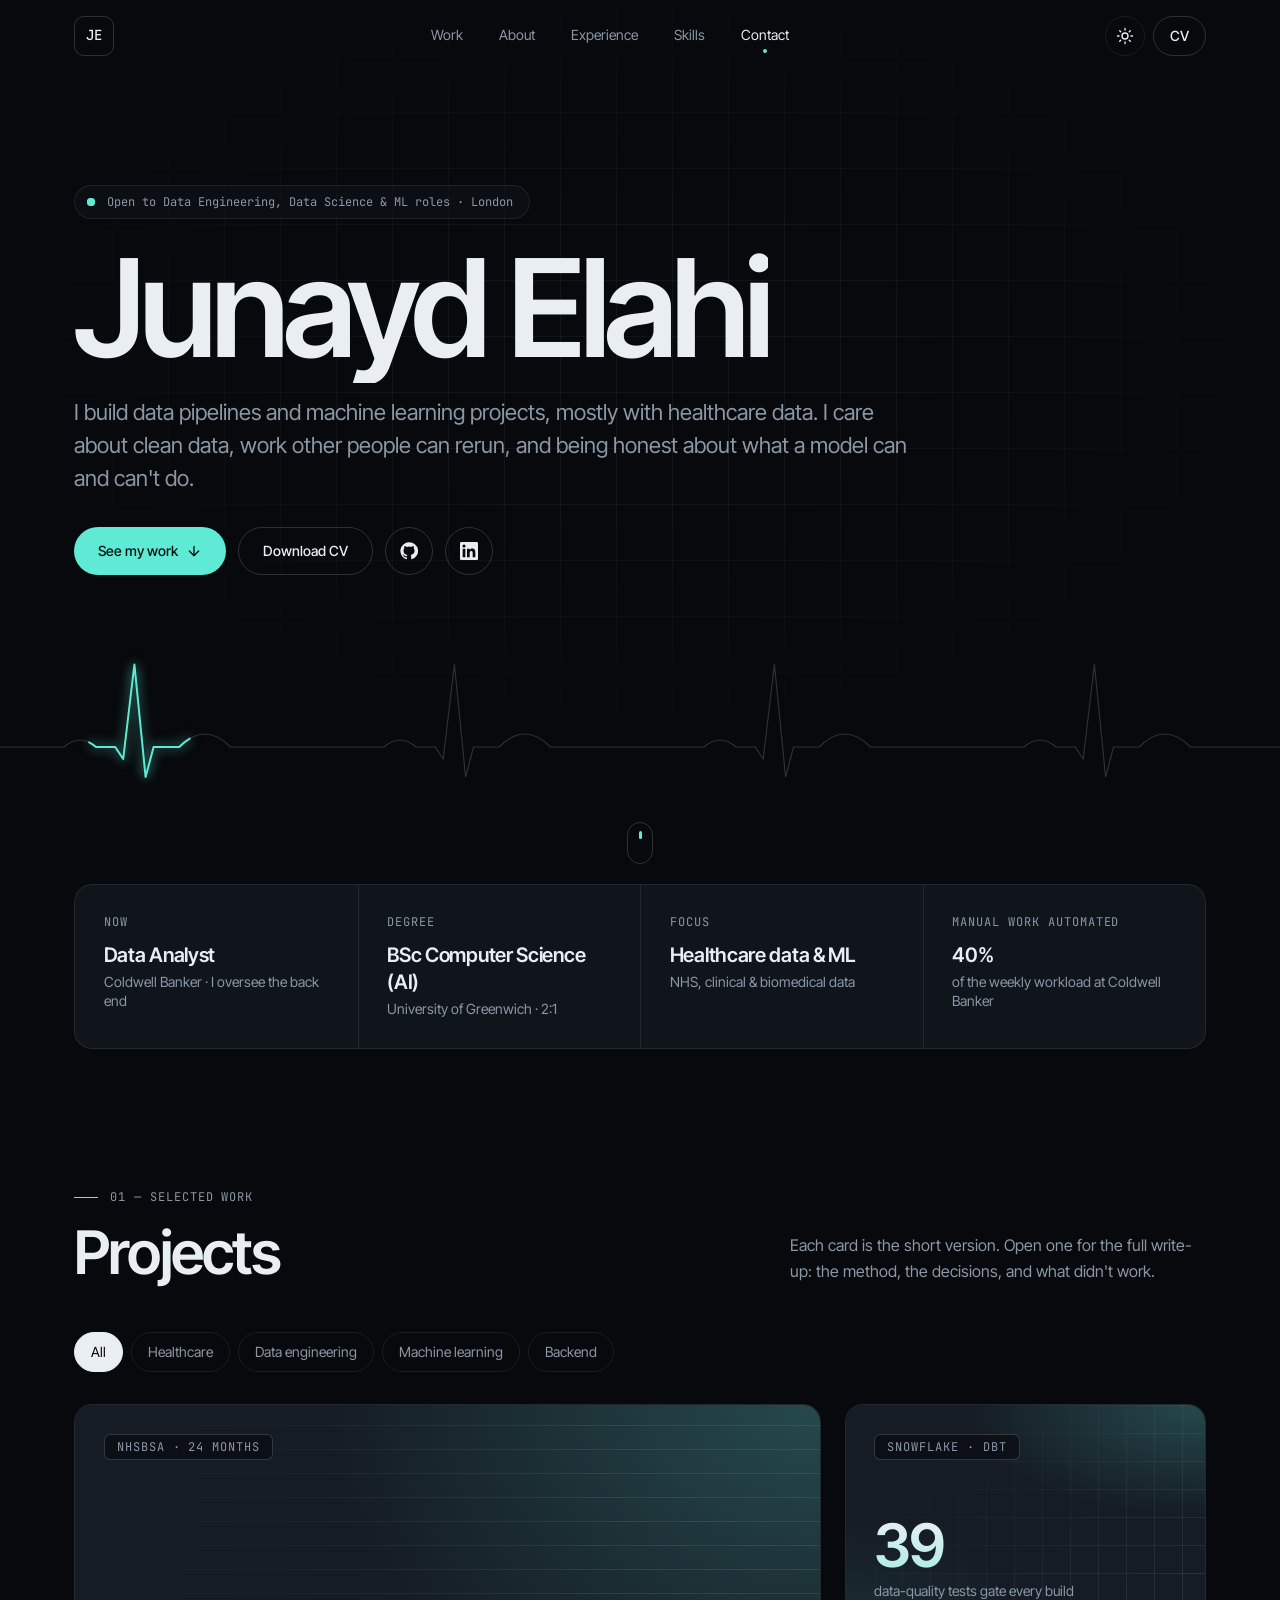
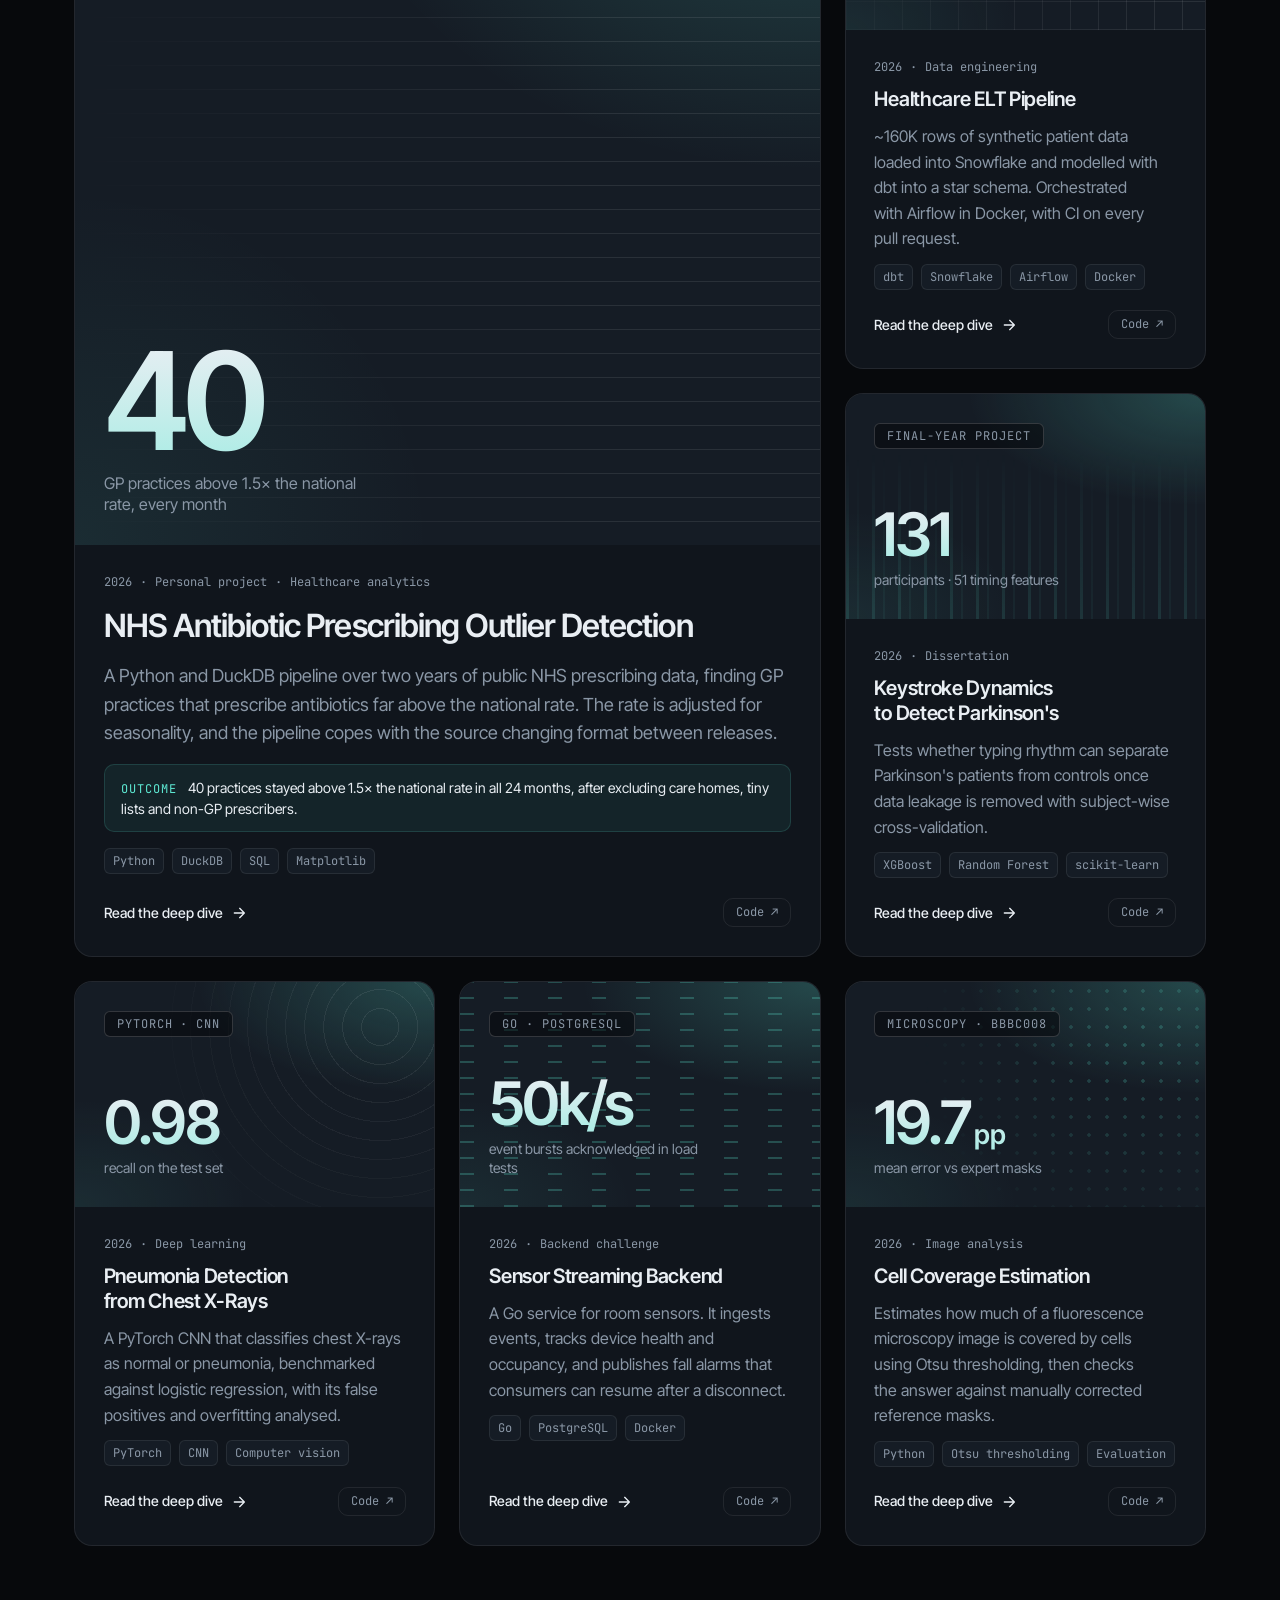
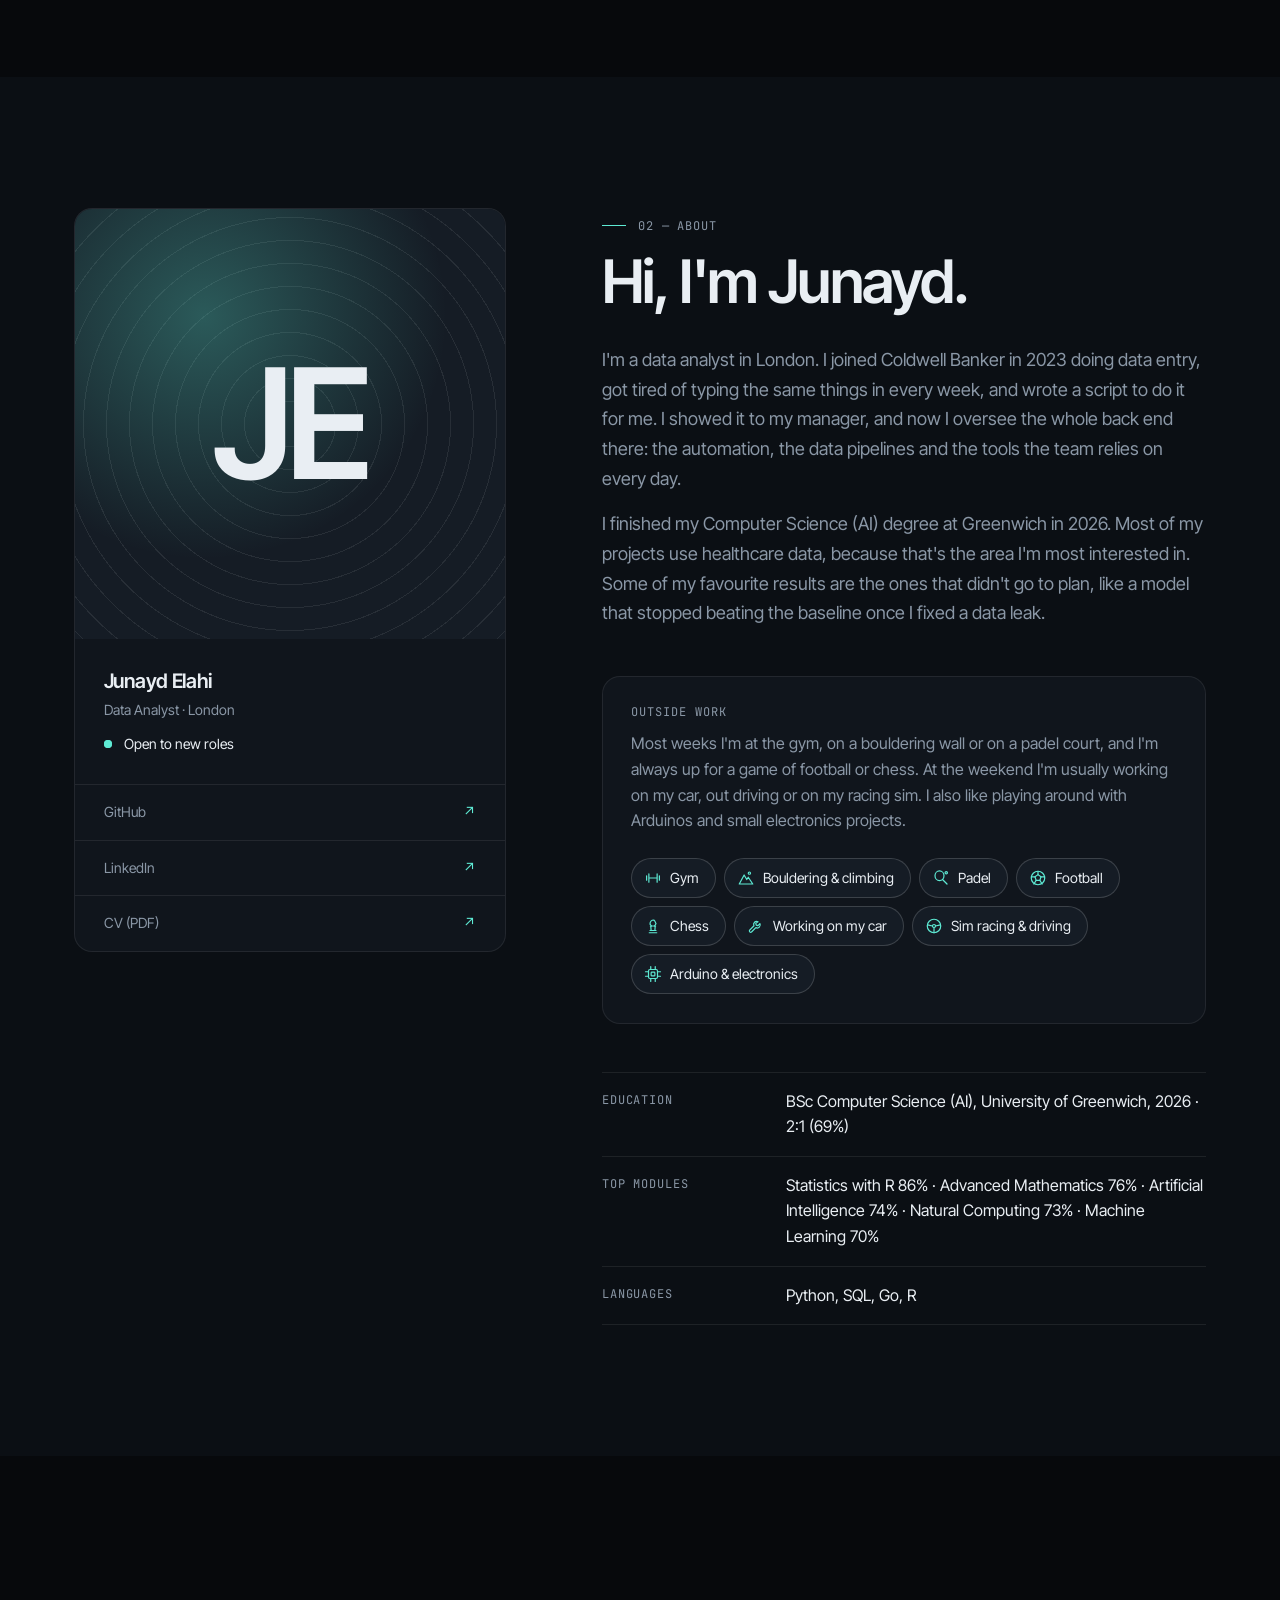
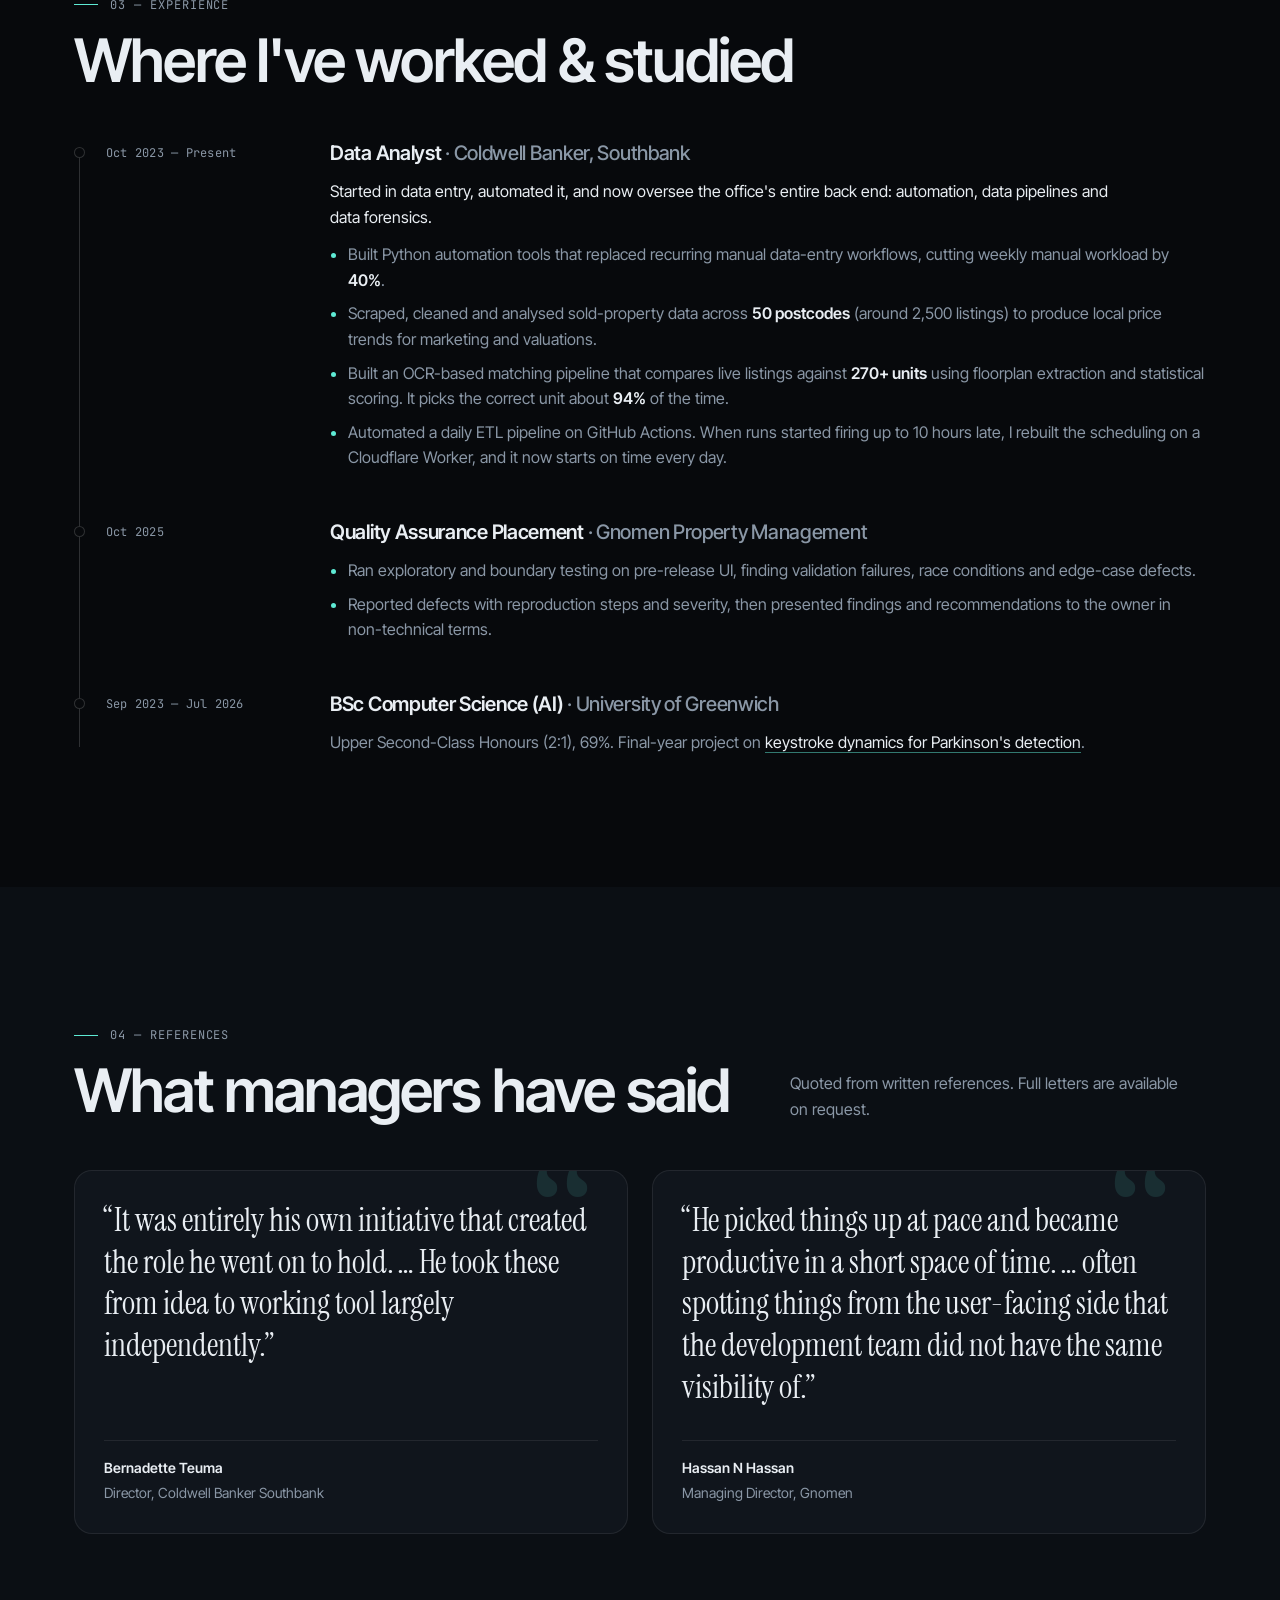
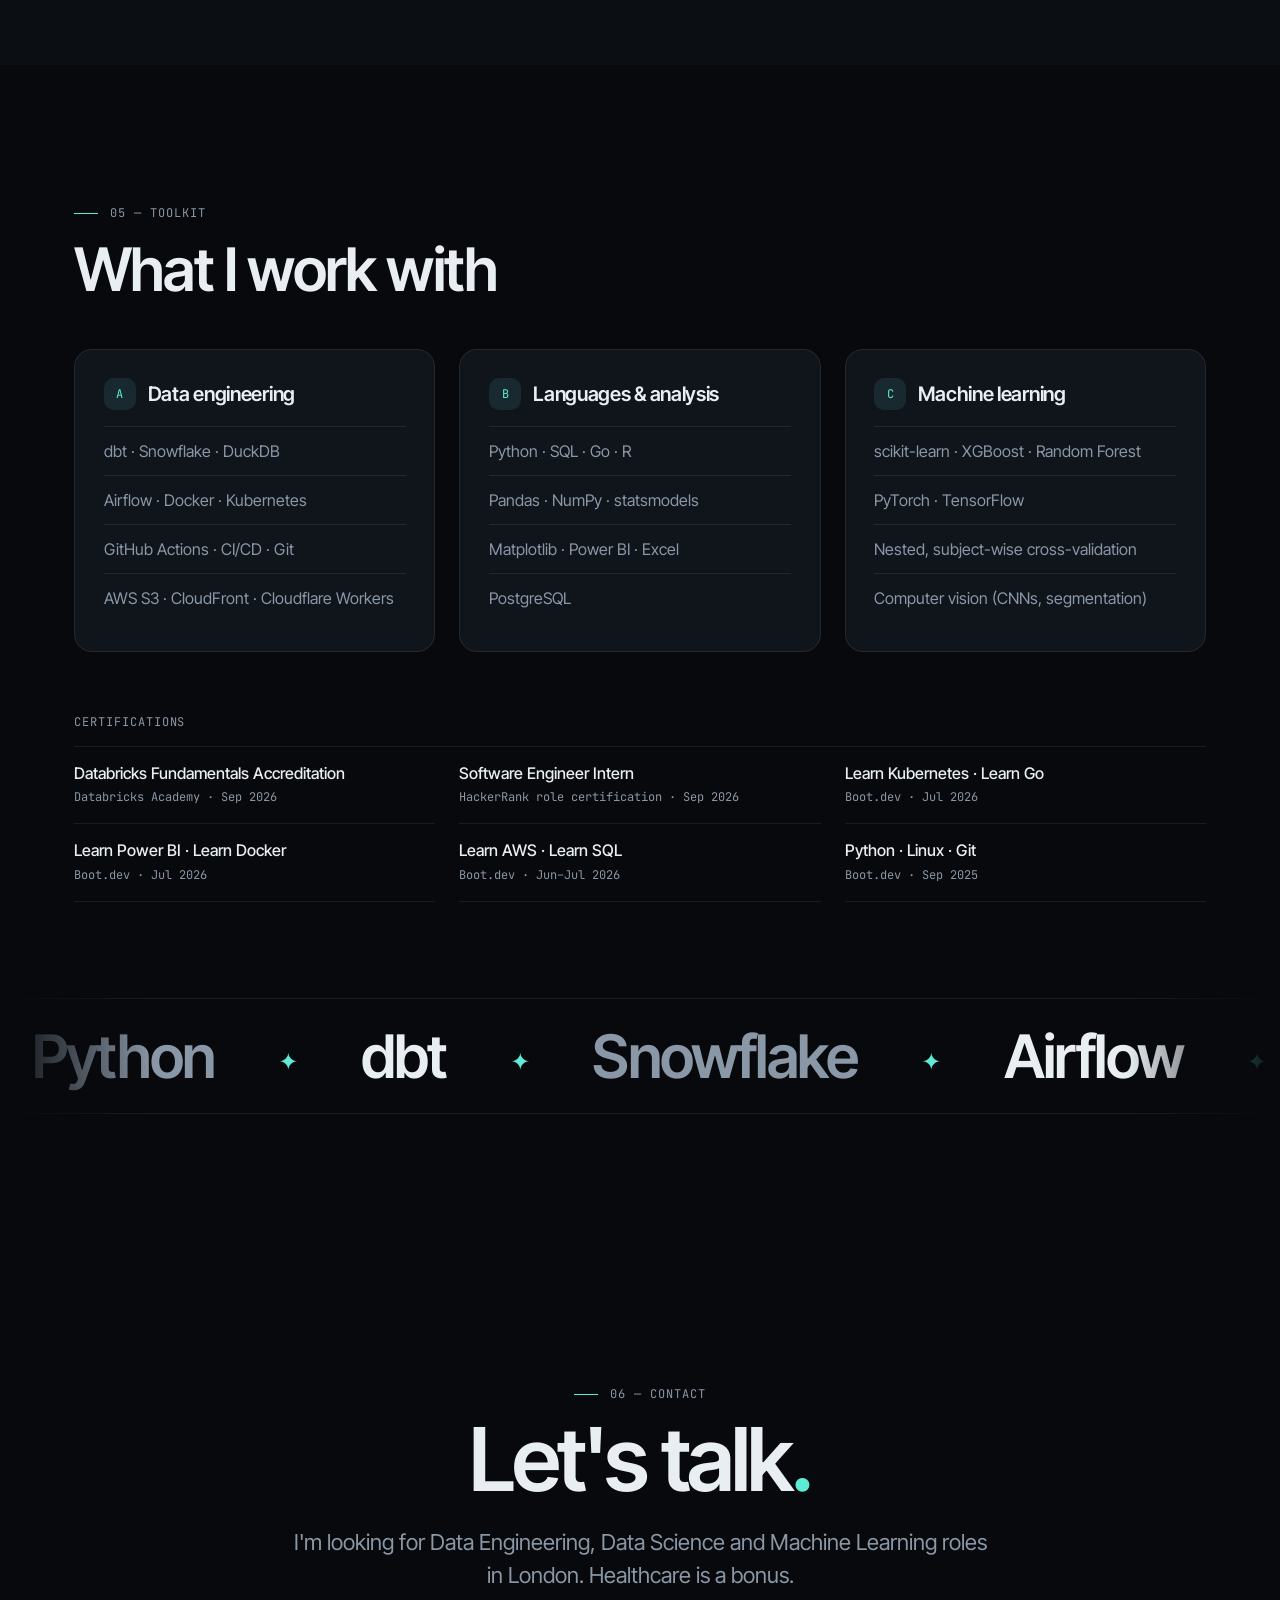
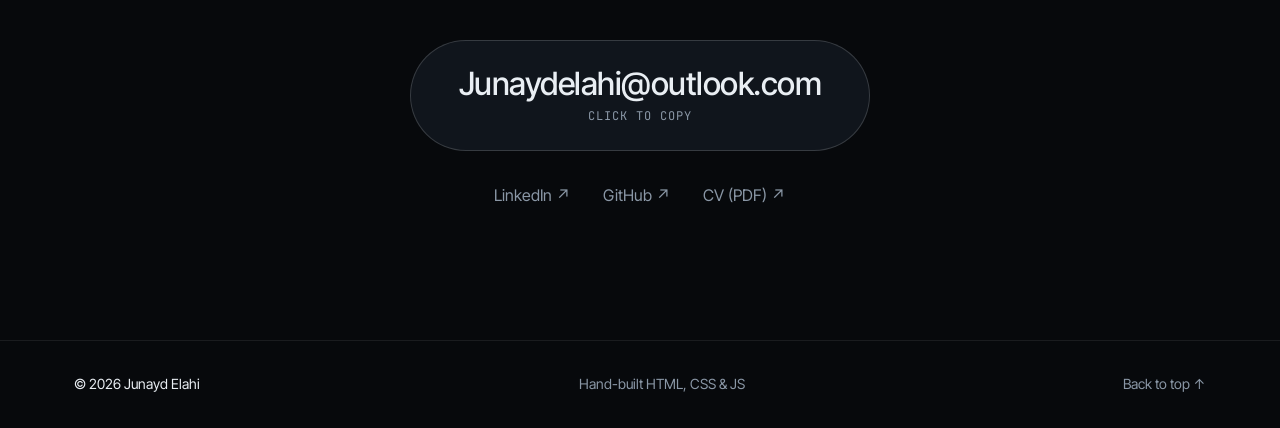
==== commit 4d15b7ba: "Add live typing demo to Parkinson's page, weekly link checks, fix timeline markup" ====
--- a/index.html
+++ b/index.html
@@ -346,7 +346,7 @@
         </div>
 
         <ol class="timeline">
-          <span class="timeline__fill" aria-hidden="true"></span>
+          <li class="timeline__fill" aria-hidden="true"></li>
           <li class="timeline__item" data-reveal>
             <span class="timeline__date">Oct 2023 — Present</span>
             <div>
--- a/css/style.css
+++ b/css/style.css
@@ -762,3 +762,32 @@
   .hero__title .word > span, .p-hero__title .word > span { transform: none; }
   .marquee__track { animation: none; }
 }
+
+/* ---------- Typing demo (Parkinson's project) ---------- */
+.td { margin: 0 0 var(--s-5); padding: var(--pad); border: 1px solid var(--line); border-radius: var(--radius); background: var(--surface); }
+.td__input {
+  display: block; width: 100%; resize: vertical; min-height: 96px;
+  padding: var(--s-4); border-radius: var(--radius-sm);
+  border: 1px solid var(--line-strong); background: var(--bg); color: var(--text);
+  font: inherit; font-size: var(--fs-base); line-height: 1.5;
+  transition: border-color .25s, box-shadow .25s;
+}
+.td__input:focus { outline: none; border-color: var(--accent); box-shadow: 0 0 0 4px rgba(var(--accent-rgb), .12); }
+.td__touch { margin: var(--s-3) 0 0 !important; font-size: var(--fs-sm) !important; }
+.td__bars { display: flex; align-items: flex-end; gap: 3px; height: 96px; margin: var(--s-5) 0 var(--s-2); padding-bottom: 1px; border-bottom: 1px solid var(--line-strong); }
+.td__bar { flex: 1 1 0; max-width: 14px; min-width: 3px; border-radius: 3px 3px 0 0; background: var(--muted); transition: height .25s var(--ease); animation: barIn .3s var(--ease); }
+.td__bar.is-left { background: var(--accent); }
+.td__bar.is-right { background: color-mix(in srgb, var(--accent) 35%, var(--text)); }
+@keyframes barIn { from { transform: scaleY(0); transform-origin: bottom; } }
+.td__legend { display: flex; flex-wrap: wrap; gap: var(--s-2) var(--s-4); margin-bottom: var(--s-5); font-family: var(--font-mono); font-size: var(--fs-label); color: var(--muted); }
+.td__legend .is-left::before, .td__legend .is-right::before { content: ""; display: inline-block; width: 8px; height: 8px; border-radius: 2px; margin-right: 6px; background: var(--accent); }
+.td__legend .is-right::before { background: color-mix(in srgb, var(--accent) 35%, var(--text)); }
+.td__stats { display: grid; grid-template-columns: repeat(auto-fill, minmax(150px, 1fr)); gap: var(--s-3); margin: 0 0 var(--s-5); }
+.td__stats div { padding: var(--s-3) var(--s-4); border-radius: var(--radius-sm); background: var(--surface-2); border: 1px solid var(--line); }
+.td__stats dt { font-family: var(--font-mono); font-size: var(--fs-label); text-transform: uppercase; letter-spacing: var(--tr-label); color: var(--muted); margin-bottom: var(--s-1); line-height: var(--lh-snug); }
+.td__stats dd { margin: 0; font-size: var(--fs-h4); font-weight: 600; font-variant-numeric: tabular-nums; }
+.td__stats small { font-size: var(--fs-sm); font-weight: 400; color: var(--muted); }
+.article .td__dirs { margin: 0 0 var(--s-5); font-variant-numeric: tabular-nums; }
+.article .td__dirs td:first-child { white-space: normal; }
+.td__foot { display: flex; align-items: center; justify-content: space-between; gap: var(--s-4); flex-wrap: wrap; }
+.article .td__privacy { margin: 0; font-size: var(--fs-sm); line-height: 1.5; max-width: 52ch; }
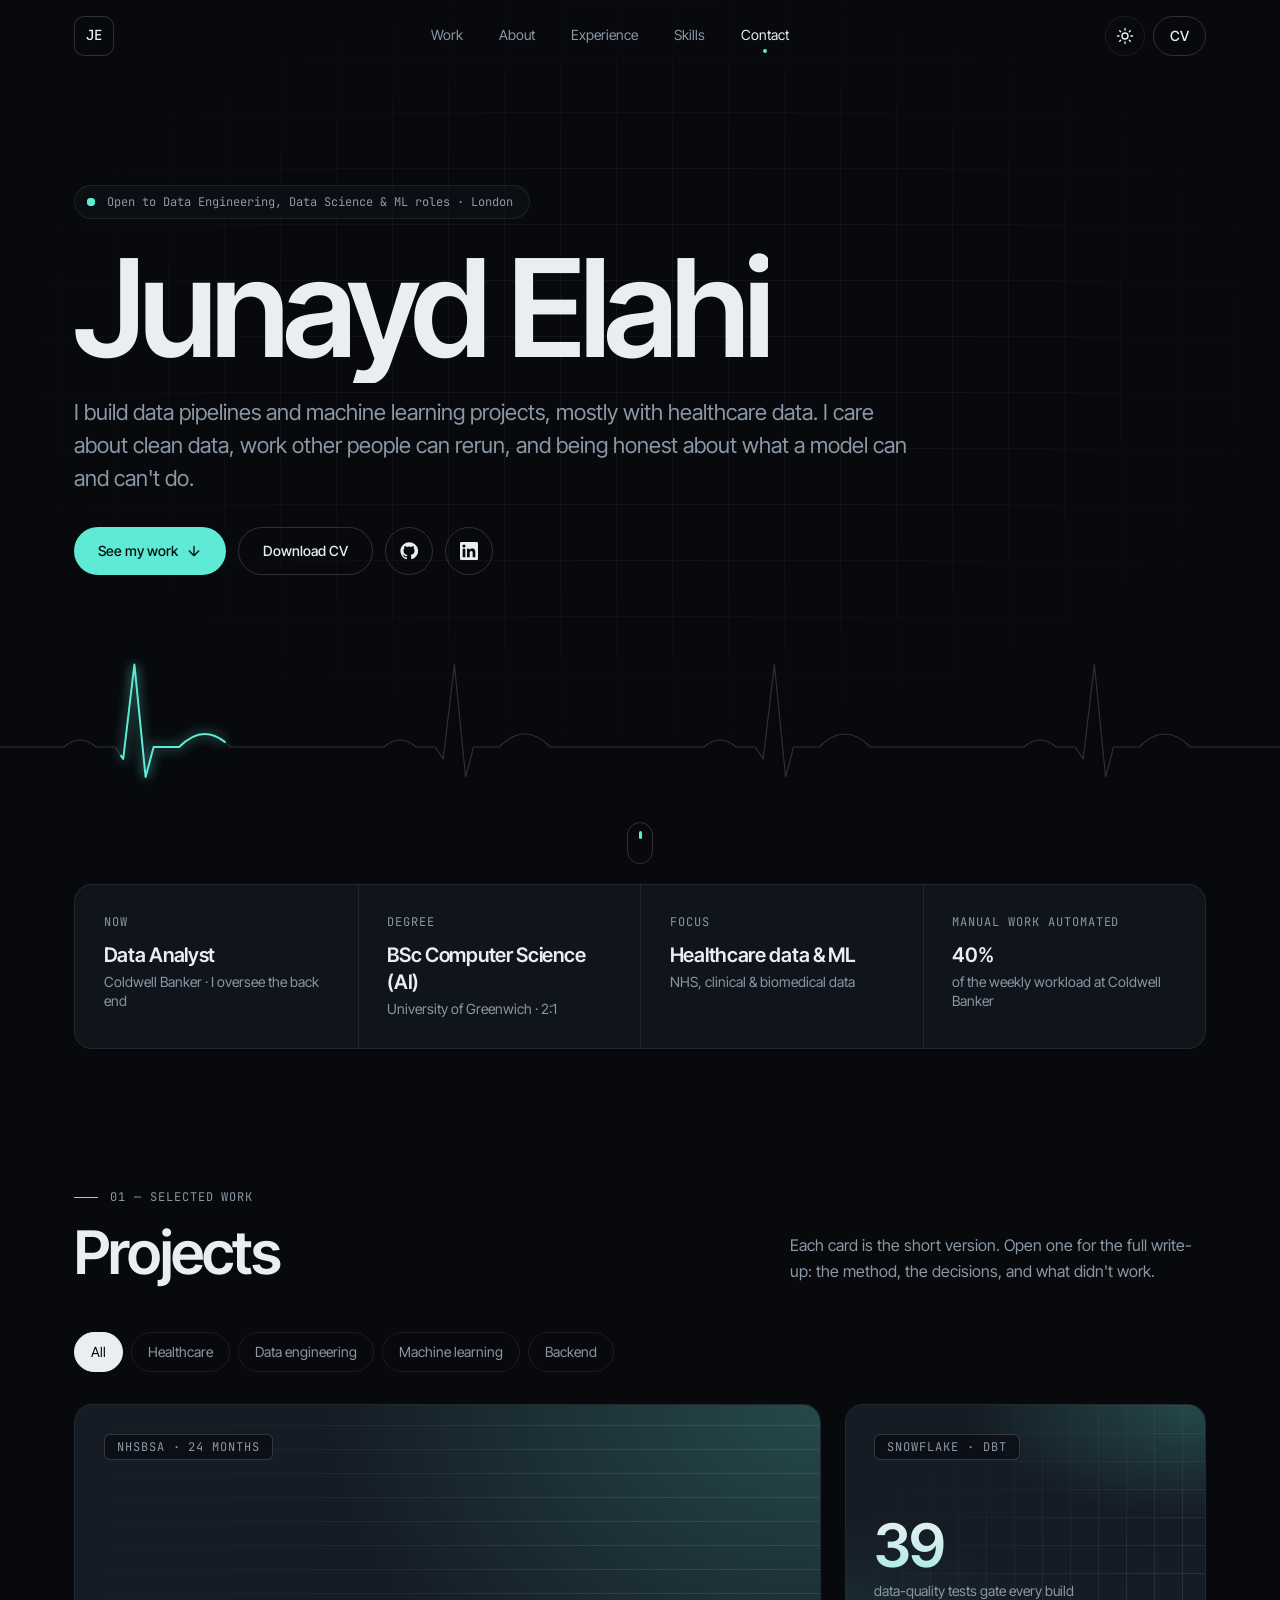
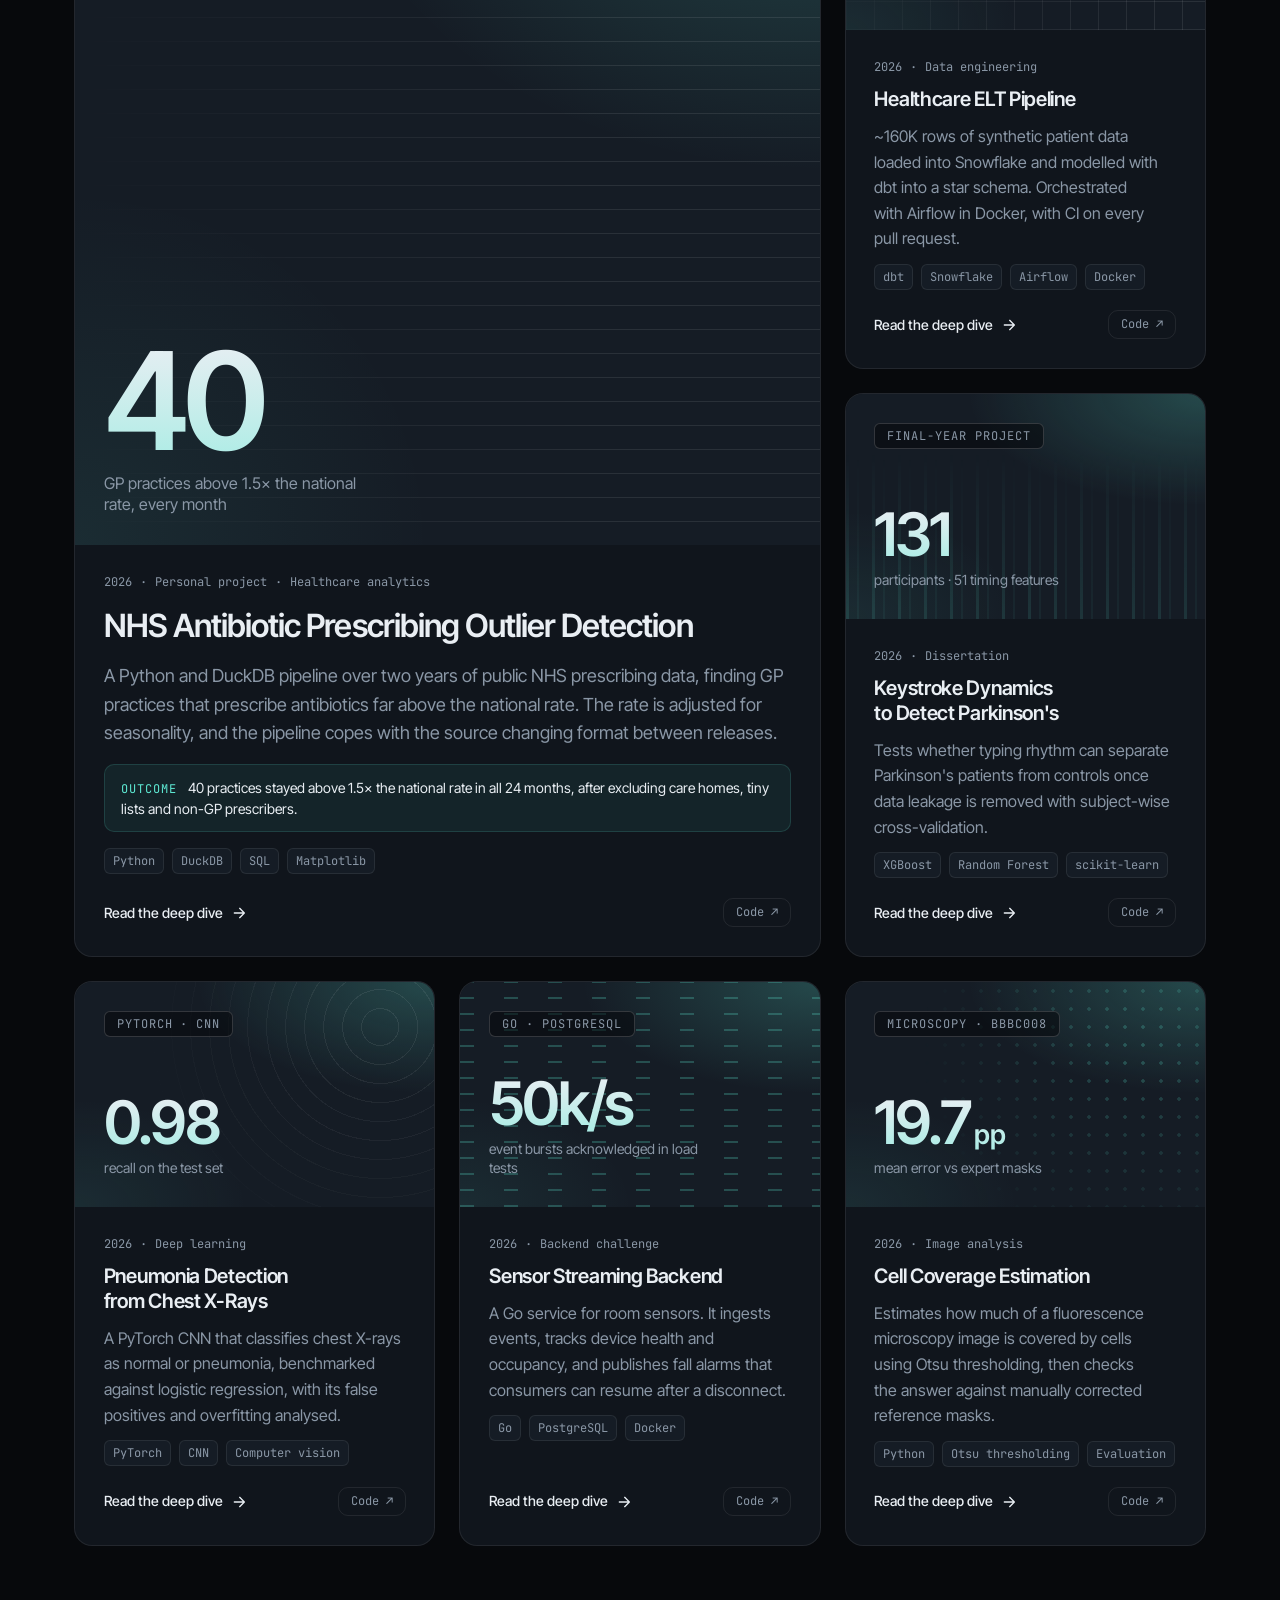
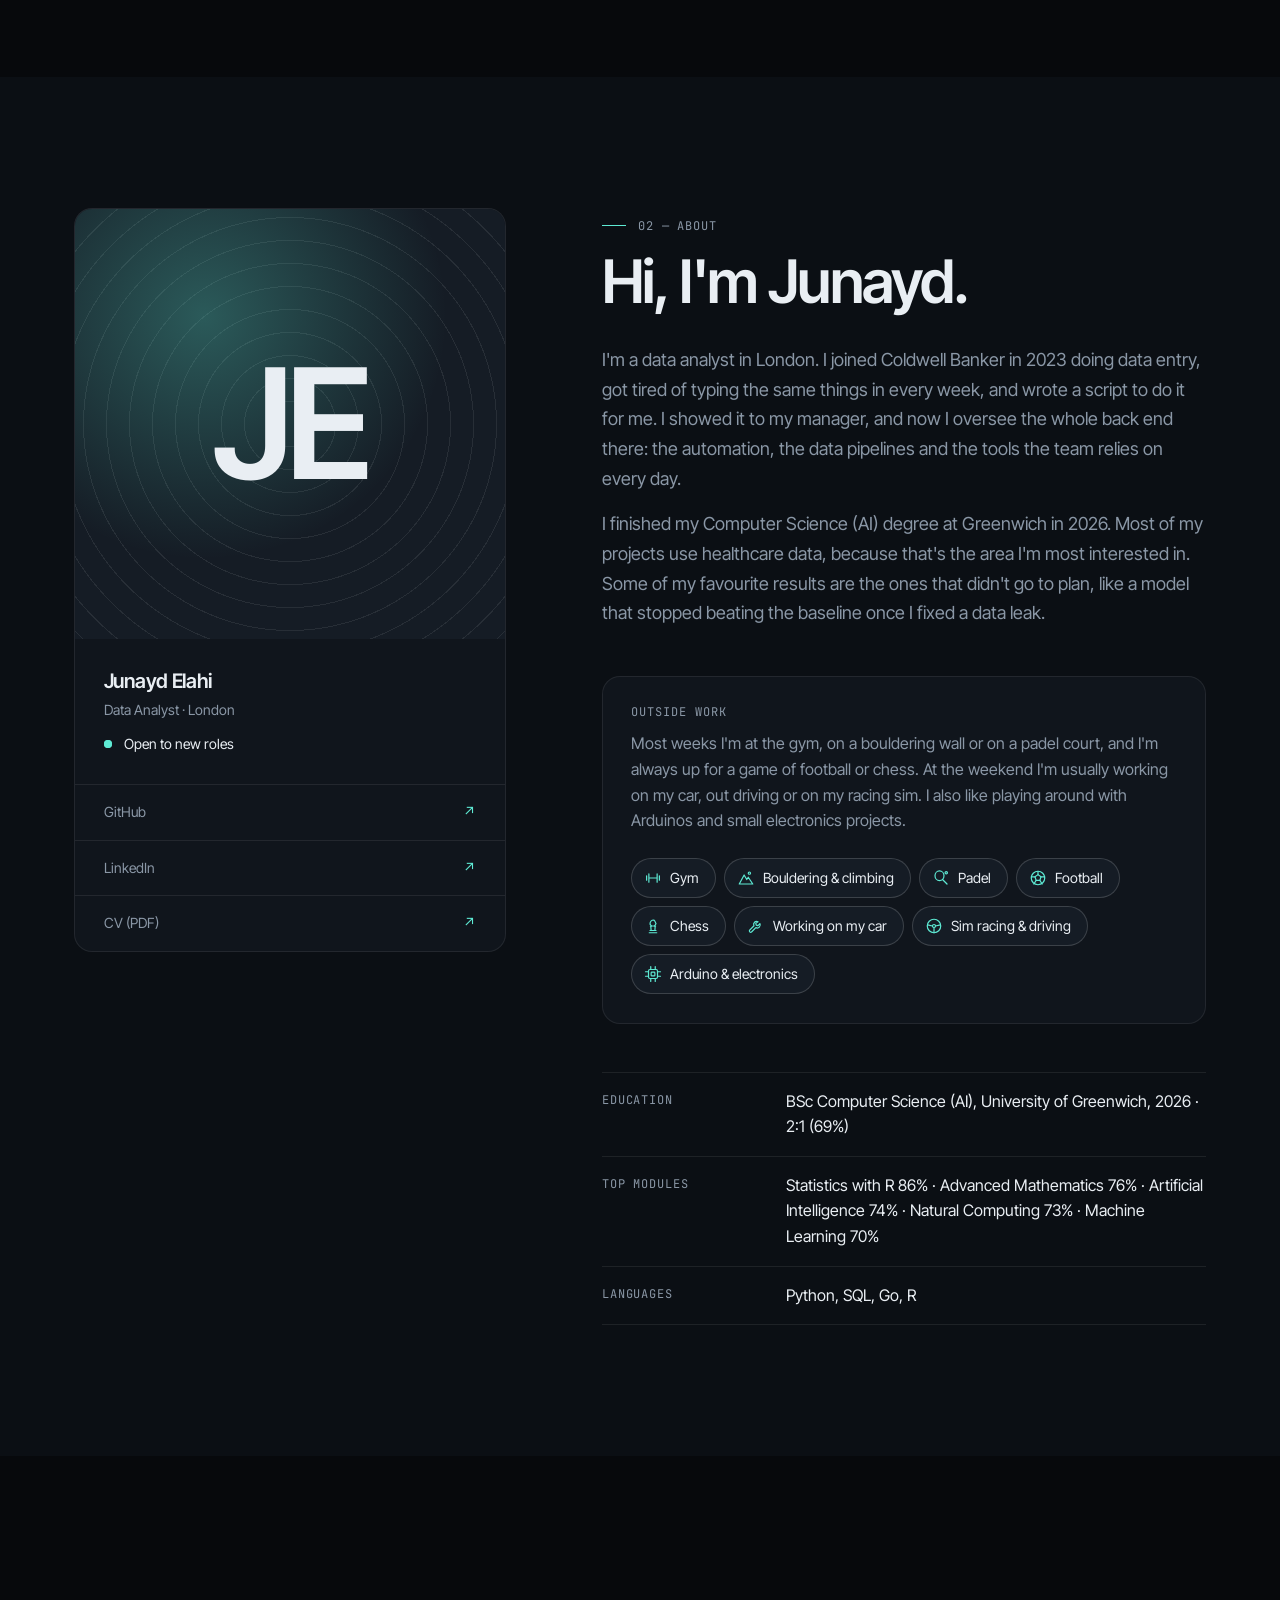
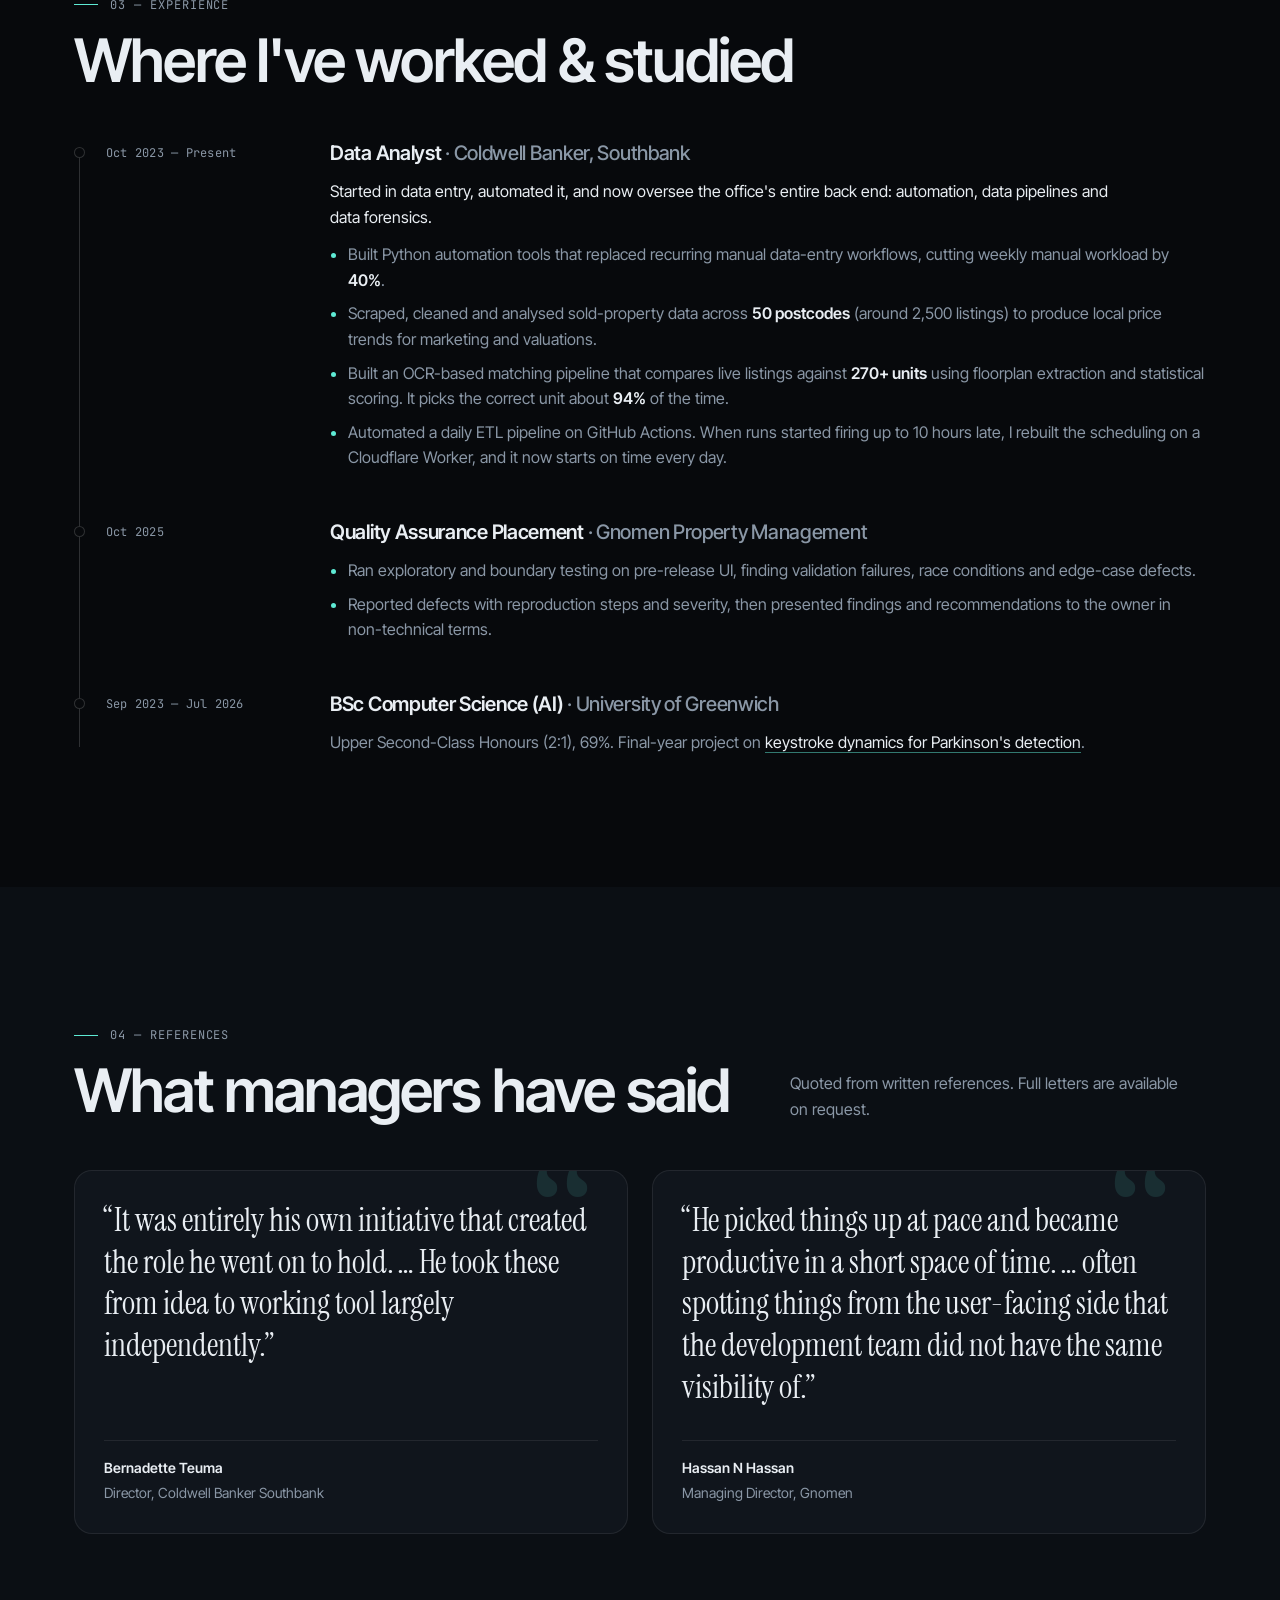
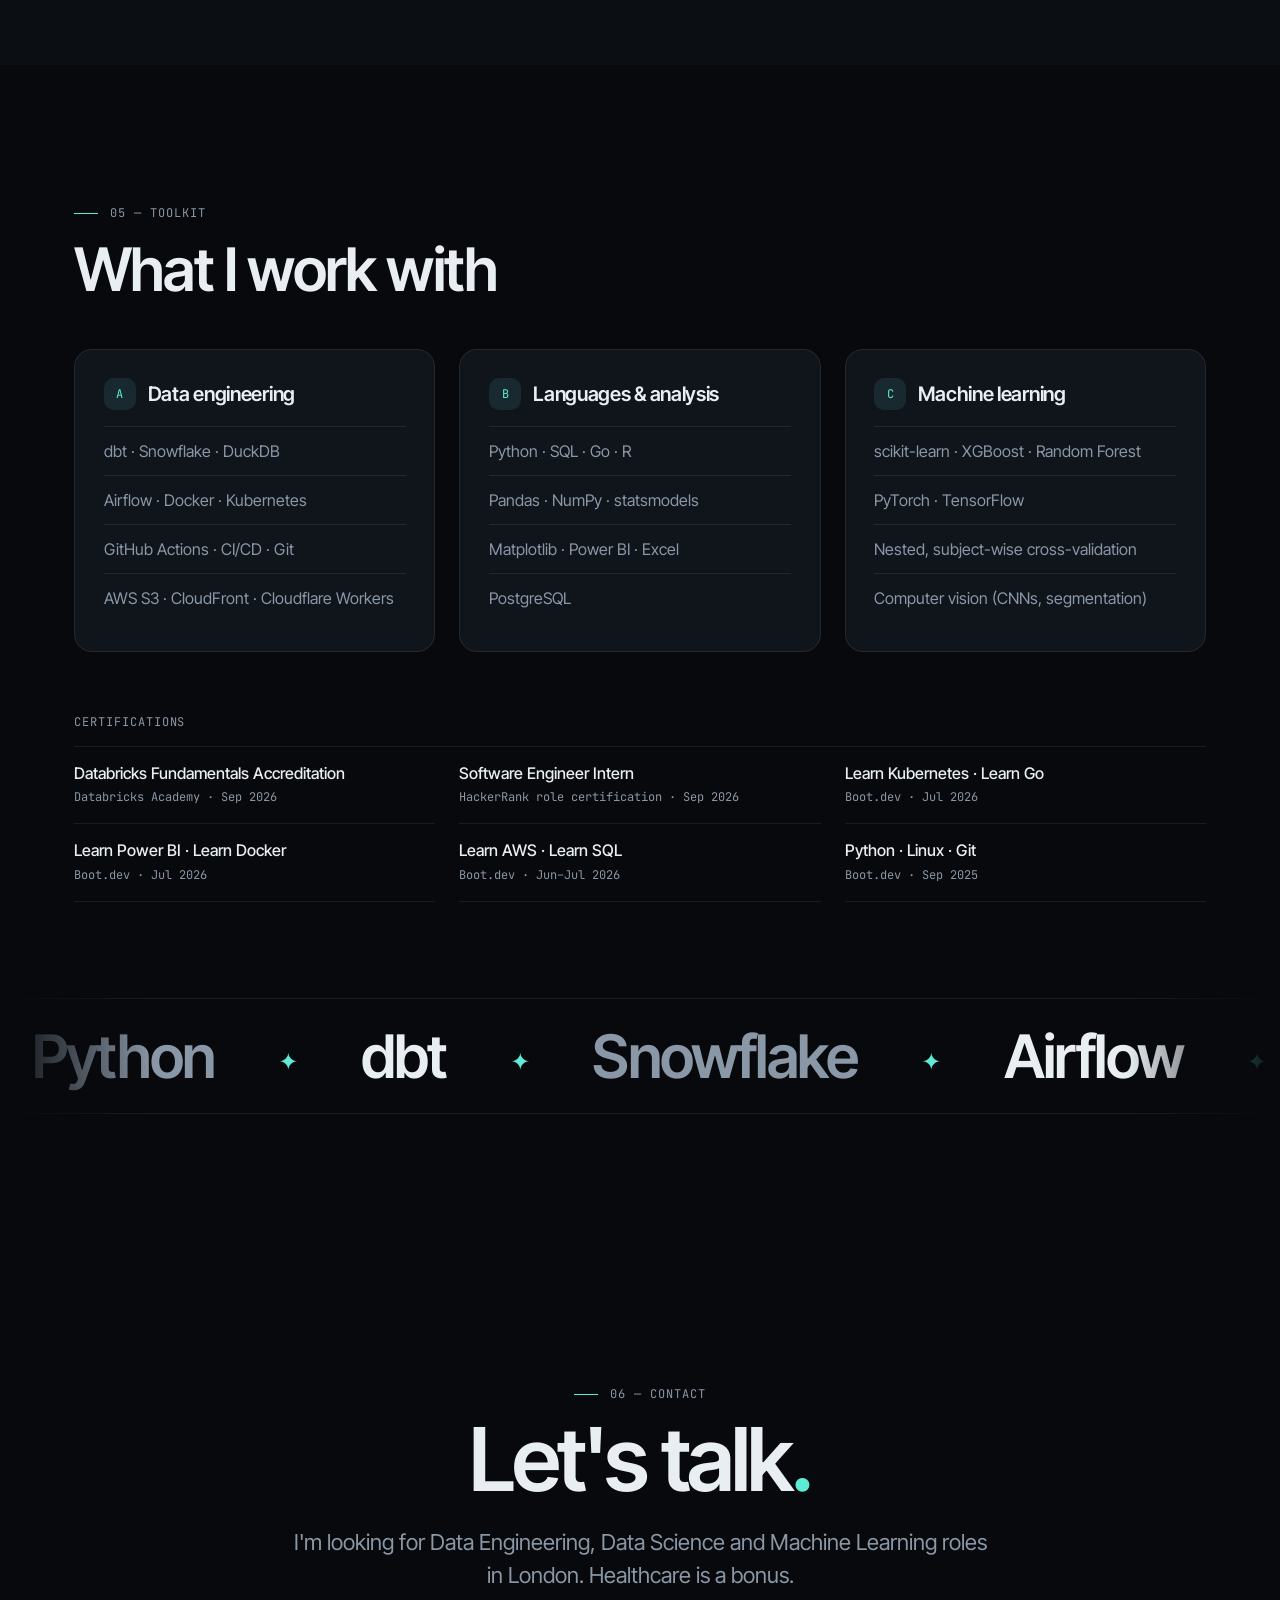
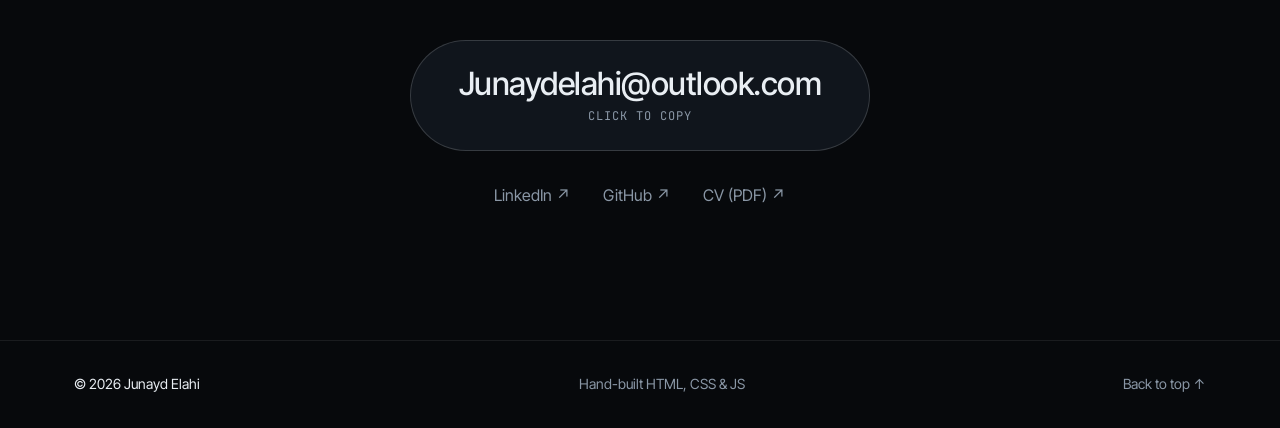
==== commit 9a5a7de0: "Add Cloudflare Web Analytics" ====
--- a/index.html
+++ b/index.html
@@ -478,5 +478,6 @@
 
   <div class="toast" id="toast" role="status" aria-live="polite"></div>
   <script src="js/main.js"></script>
+  <!-- Cloudflare Web Analytics --><script type='module' src='https://static.cloudflareinsights.com/beacon.min.js' data-cf-beacon='{"token": "f90a17543a4844ba99978f94f0e0077e"}'></script><!-- End Cloudflare Web Analytics -->
 </body>
 </html>
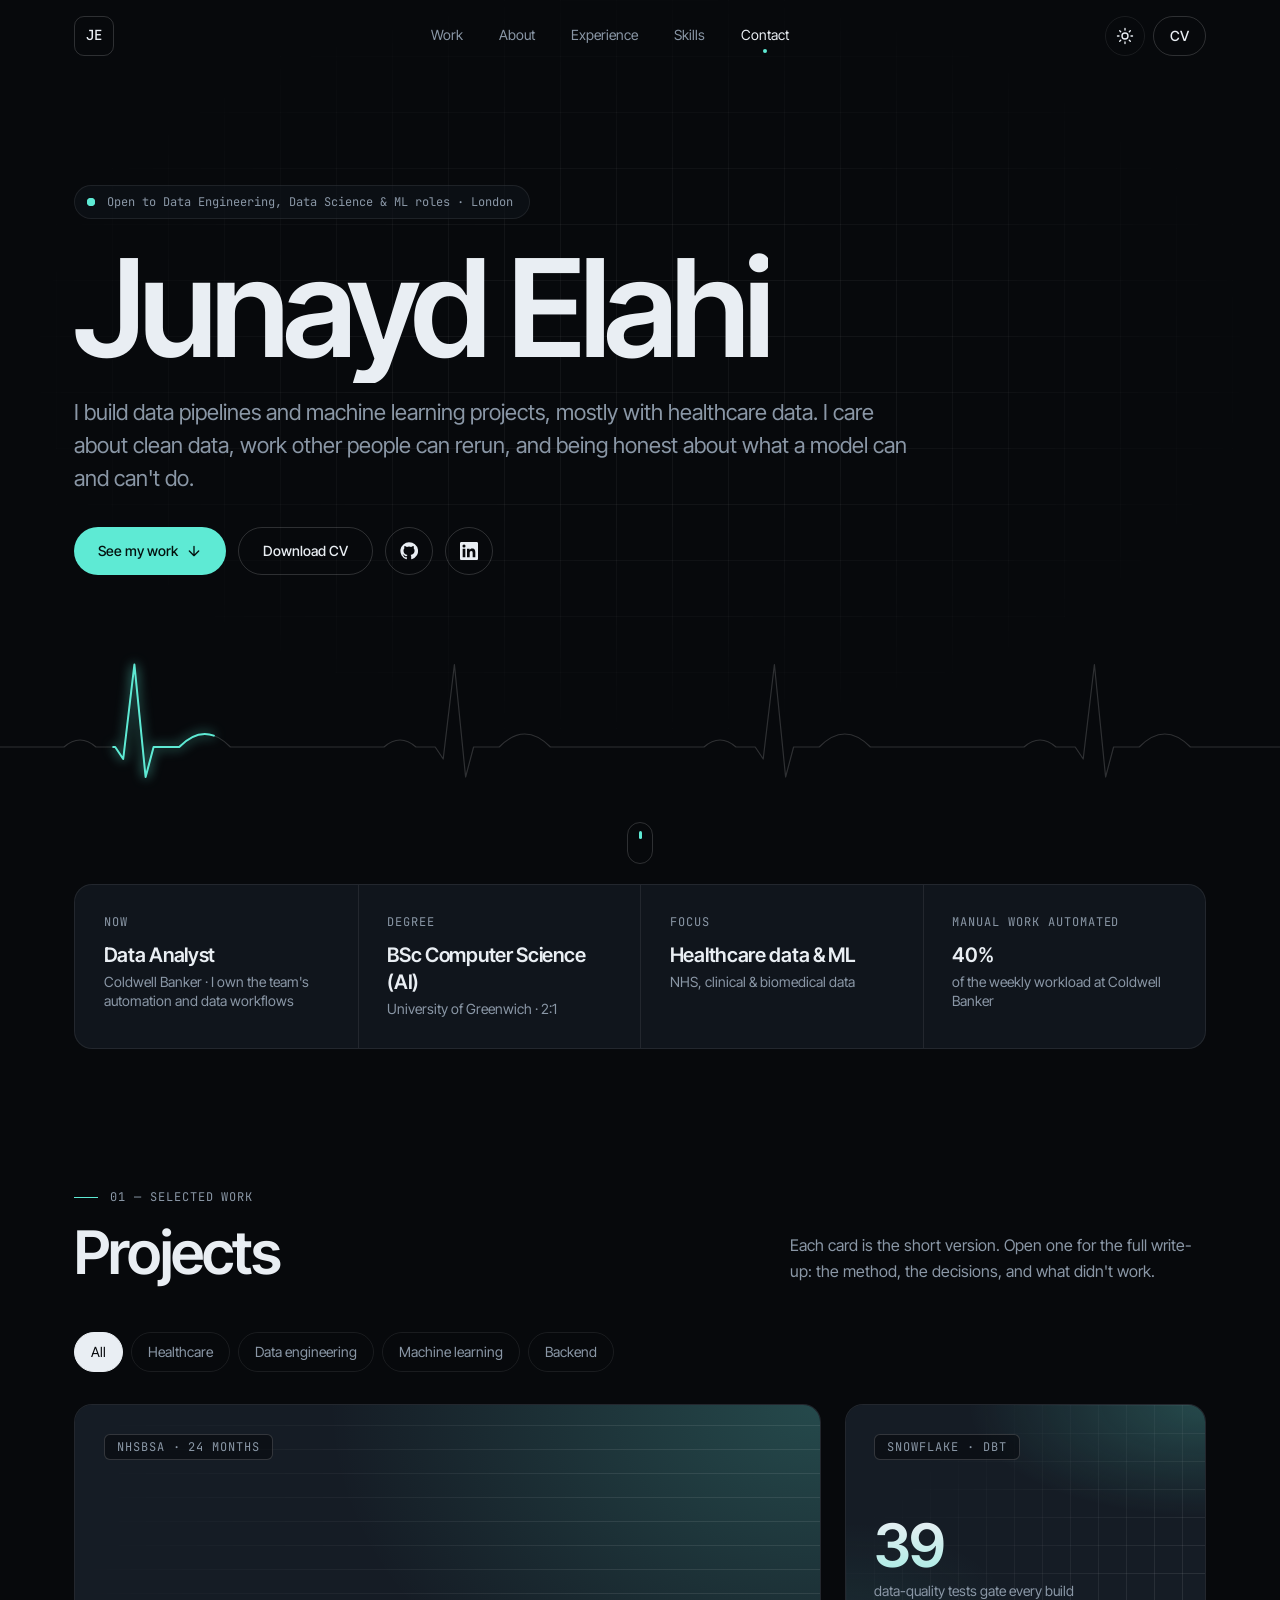
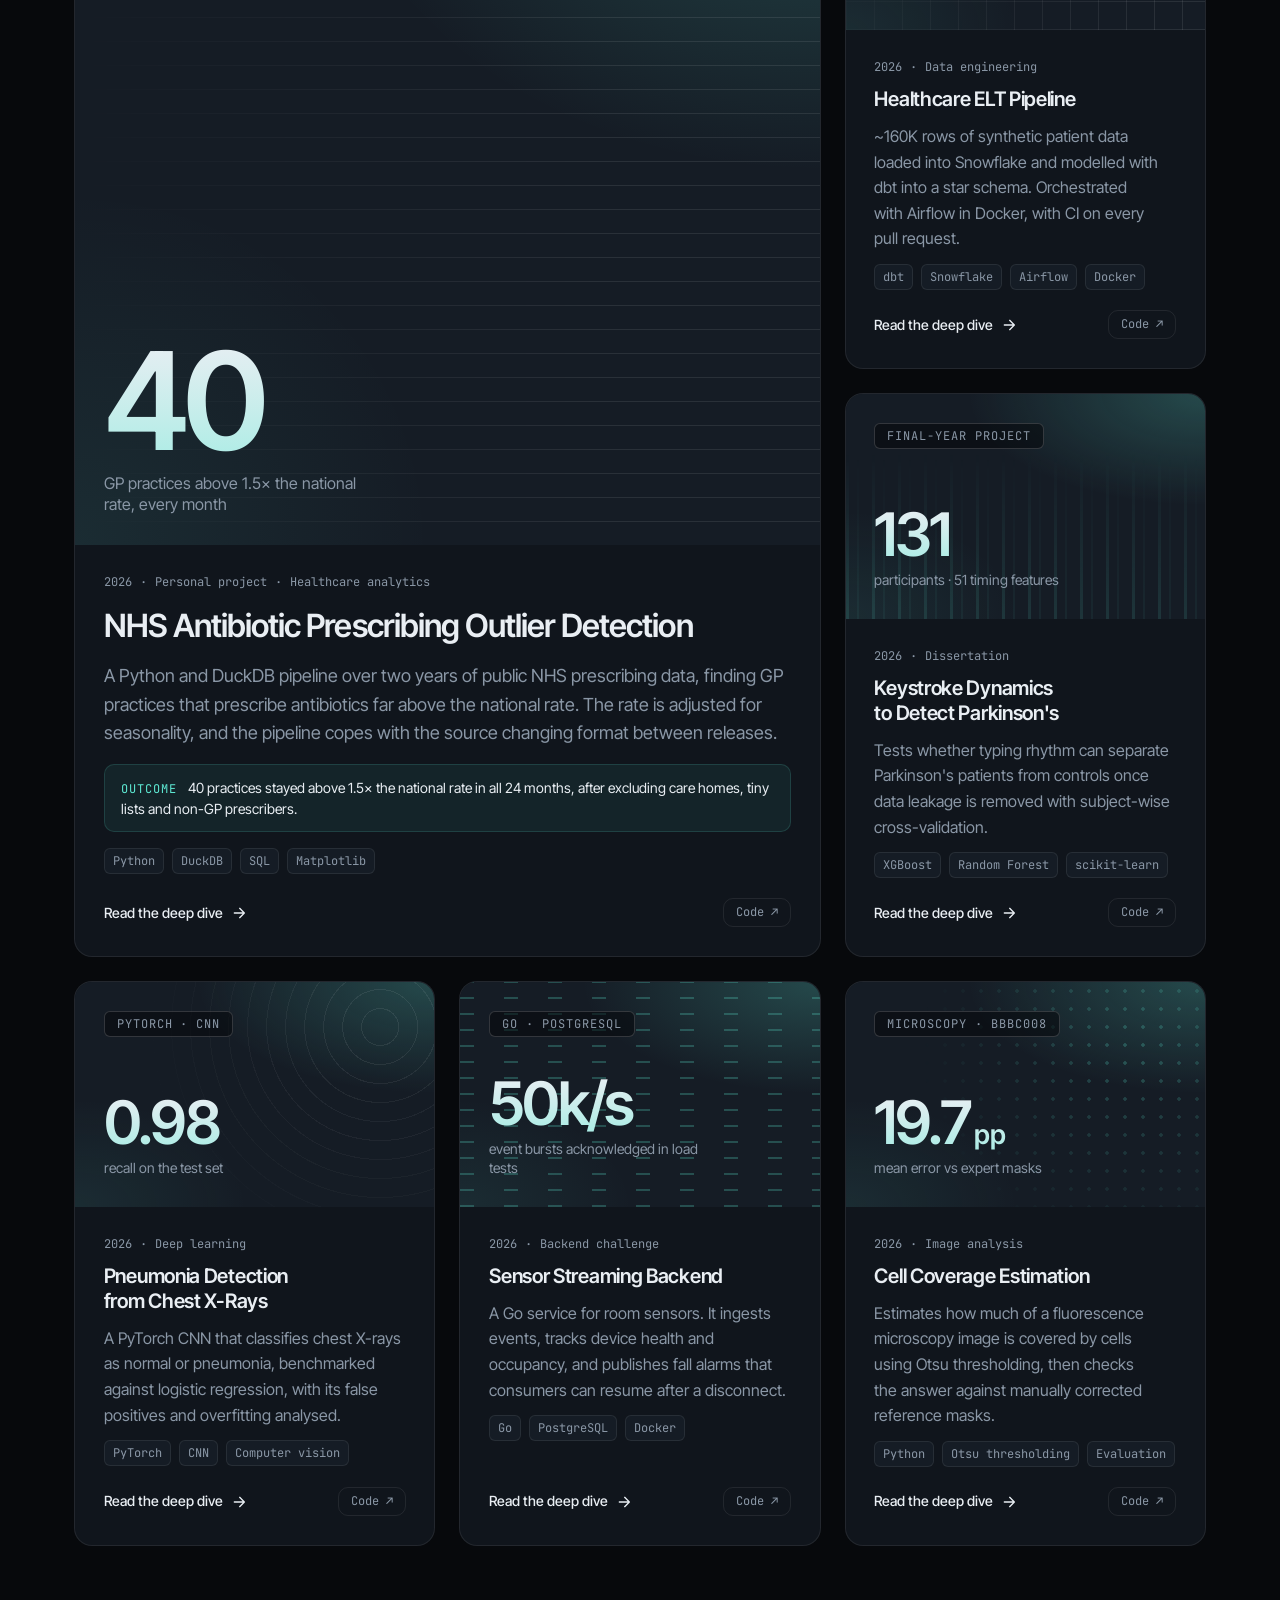
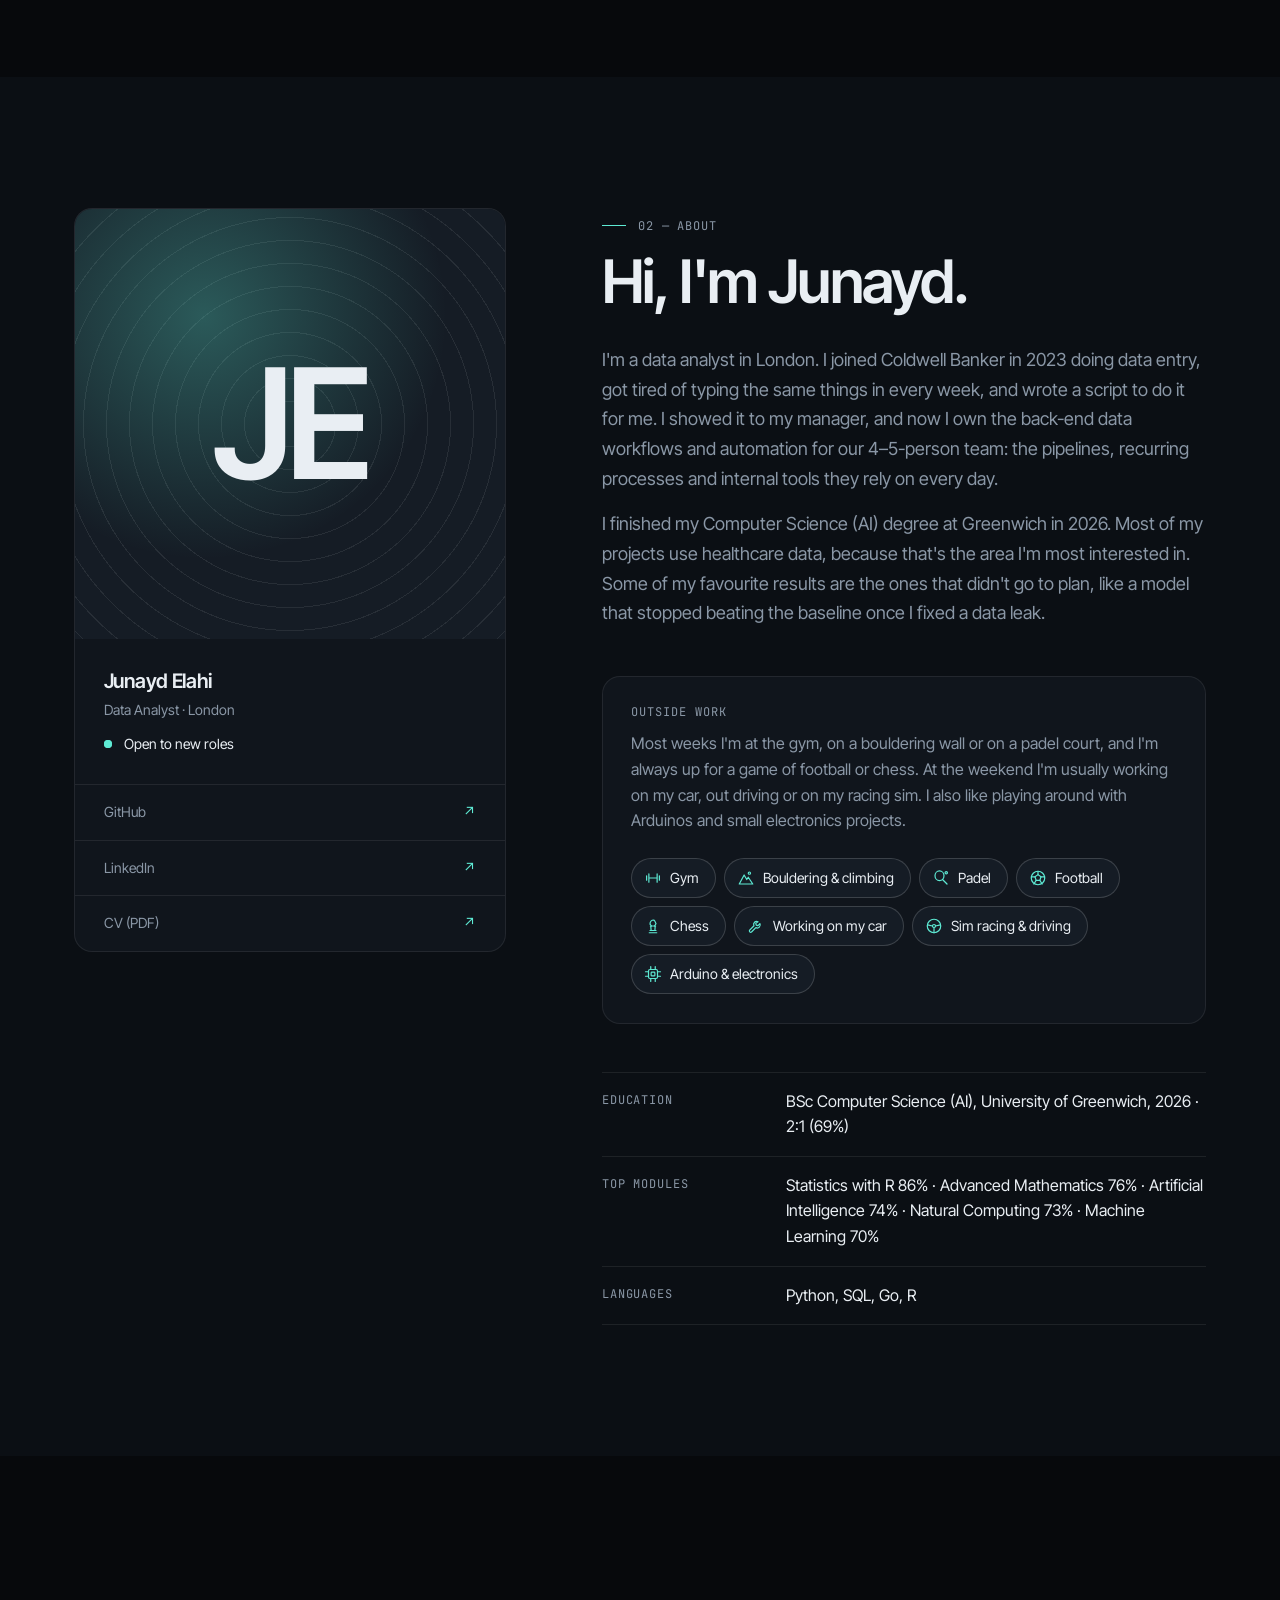
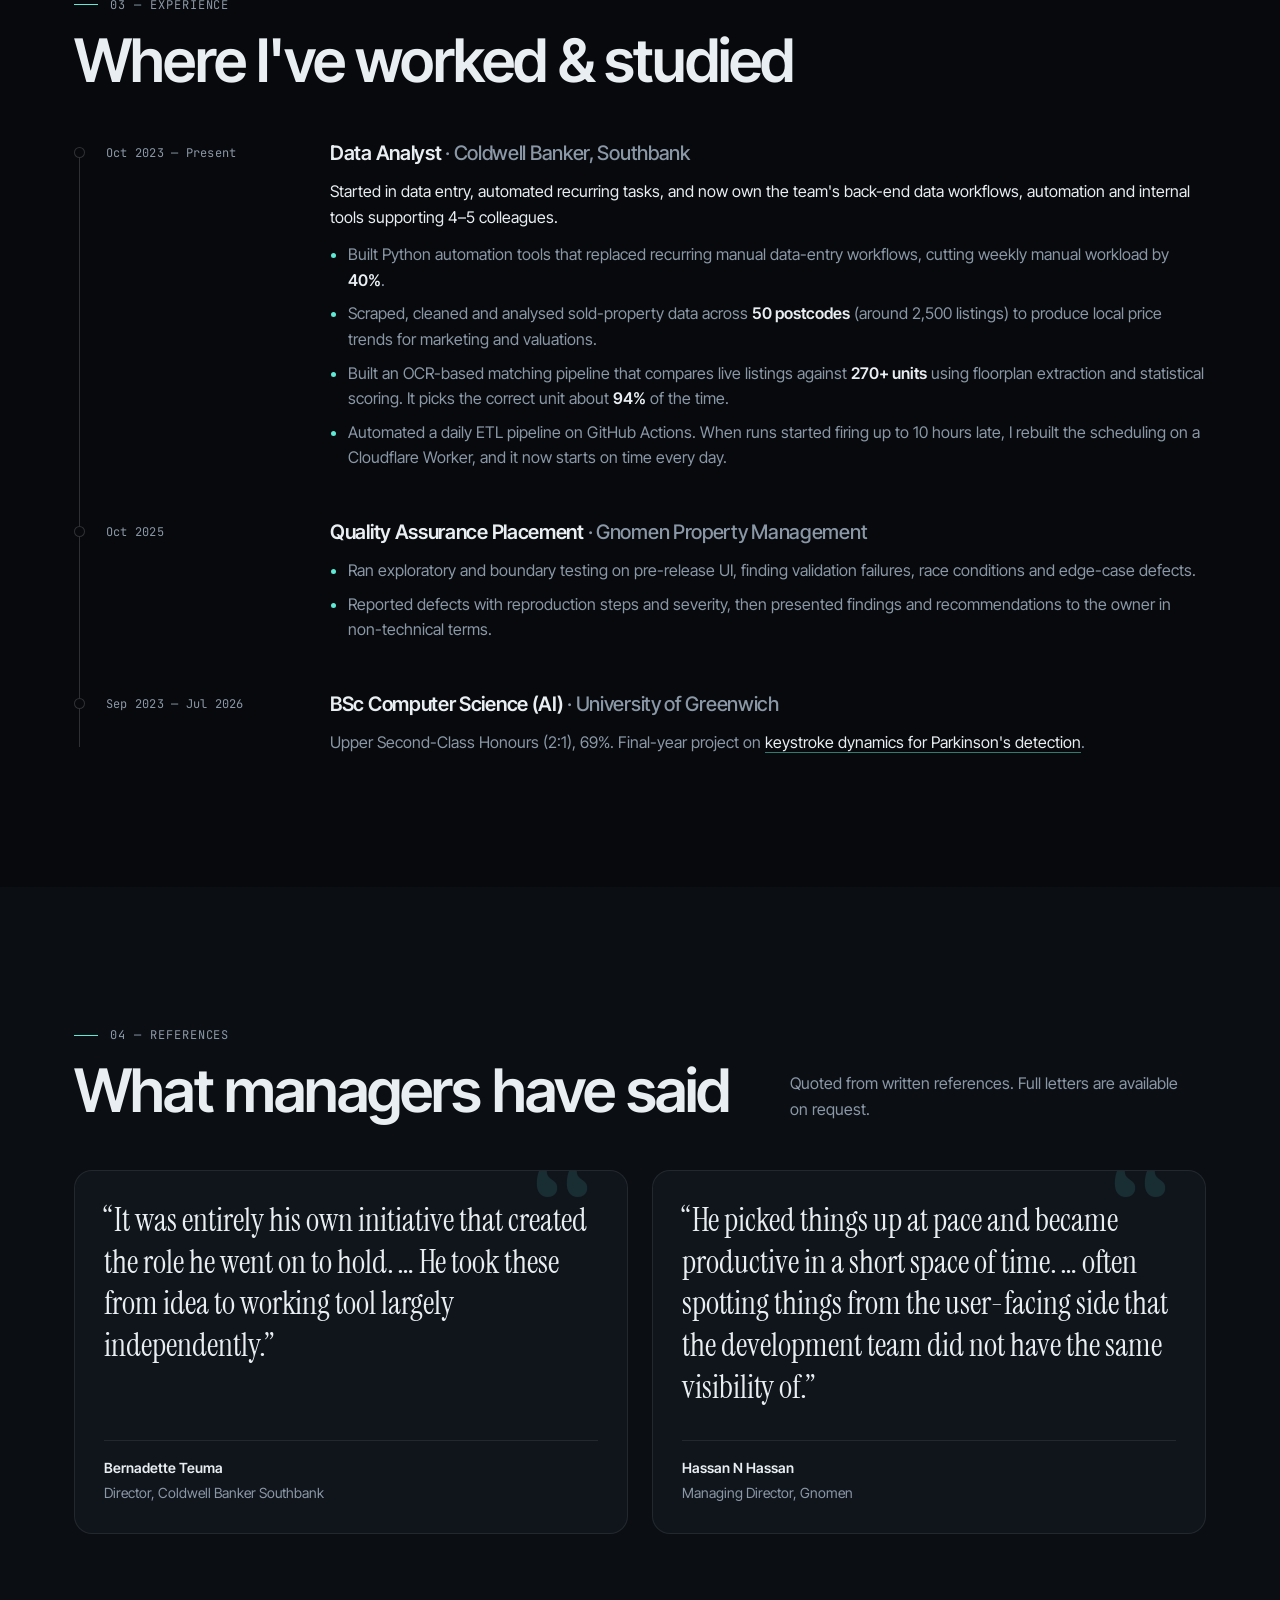
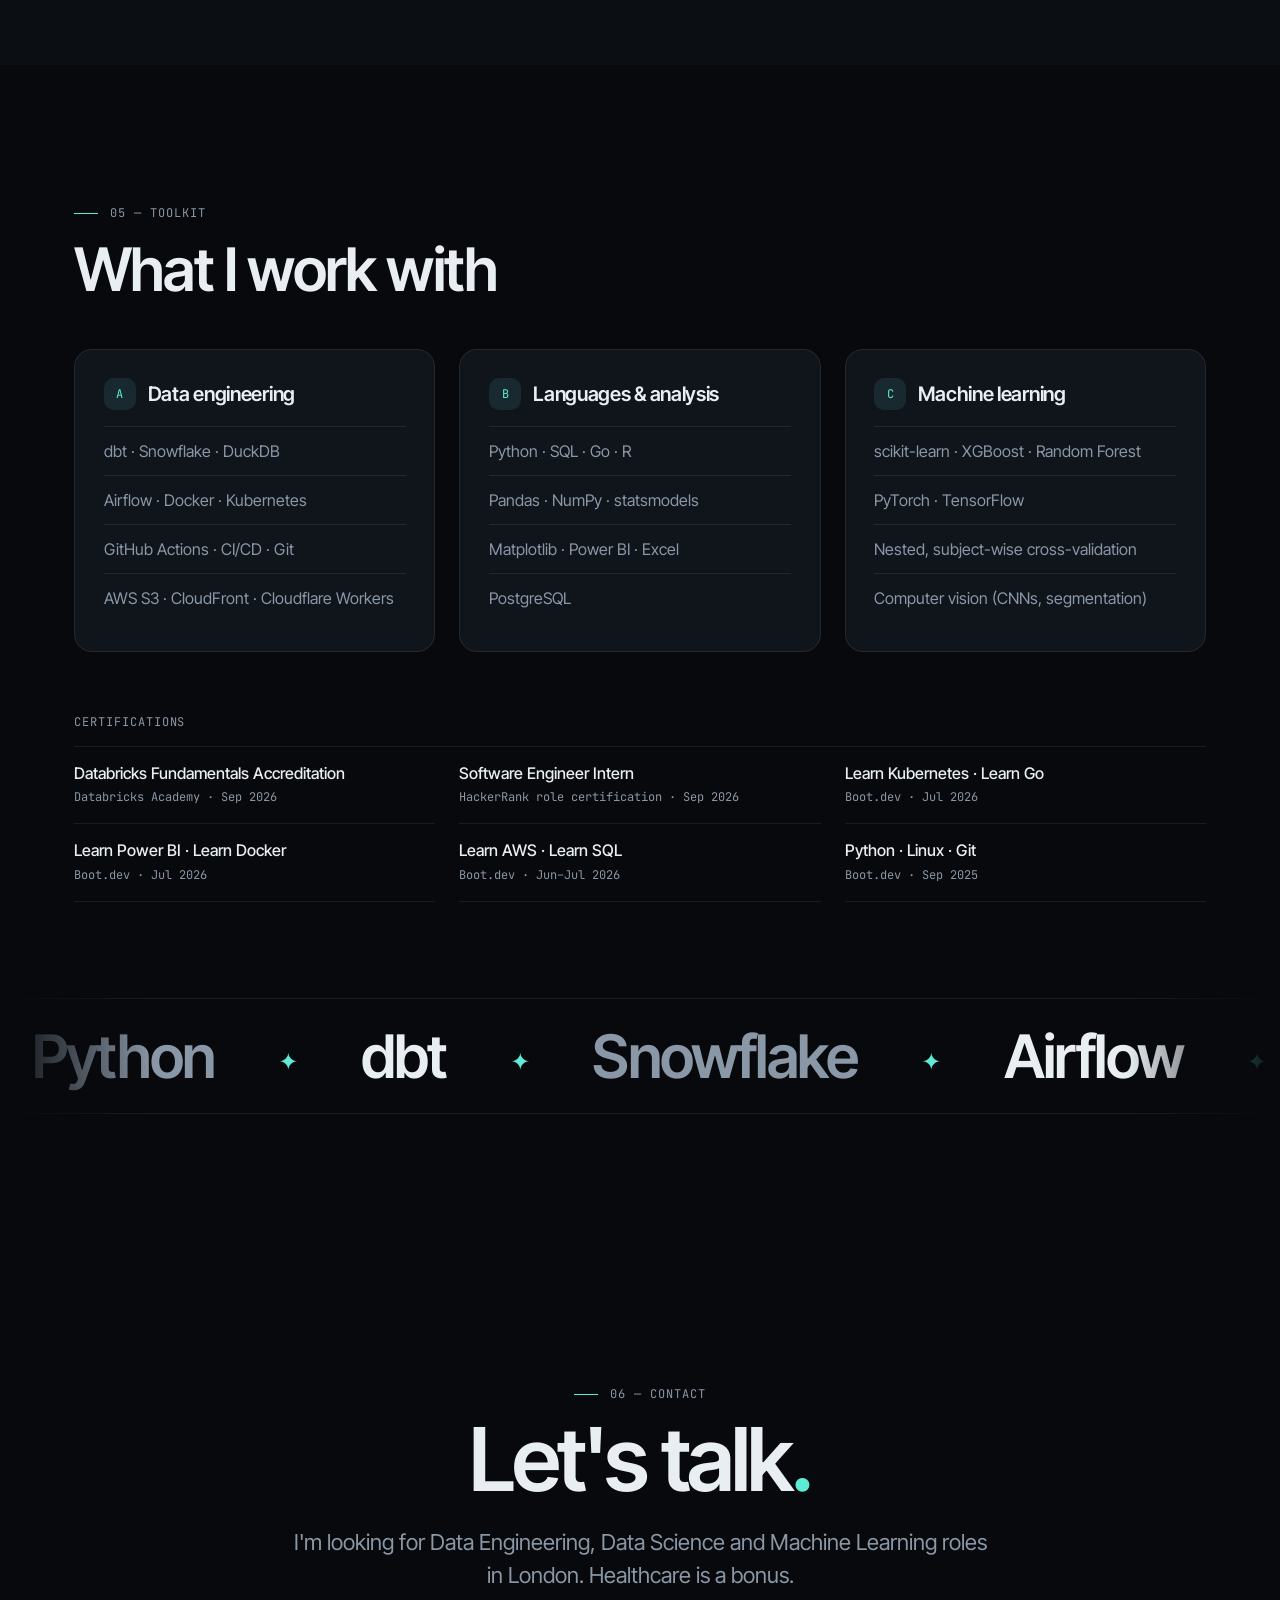
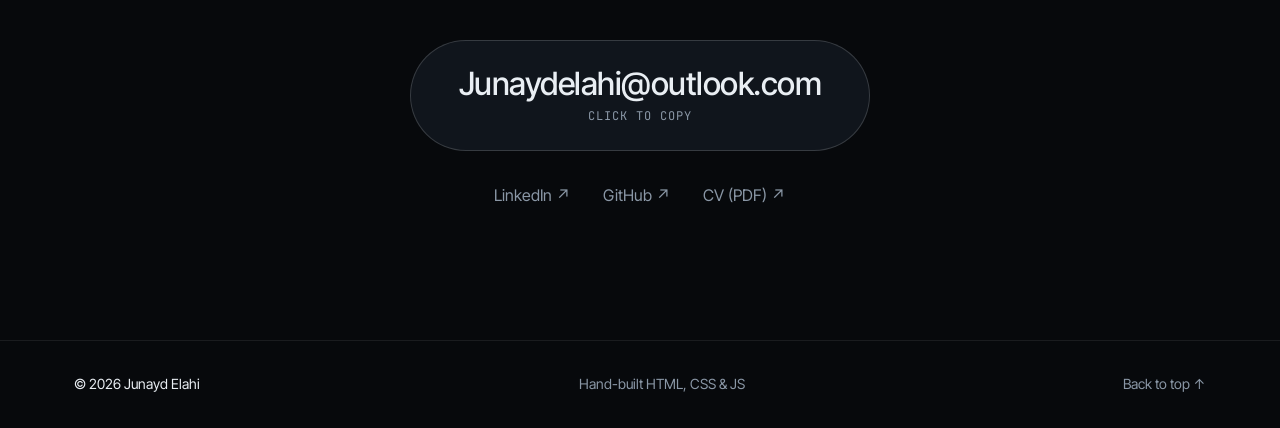
==== commit 9a23aa90: "Clarify ownership of internal automation and data workflows" ====
--- a/index.html
+++ b/index.html
@@ -90,7 +90,7 @@
           <div class="glance__item" data-reveal>
             <span class="label">Now</span>
             <strong>Data Analyst</strong>
-            <span class="muted">Coldwell Banker · I oversee the back end</span>
+            <span class="muted">Coldwell Banker · I own the team's automation and data workflows</span>
           </div>
           <div class="glance__item" data-reveal style="--d:.08s">
             <span class="label">Degree</span>
@@ -284,7 +284,7 @@
           <p class="eyebrow" data-reveal>02 — About</p>
           <h2 class="section__title" data-reveal>Hi, I'm Junayd.</h2>
           <div class="prose" data-reveal>
-            <p>I'm a data analyst in London. I joined Coldwell Banker in 2023 doing data entry, got tired of typing the same things in every week, and wrote a script to do it for me. I showed it to my manager, and now I oversee the whole back end there: the automation, the data pipelines and the tools the team relies on every day.</p>
+            <p>I'm a data analyst in London. I joined Coldwell Banker in 2023 doing data entry, got tired of typing the same things in every week, and wrote a script to do it for me. I showed it to my manager, and now I own the back-end data workflows and automation for our 4–5-person team: the pipelines, recurring processes and internal tools they rely on every day.</p>
             <p>I finished my Computer Science (AI) degree at Greenwich in 2026. Most of my projects use healthcare data, because that's the area I'm most interested in. Some of my favourite results are the ones that didn't go to plan, like a model that stopped beating the baseline once I fixed a data leak.</p>
           </div>
 
@@ -351,7 +351,7 @@
             <span class="timeline__date">Oct 2023 — Present</span>
             <div>
               <h3>Data Analyst <span class="muted">· Coldwell Banker, Southbank</span></h3>
-              <p class="timeline__lead">Started in data entry, automated it, and now oversee the office's entire back end: automation, data pipelines and data forensics.</p>
+              <p class="timeline__lead">Started in data entry, automated recurring tasks, and now own the team's back-end data workflows, automation and internal tools supporting 4–5 colleagues.</p>
               <ul>
                 <li>Built Python automation tools that replaced recurring manual data-entry workflows, cutting weekly manual workload by <strong>40%</strong>.</li>
                 <li>Scraped, cleaned and analysed sold-property data across <strong>50 postcodes</strong> (around 2,500 listings) to produce local price trends for marketing and valuations.</li>
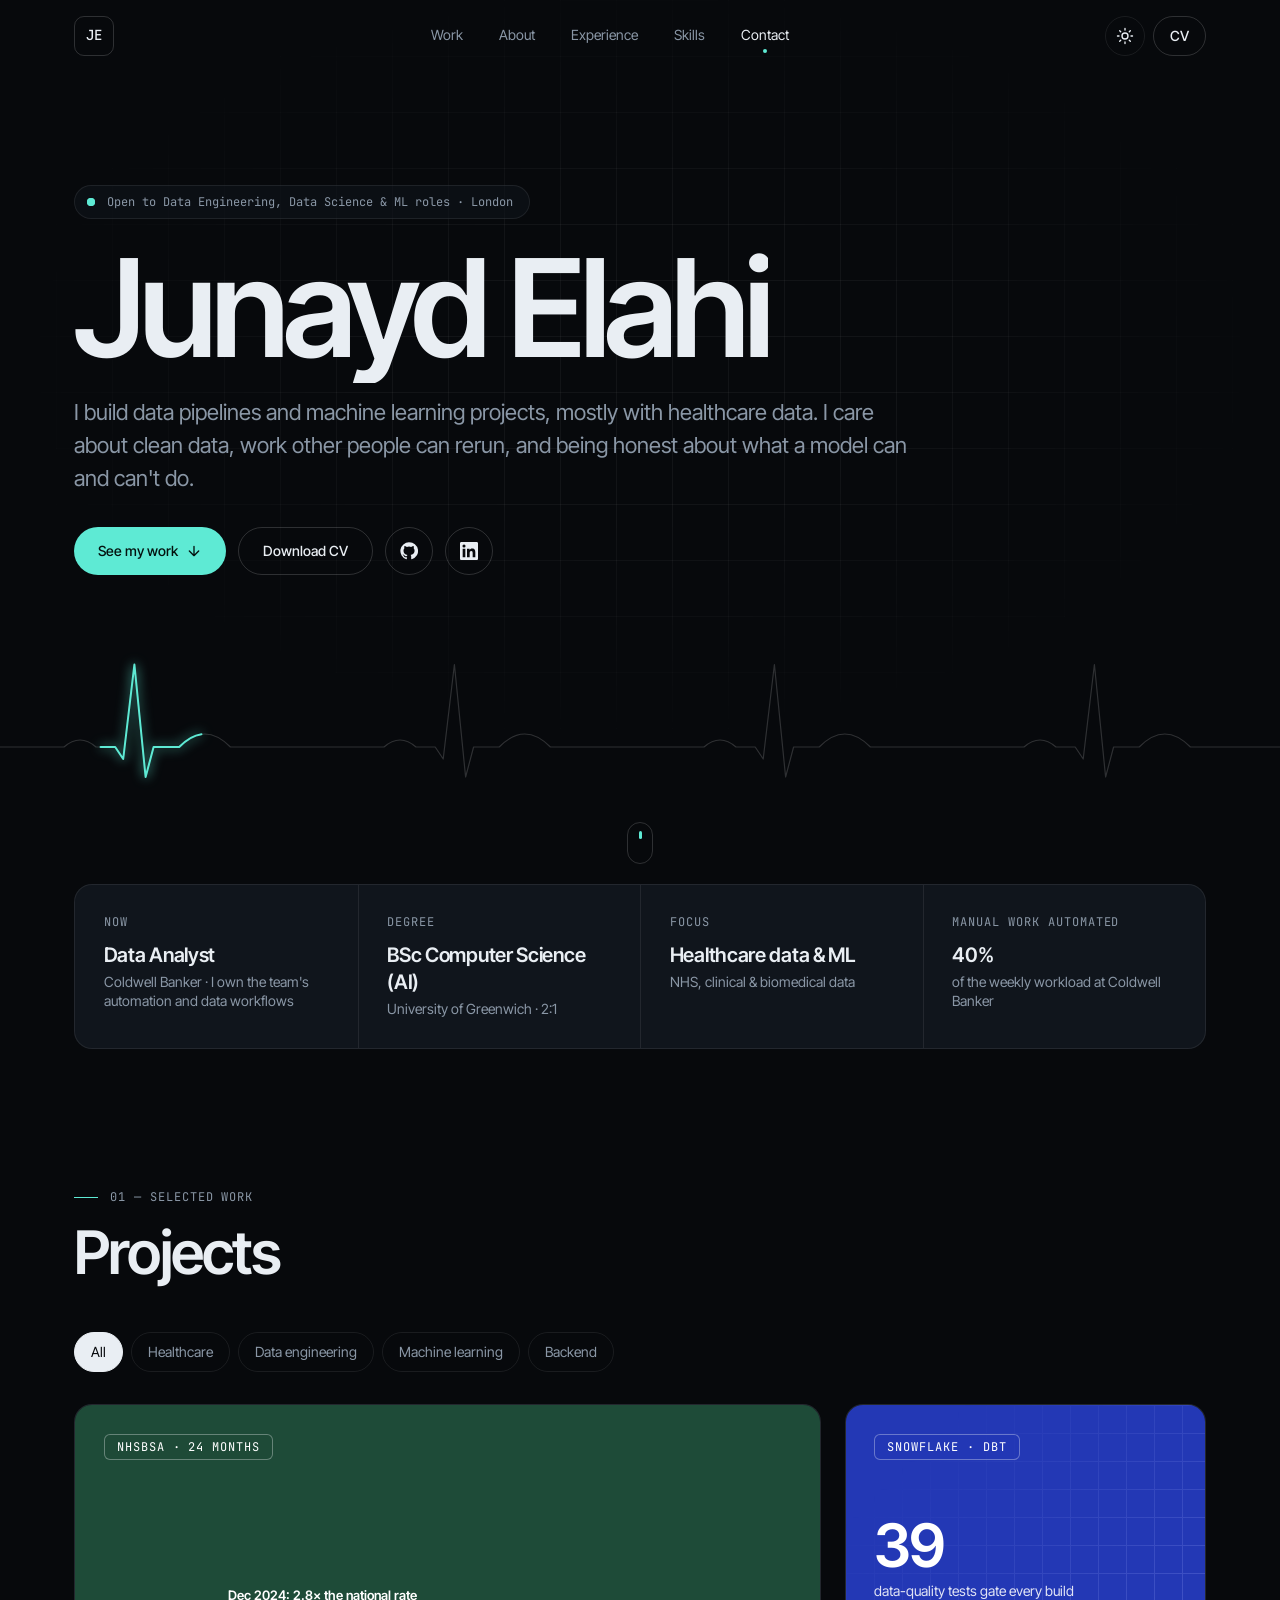
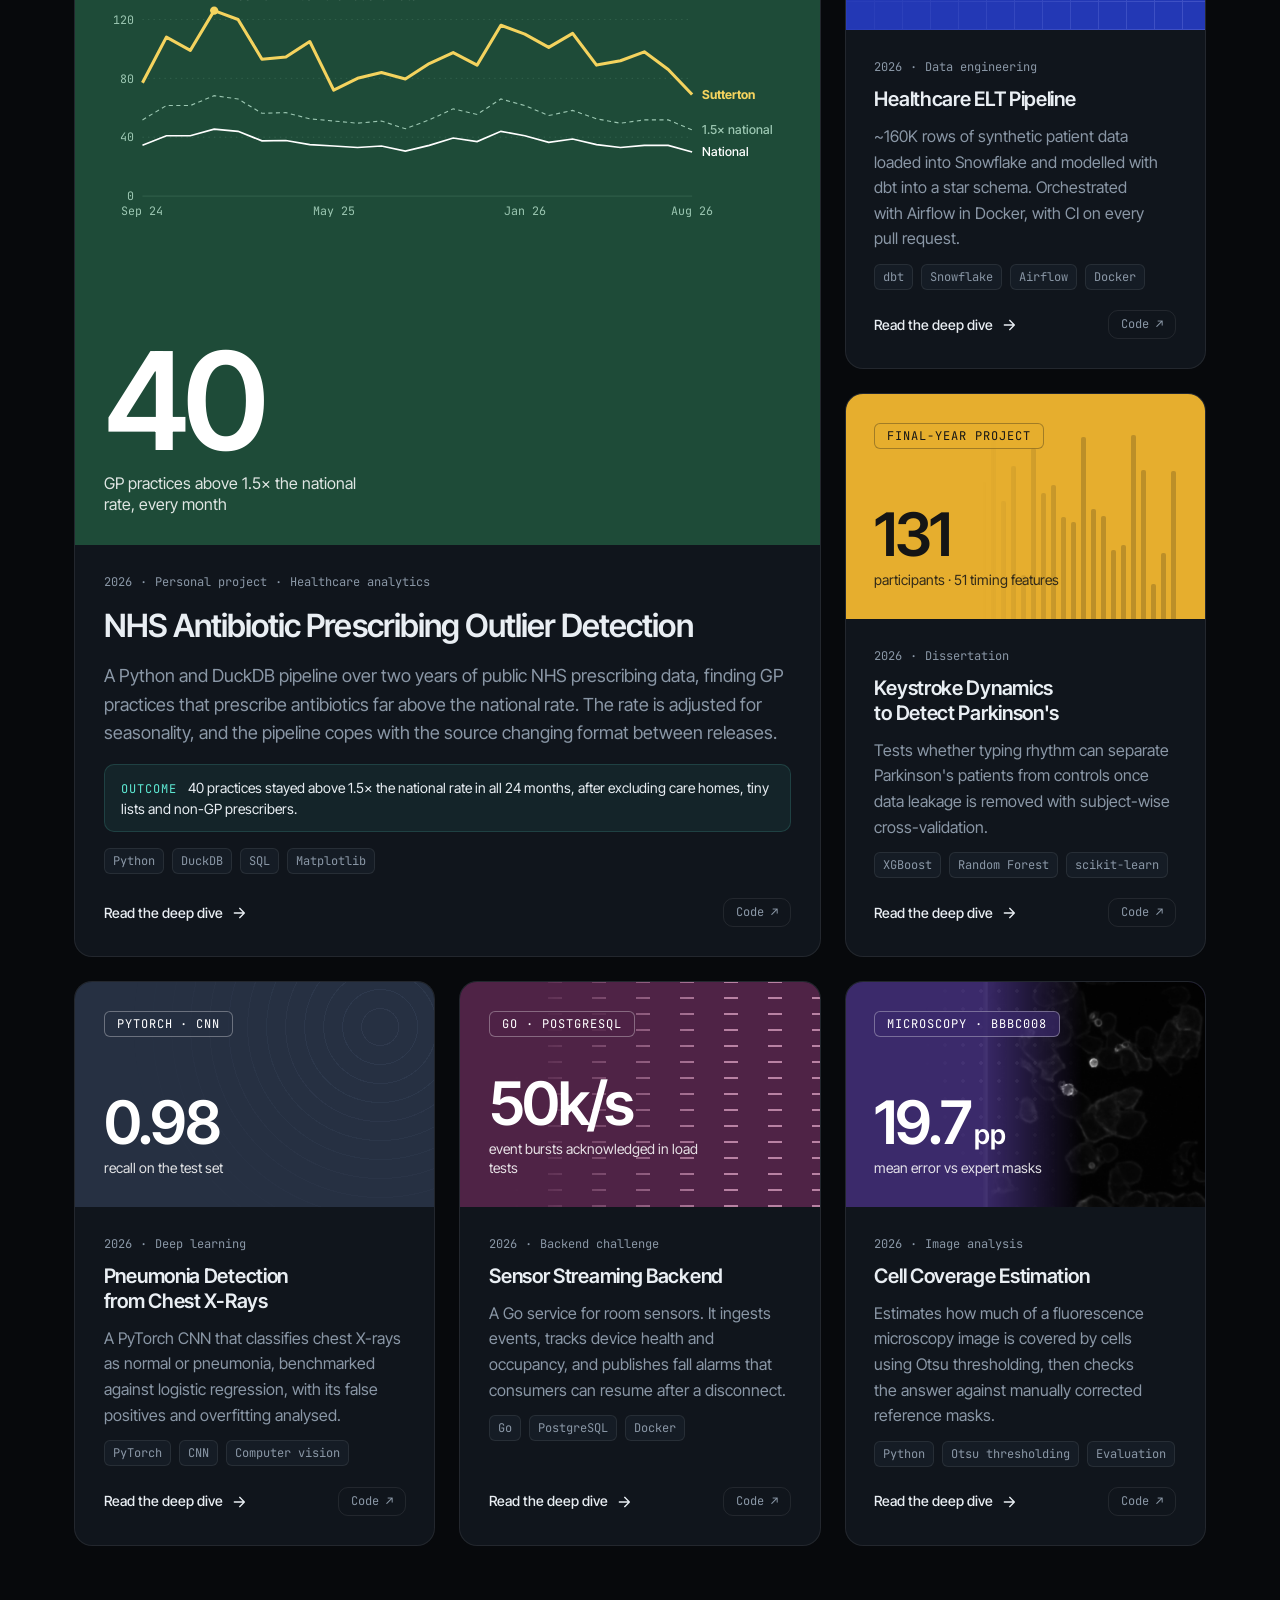
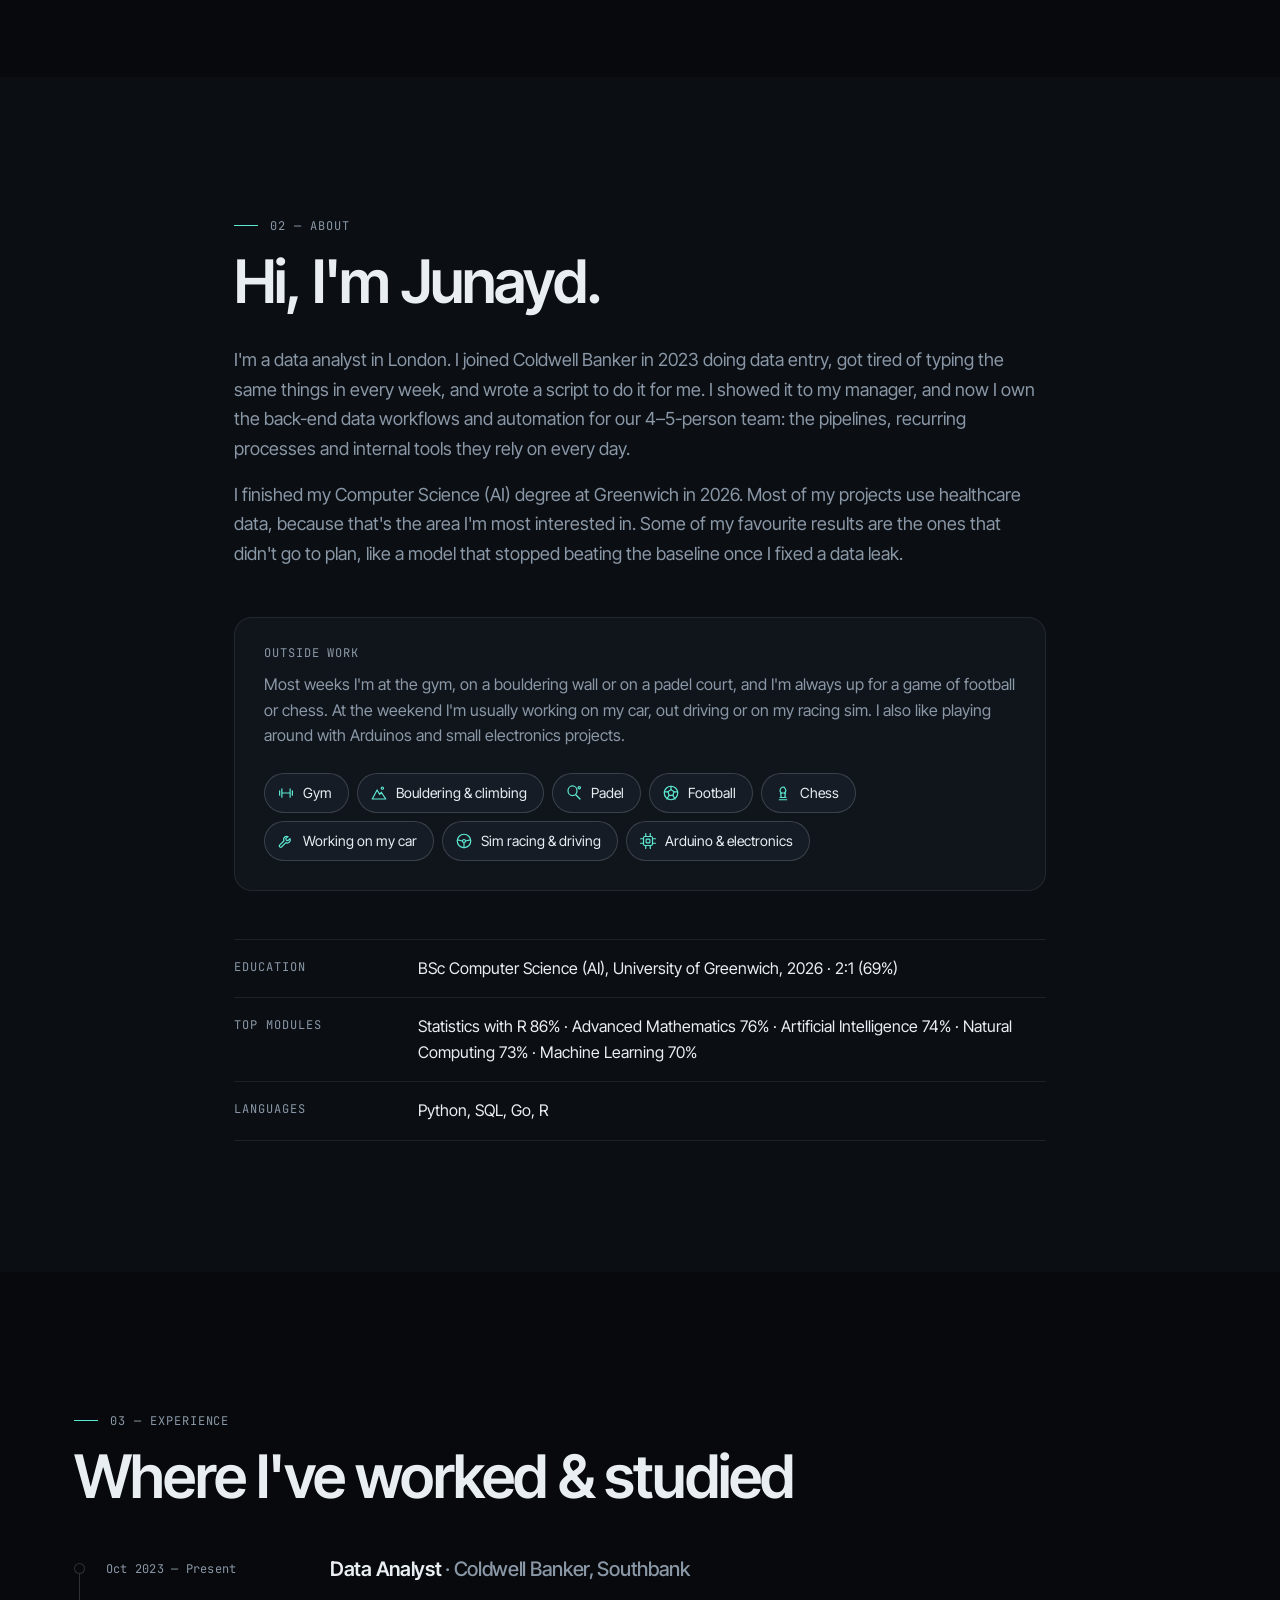
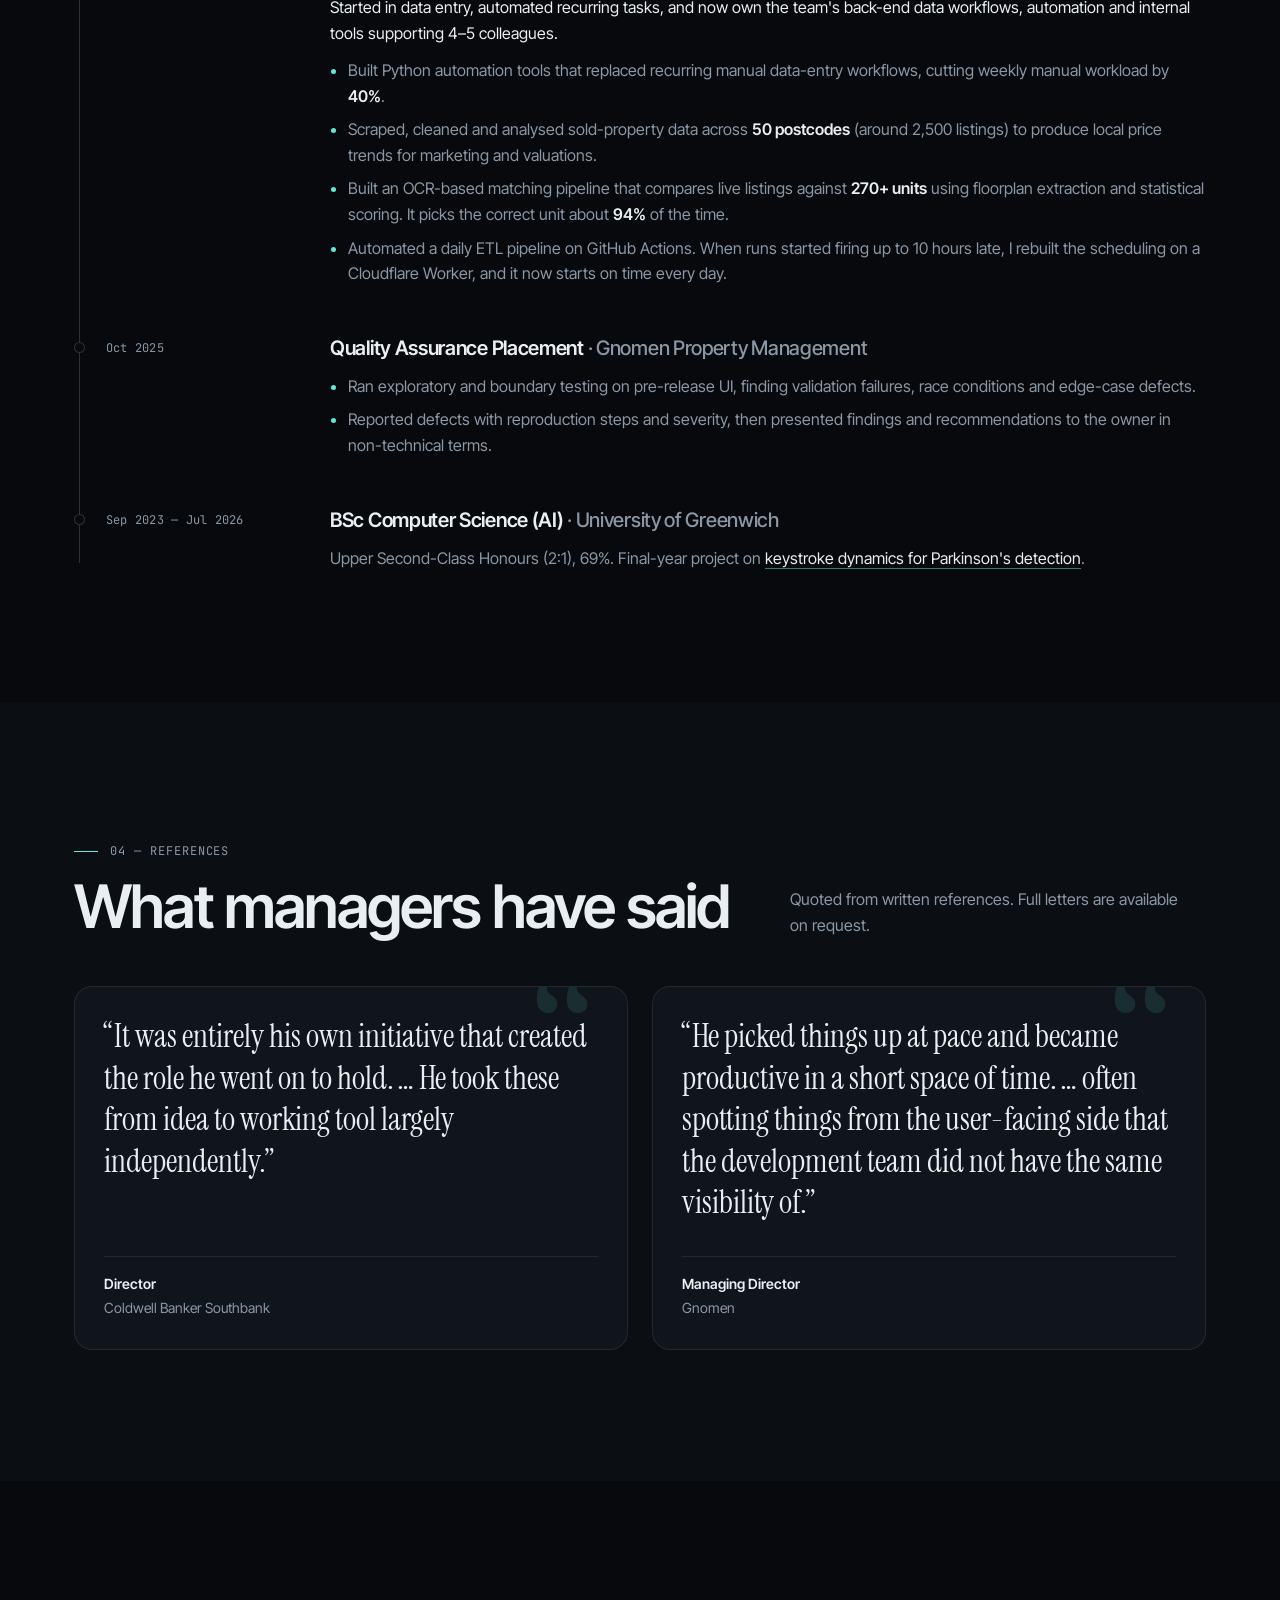
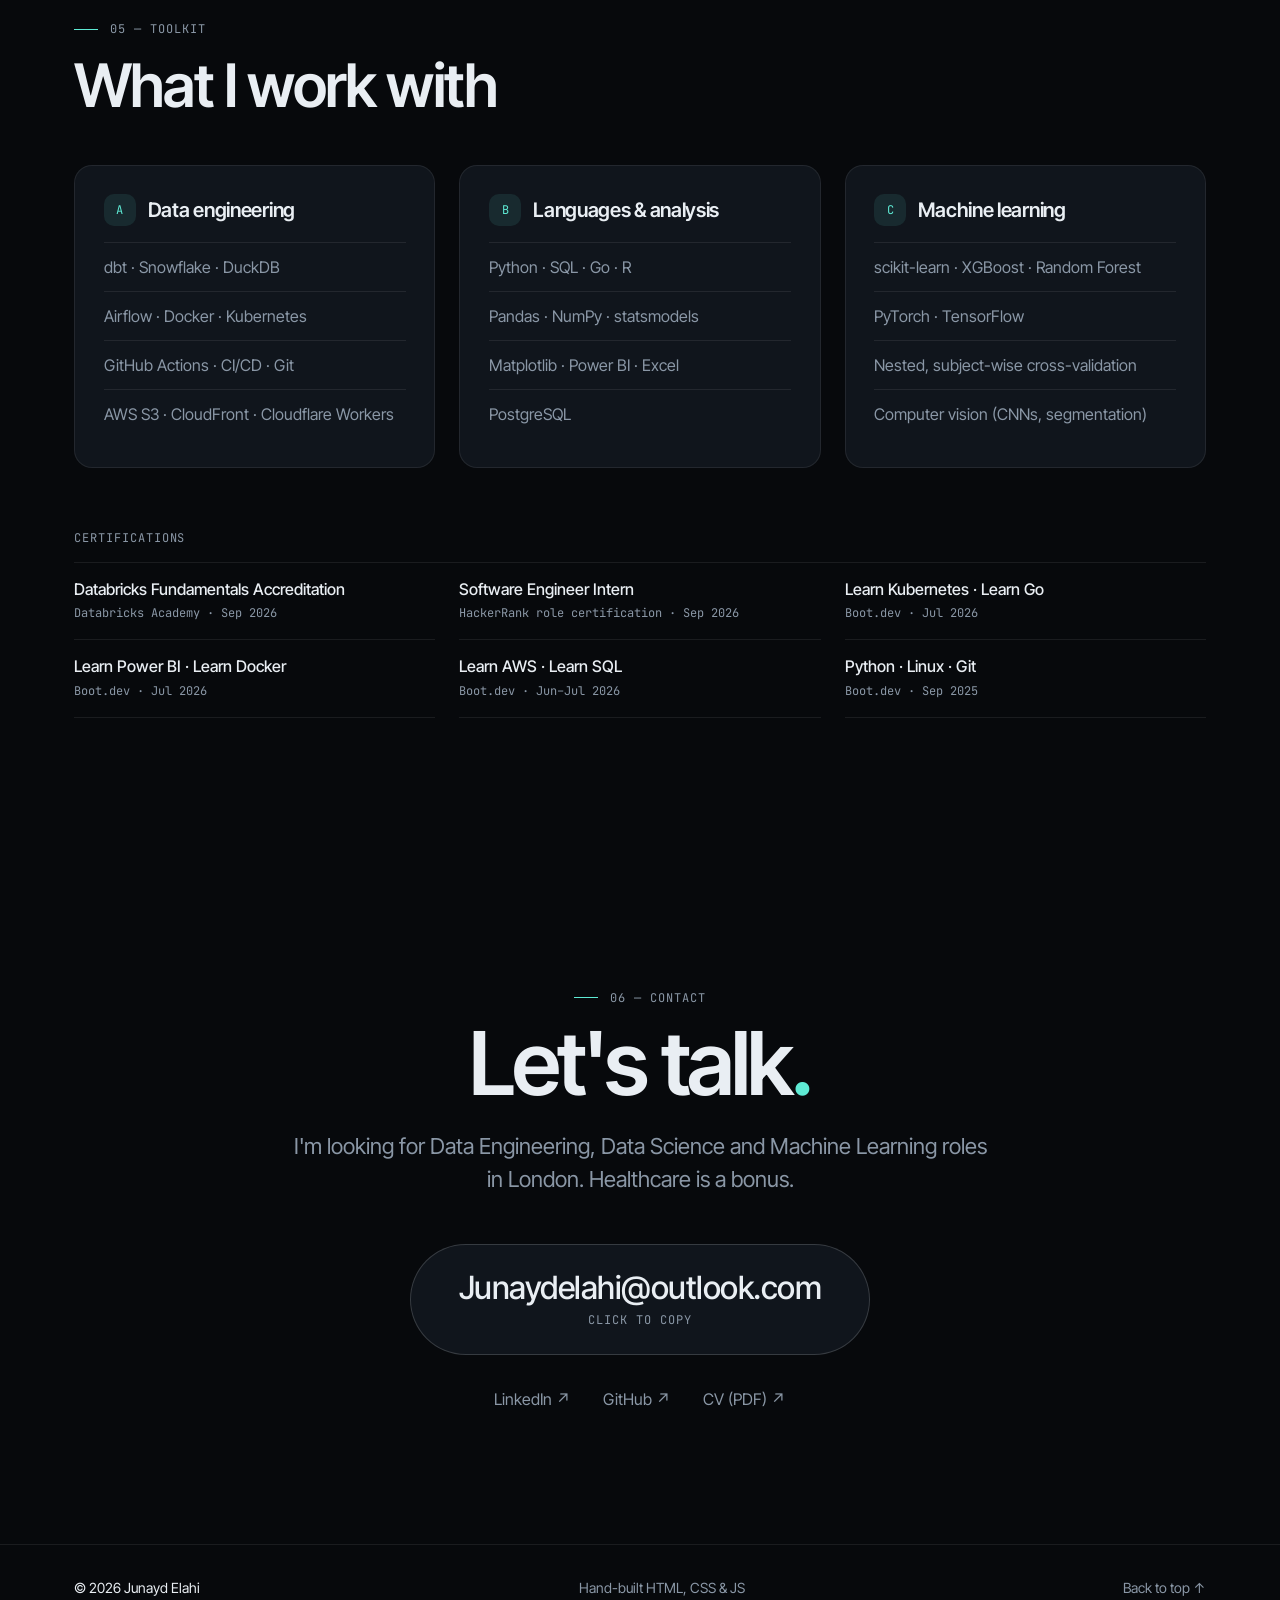
==== commit 0fc3e125: "Give each project its own colour and cover animation - Coloured covers per project: green, cobalt, o" ====
--- a/index.html
+++ b/index.html
@@ -13,6 +13,7 @@
   <link rel="preconnect" href="https://fonts.gstatic.com" crossorigin />
   <link href="https://fonts.googleapis.com/css2?family=Inter+Tight:wght@400;500;600;700&family=Instrument+Serif:ital@0;1&family=JetBrains+Mono:wght@400;500&display=swap" rel="stylesheet" />
   <link rel="stylesheet" href="css/style.css" />
+  <link rel="stylesheet" href="css/colours.css" />
   <script>document.documentElement.classList.add('js');try{var t=localStorage.getItem('theme');if(t)document.documentElement.dataset.theme=t;}catch(e){}</script>
 </head>
 <body>
@@ -119,9 +120,6 @@
             <p class="eyebrow" data-reveal>01 — Selected work</p>
             <h2 class="section__title" data-reveal>Projects</h2>
           </div>
-          <p class="section__intro muted" data-reveal>
-            Each card is the short version. Open one for the full write-up: the method, the decisions, and what didn't work.
-          </p>
         </div>
 
         <div class="filters" data-reveal>
@@ -137,9 +135,21 @@
           <article class="card card--feature" data-tags="healthcare data" data-reveal>
             <a href="projects/nhs-antibiotic-prescribing.html" class="card__link" aria-label="NHS Antibiotic Prescribing Outlier Detection: read the write-up"></a>
             <div class="card__media">
-              <div class="cover cover--lines">
+              <div class="cover cover--chart c-green">
                 <span class="cover__tag">NHSBSA · 24 months</span>
-                <div class="cover__stat"><strong>40</strong><span>GP practices above 1.5× the national rate, every month</span></div>
+                <svg viewBox="0 0 1000 345" role="img" aria-labelledby="nhsT">
+            <title id="nhsT">Sutterton Surgery stays above 1.5 times the national rate every month from September 2024 to August 2026</title>
+            <g style="stroke:var(--f-line)" stroke-width="1"><line x1="56" y1="316" x2="856" y2="316"/><line x1="56" y1="230.3" x2="856" y2="230.3" stroke-dasharray="2 6"/><line x1="56" y1="144.6" x2="856" y2="144.6" stroke-dasharray="2 6"/><line x1="56" y1="58.9" x2="856" y2="58.9" stroke-dasharray="2 6"/></g>
+            <g font-size="17" text-anchor="end" class="ft"><text x="44" y="322">0</text><text x="44" y="236">40</text><text x="44" y="151">80</text><text x="44" y="65">120</text></g>
+            <g font-size="17" text-anchor="middle" class="ft"><text x="56" y="343">Sep 24</text><text x="334.3" y="343">May 25</text><text x="612.5" y="343">Jan 26</text><text x="856" y="343">Aug 26</text></g>
+            <path class="fadein" d="M56.0,205.1 L90.8,184.2 L125.6,184.2 L160.3,169.8 L195.1,174.6 L229.9,195.5 L264.7,194.5 L299.5,203.5 L334.3,206.7 L369.0,209.9 L403.8,206.7 L438.6,218.0 L473.4,205.1 L508.2,189.0 L543.0,197.1 L577.7,174.6 L612.5,184.2 L647.3,198.7 L682.1,191.3 L716.9,203.5 L751.7,209.9 L786.4,205.1 L821.2,205.1 L856.0,219.6" fill="none" style="stroke:var(--f-muted)" stroke-width="1.6" stroke-dasharray="6 5"/>
+            <path class="fadein" d="M56.0,242.1 L90.8,228.1 L125.6,228.1 L160.3,218.5 L195.1,221.7 L229.9,235.6 L264.7,235.0 L299.5,241.0 L334.3,243.1 L369.0,245.3 L403.8,243.1 L438.6,250.6 L473.4,242.1 L508.2,231.4 L543.0,236.7 L577.7,221.7 L612.5,228.1 L647.3,237.8 L682.1,232.9 L716.9,241.0 L751.7,245.3 L786.4,242.1 L821.2,242.1 L856.0,251.7" fill="none" style="stroke:var(--f-fg)" stroke-width="2.4" opacity=".75"/>
+            <path class="draw" pathLength="1" d="M56.0,151.0 L90.8,84.6 L125.6,103.9 L160.3,46.0 L195.1,58.9 L229.9,116.7 L264.7,113.5 L299.5,91.0 L334.3,161.7 L369.0,144.6 L403.8,136.0 L438.6,145.6 L473.4,123.1 L508.2,107.1 L543.0,125.3 L577.7,67.4 L612.5,80.3 L647.3,99.6 L682.1,79.2 L716.9,125.3 L751.7,118.9 L786.4,106.0 L821.2,131.7 L856.0,168.1" fill="none" style="stroke:var(--f-acc)" stroke-width="4.5" stroke-linejoin="round"/>
+            <g class="late"><circle cx="160.3" cy="46" r="6" style="fill:var(--f-acc)"/>
+            <text x="180" y="30" font-size="19" style="fill:var(--f-fg);font-family:var(--sans);font-weight:600">Dec 2024: 2.8× the national rate</text></g>
+            <g class="late" font-size="18" style="font-family:var(--sans);font-weight:700"><text x="870" y="174" style="fill:var(--f-acc)">Sutterton</text><text x="870" y="225" style="fill:var(--f-muted);font-weight:500">1.5× national</text><text x="870" y="258" style="fill:var(--f-fg);font-weight:500">National</text></g>
+          </svg>
+                <div class="cover__stat"><strong data-count="40">40</strong><span>GP practices above 1.5× the national rate, every month</span></div>
               </div>
             </div>
             <div class="card__body">
@@ -159,7 +169,7 @@
           <article class="card" data-tags="healthcare data" data-reveal style="--d:.08s">
             <a href="projects/healthcare-elt.html" class="card__link" aria-label="Healthcare ELT Pipeline: read the write-up"></a>
             <div class="card__media">
-              <div class="cover cover--grid">
+              <div class="cover cover--grid c-cobalt">
                 <span class="cover__tag">Snowflake · dbt</span>
                 <div class="cover__stat"><strong>39</strong><span>data-quality tests gate every build</span></div>
               </div>
@@ -180,7 +190,7 @@
           <article class="card" data-tags="healthcare ml" data-reveal style="--d:.16s">
             <a href="projects/parkinsons-keystroke.html" class="card__link" aria-label="Keystroke Dynamics for Parkinson's: read the write-up"></a>
             <div class="card__media">
-              <div class="cover cover--bars">
+              <div class="cover cover--bars c-ochre"><div class="pat pat--bars" aria-hidden="true"></div>
                 <span class="cover__tag">Final-year project</span>
                 <div class="cover__stat"><strong>131</strong><span>participants · 51 timing features</span></div>
               </div>
@@ -201,7 +211,7 @@
           <article class="card" data-tags="healthcare ml" data-reveal>
             <a href="projects/pneumonia-cnn.html" class="card__link" aria-label="Pneumonia Detection from Chest X-Rays: read the write-up"></a>
             <div class="card__media">
-              <div class="cover cover--rings">
+              <div class="cover cover--rings c-slate"><div class="pat pat--rings" aria-hidden="true"><i></i><i></i><i></i></div>
                 <span class="cover__tag">PyTorch · CNN</span>
                 <div class="cover__stat"><strong>0.98</strong><span>recall on the test set</span></div>
               </div>
@@ -222,7 +232,7 @@
           <article class="card" data-tags="backend healthcare" data-reveal style="--d:.08s">
             <a href="projects/teton-streaming.html" class="card__link" aria-label="Sensor Streaming Backend: read the write-up"></a>
             <div class="card__media">
-              <div class="cover cover--stream">
+              <div class="cover cover--stream c-plum">
                 <span class="cover__tag">Go · PostgreSQL</span>
                 <div class="cover__stat"><strong>50k/s</strong><span>event bursts acknowledged in load tests</span></div>
               </div>
@@ -243,7 +253,7 @@
           <article class="card" data-tags="healthcare" data-reveal style="--d:.16s">
             <a href="projects/cell-coverage.html" class="card__link" aria-label="Cell Coverage Estimation: read the write-up"></a>
             <div class="card__media">
-              <div class="cover cover--dots">
+              <div class="cover cover--dots c-violet"><div class="pat pat--micro" aria-hidden="true"><img src="assets/cell-worst-prediction.png" alt=""></div>
                 <span class="cover__tag">Microscopy · BBBC008</span>
                 <div class="cover__stat"><strong>19.7<small>pp</small></strong><span>mean error vs expert masks</span></div>
               </div>
@@ -265,21 +275,7 @@
 
     <!-- ============ ABOUT ============ -->
     <section class="section section--alt" id="about">
-      <div class="container about">
-        <aside class="profile" data-reveal>
-          <!-- To use a photo: replace the .profile__mono div with <img class="profile__photo" src="assets/me.jpg" alt="Junayd Elahi"> -->
-          <div class="profile__mono" aria-hidden="true"><span>JE</span></div>
-          <div class="profile__body">
-            <strong>Junayd Elahi</strong>
-            <span class="muted">Data Analyst · London</span>
-            <span class="profile__status"><span class="pulse-dot"></span> Open to new roles</span>
-          </div>
-          <ul class="profile__links">
-            <li><a href="https://github.com/junayd-elahi" target="_blank" rel="noopener">GitHub <span>↗</span></a></li>
-            <li><a href="https://www.linkedin.com/in/junayd-elahi" target="_blank" rel="noopener">LinkedIn <span>↗</span></a></li>
-            <li><a href="assets/cv.pdf" target="_blank" rel="noopener">CV (PDF) <span>↗</span></a></li>
-          </ul>
-        </aside>
+      <div class="container about about--solo">
         <div class="about__text">
           <p class="eyebrow" data-reveal>02 — About</p>
           <h2 class="section__title" data-reveal>Hi, I'm Junayd.</h2>
@@ -394,11 +390,11 @@
         <div class="quotes">
           <figure class="quote" data-reveal>
             <blockquote>“It was entirely his own initiative that created the role he went on to hold. … He took these from idea to working tool largely independently.”</blockquote>
-            <figcaption><strong>Bernadette Teuma</strong><span class="muted">Director, Coldwell Banker Southbank</span></figcaption>
+            <figcaption><strong>Director</strong><span class="muted">Coldwell Banker Southbank</span></figcaption>
           </figure>
           <figure class="quote" data-reveal style="--d:.1s">
             <blockquote>“He picked things up at pace and became productive in a short space of time. … often spotting things from the user-facing side that the development team did not have the same visibility of.”</blockquote>
-            <figcaption><strong>Hassan N Hassan</strong><span class="muted">Managing Director, Gnomen</span></figcaption>
+            <figcaption><strong>Managing Director</strong><span class="muted">Gnomen</span></figcaption>
           </figure>
         </div>
       </div>
@@ -438,11 +434,6 @@
           <li><strong>Python · Linux · Git</strong><span>Boot.dev · Sep 2025</span></li>
         </ul>
       </div>
-      <div class="marquee" aria-hidden="true">
-        <div class="marquee__track">
-          <span>Python</span><span>dbt</span><span>Snowflake</span><span>Airflow</span><span>PyTorch</span><span>DuckDB</span><span>Go</span><span>XGBoost</span>
-        </div>
-      </div>
     </section>
 
     <!-- ============ CONTACT ============ -->
@@ -478,6 +469,7 @@
 
   <div class="toast" id="toast" role="status" aria-live="polite"></div>
   <script src="js/main.js"></script>
+  <script src="js/colours.js"></script>
   <!-- Cloudflare Web Analytics --><script type='module' src='https://static.cloudflareinsights.com/beacon.min.js' data-cf-beacon='{"token": "f90a17543a4844ba99978f94f0e0077e"}'></script><!-- End Cloudflare Web Analytics -->
 </body>
 </html>
--- a/css/colours.css
+++ b/css/colours.css
@@ -0,0 +1,77 @@
+/* Prototype layer on top of the live site: a colour per project, with its own cover animation. */
+
+/* project colours: each sets the cover colour and the colours used on top of it */
+.c-green  { --c:#1E4B38; --f-fg:#FFFFFF; --f-muted:#9CC7B2; --f-acc:#F4D35E; --f-line:#3B6B56; --on:#FFFFFF; }
+.c-cobalt { --c:#2338B5; --f-fg:#FFFFFF; --f-muted:#AEB8F2; --f-acc:#FFD166; --f-line:#4A5CCB; --on:#FFFFFF; }
+.c-ochre  { --c:#E6AE2E; --f-fg:#151515; --f-muted:#6E5413; --f-acc:#FFFFFF; --f-line:#C8951E; --on:#151515; }
+.c-slate  { --c:#263042; --f-fg:#FFFFFF; --f-muted:#9AA6BC; --f-acc:#86C8FF; --f-line:#3A465C; --on:#FFFFFF; }
+.c-plum   { --c:#4F2346; --f-fg:#FFFFFF; --f-muted:#C9A6BF; --f-acc:#FFC2E2; --f-line:#6E3D63; --on:#FFFFFF; }
+.c-violet { --c:#3B2A6B; --f-fg:#FFFFFF; --f-muted:#B7A9E0; --f-acc:#FFD166; --f-line:#56458A; --on:#FFFFFF; }
+
+.cover[class*="c-"] { background: var(--c); color: var(--on); --sans: var(--font-sans); --mono: var(--font-mono); }
+.cover[class*="c-"] .cover__tag { color: var(--on); border-color: color-mix(in srgb, var(--on) 32%, transparent); background: color-mix(in srgb, var(--c) 70%, transparent); z-index: 1; }
+.cover[class*="c-"] .cover__stat { z-index: 1; }
+.cover[class*="c-"] .cover__stat strong { background: none; color: var(--on); -webkit-text-fill-color: currentColor; }
+.cover[class*="c-"] .cover__stat span { color: var(--on); opacity: .86; }
+
+/* light that follows the cursor over the cover (same --mx/--my the card glow uses) */
+.cover[class*="c-"]::after { content: ""; position: absolute; inset: 0; pointer-events: none; opacity: 0; transition: opacity .4s; background: radial-gradient(360px circle at var(--mx) var(--my), rgba(255,255,255,.18), transparent 60%); }
+.card:hover .cover[class*="c-"]::after { opacity: 1; }
+
+/* animation layer */
+.pat { position: absolute; inset: 0; pointer-events: none; }
+
+/* NHS: the chart draws itself in when the card arrives */
+.cover--chart { justify-content: flex-start; gap: var(--s-4); }
+.cover--chart::before { display: none; }
+.cover__top { position: relative; z-index: 1; display: flex; justify-content: space-between; align-items: center; gap: var(--s-3) var(--s-5); flex-wrap: wrap; }
+.cover__mini { font-size: var(--fs-sm); opacity: .92; max-width: 34ch; text-align: right; }
+.cover__mini strong { font-size: 1.9em; font-weight: 600; letter-spacing: -.02em; margin-right: 4px; vertical-align: -2px; }
+.cover--chart svg { position: relative; z-index: 1; width: 100%; height: auto; margin-block: auto; }
+.cover--chart .cover__stat { margin-top: 0; }
+.cover--chart .ft { font-family: var(--font-mono); fill: var(--f-muted); }
+html.js .cover--chart .draw { stroke-dasharray: 1; stroke-dashoffset: 1; }
+html.js .card.is-in .cover--chart .draw { transition: stroke-dashoffset 2.2s var(--ease) .4s; stroke-dashoffset: 0; }
+html.js .cover--chart .fadein, html.js .cover--chart .late { opacity: 0; transition: opacity .9s; }
+html.js .card.is-in .cover--chart .fadein { opacity: 1; transition-delay: .2s; }
+html.js .card.is-in .cover--chart .late { opacity: 1; transition-delay: 2s; }
+
+/* ELT: the grid drifts */
+.c-cobalt.cover--grid::before { opacity: .7; background-image: linear-gradient(var(--f-line) 1px, transparent 1px), linear-gradient(90deg, var(--f-line) 1px, transparent 1px); background-size: 28px 28px; animation: gridDrift 14s linear infinite; }
+@keyframes gridDrift { to { background-position: 28px 28px; } }
+
+/* Keystroke: bars rise and fall like typing rhythm */
+.c-ochre.cover--bars::before { display: none; }
+.pat--bars { left: 38%; display: flex; align-items: flex-end; justify-content: flex-end; gap: 5px; padding-right: var(--pad); -webkit-mask-image: linear-gradient(90deg, transparent, #000 45%); mask-image: linear-gradient(90deg, transparent, #000 45%); }
+.pat--bars i { flex: none; width: 5px; height: var(--h); background: var(--f-fg); opacity: .2; border-radius: 2px 2px 0 0; animation: typing 1.4s ease-in-out infinite alternate; animation-delay: var(--d); }
+@keyframes typing { to { height: var(--h2); } }
+
+/* Pneumonia: scan rings pulse out */
+.c-slate.cover--rings::before { opacity: .5; background-image: repeating-radial-gradient(circle at 85% 20%, transparent 0 18px, var(--f-line) 18px 19px); }
+.pat--rings i { position: absolute; right: -100px; top: -110px; width: 300px; aspect-ratio: 1; border-radius: 50%; border: 1.5px solid var(--f-acc); opacity: 0; animation: ring 4.5s cubic-bezier(.2,.6,.3,1) infinite; }
+.pat--rings i:nth-child(2) { animation-delay: 1.5s; }
+.pat--rings i:nth-child(3) { animation-delay: 3s; }
+@keyframes ring { 0% { transform: scale(.15); opacity: .8; } 100% { transform: scale(1.5); opacity: 0; } }
+
+/* Sensor: the event stream, in the project's colour */
+.c-plum.cover--stream::before { opacity: .6; background-image: repeating-linear-gradient(90deg, var(--f-acc) 0 14px, transparent 14px 44px); animation-duration: 1.4s;
+  -webkit-mask-image: repeating-linear-gradient(0deg, #000 0 2px, transparent 2px 16px), linear-gradient(90deg, transparent 15%, #000 75%); -webkit-mask-composite: source-in;
+  mask-image: repeating-linear-gradient(0deg, #000 0 2px, transparent 2px 16px), linear-gradient(90deg, transparent 15%, #000 75%); mask-composite: intersect; }
+
+/* Cell coverage: the real microscope field glows through */
+.c-violet.cover--dots::before { opacity: .35; background-image: radial-gradient(circle, var(--f-muted) 1.5px, transparent 2px); }
+.pat--micro { left: auto; right: 0; width: min(62%, 300px); overflow: hidden; -webkit-mask-image: linear-gradient(90deg, transparent, #000 45%); mask-image: linear-gradient(90deg, transparent, #000 45%); }
+.pat--micro img { position: absolute; max-width: none; height: 150%; width: auto; top: -26%; left: -6%; mix-blend-mode: screen; animation: zoom 18s ease-in-out infinite alternate; }
+@keyframes zoom { to { transform: scale(1.12) translate(-3%, 2%); } }
+
+/* About without the profile card */
+.about--solo { grid-template-columns: minmax(0, 1fr); max-width: 860px; }
+
+@media (prefers-reduced-motion: reduce) {
+  .pat *, .pat, .cover::before { animation: none !important; }
+  html.js .cover--chart .draw { stroke-dashoffset: 0; }
+  html.js .cover--chart .fadein, html.js .cover--chart .late { opacity: 1; }
+}
+
+/* the NHS cover holds a chart, so it sizes to its content on every screen */
+.card.card--feature .card__media { aspect-ratio: auto; }
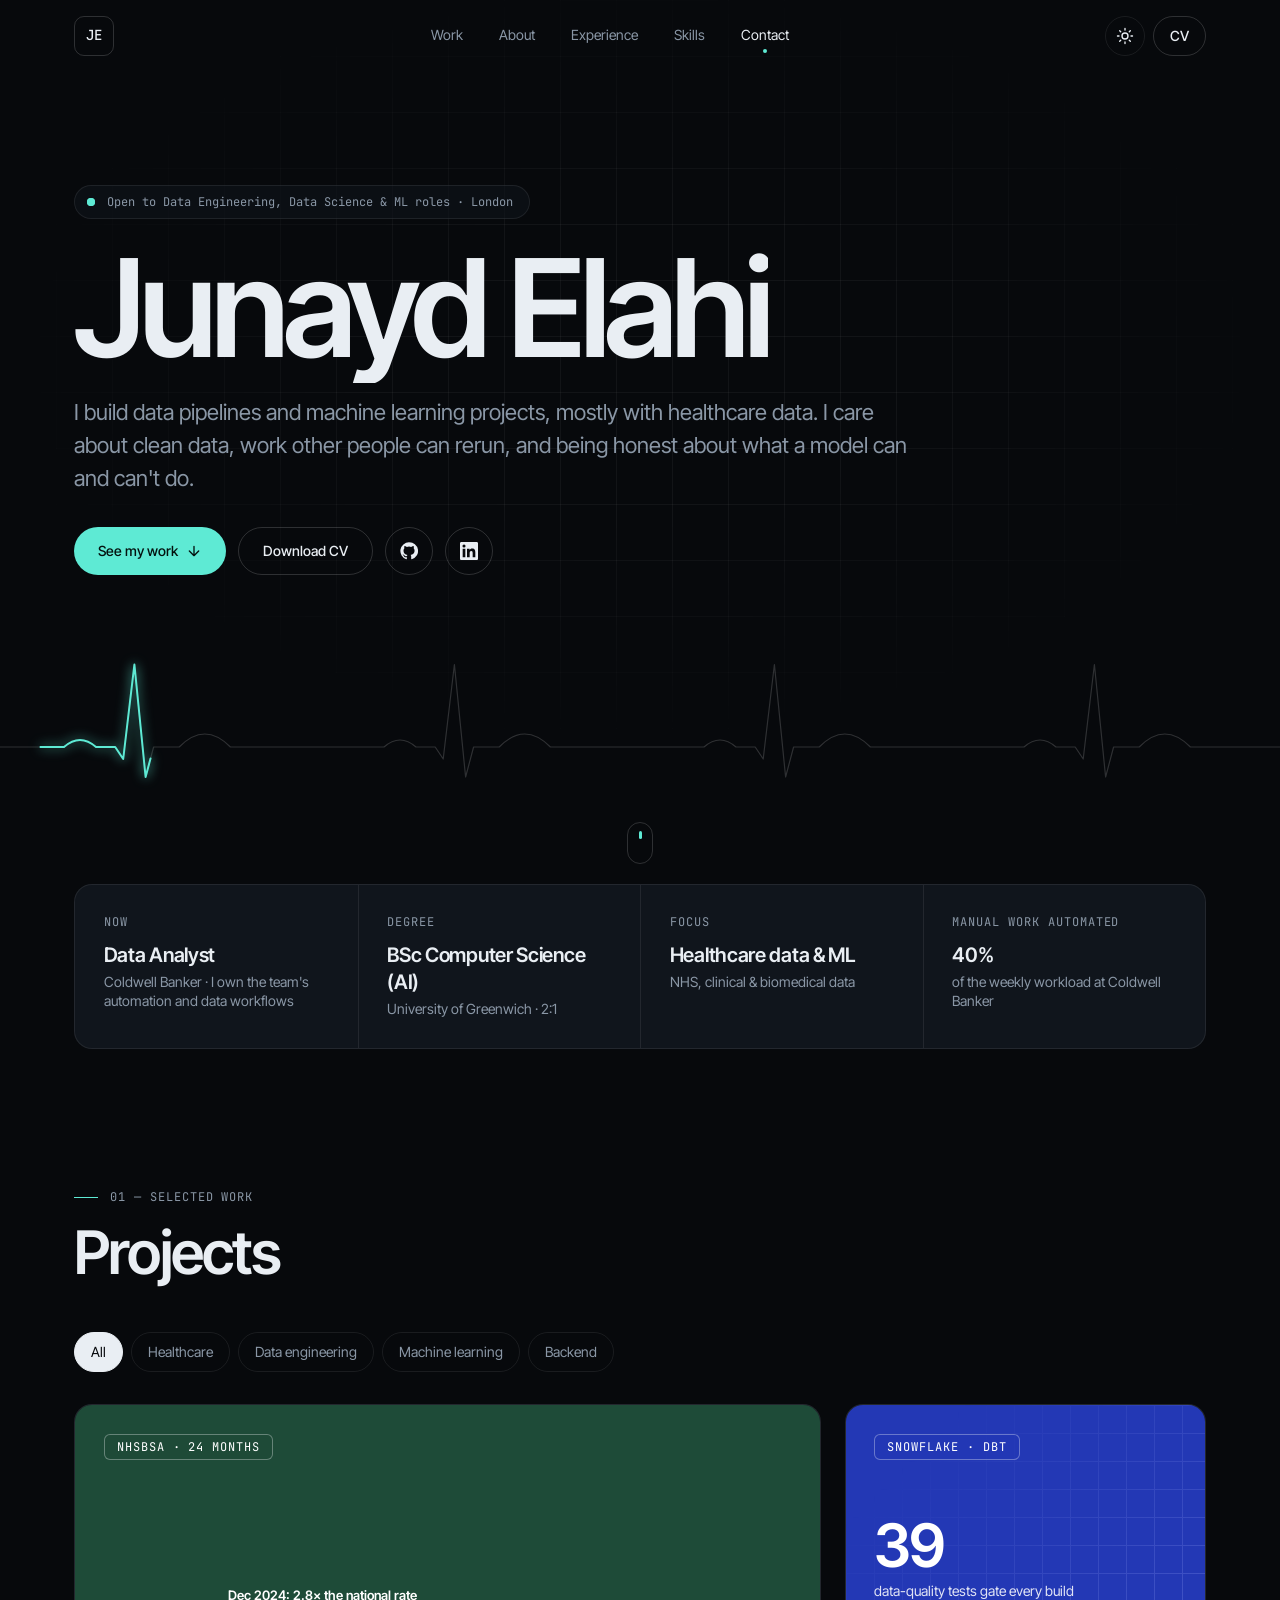
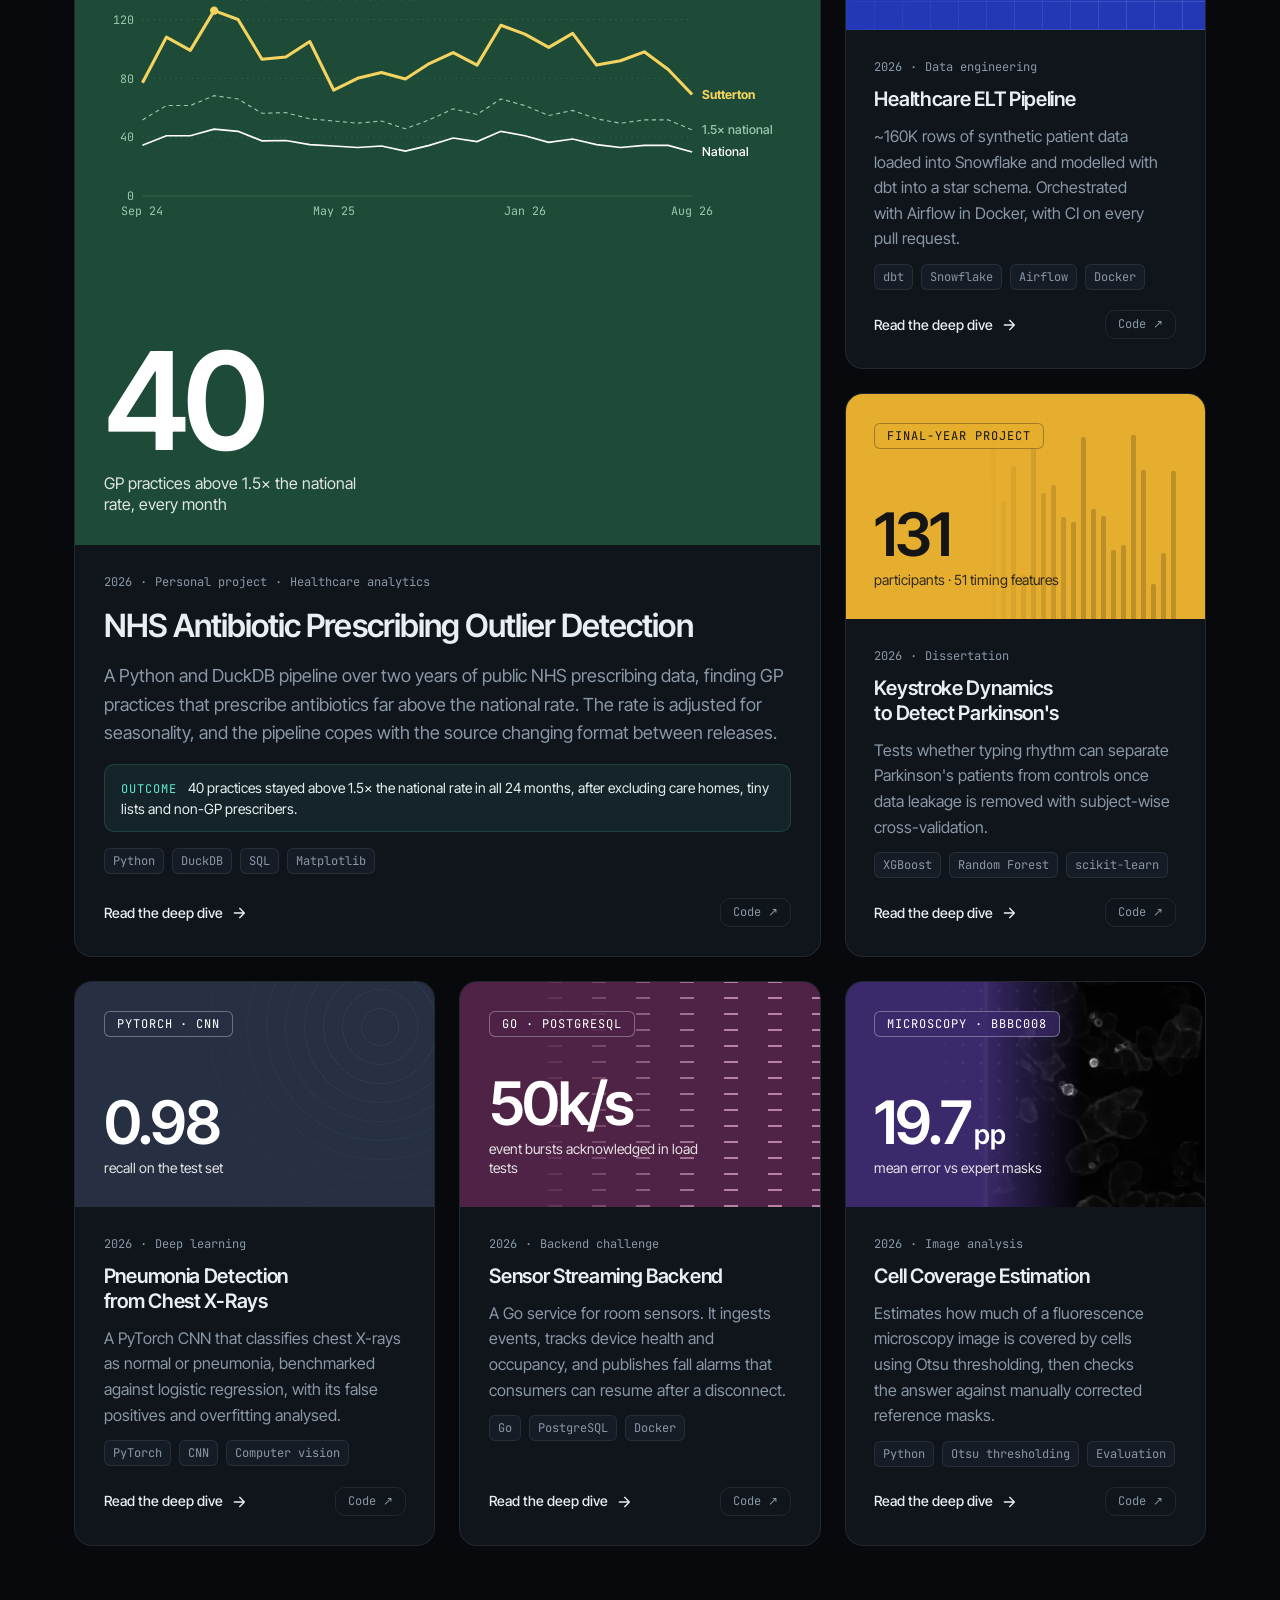
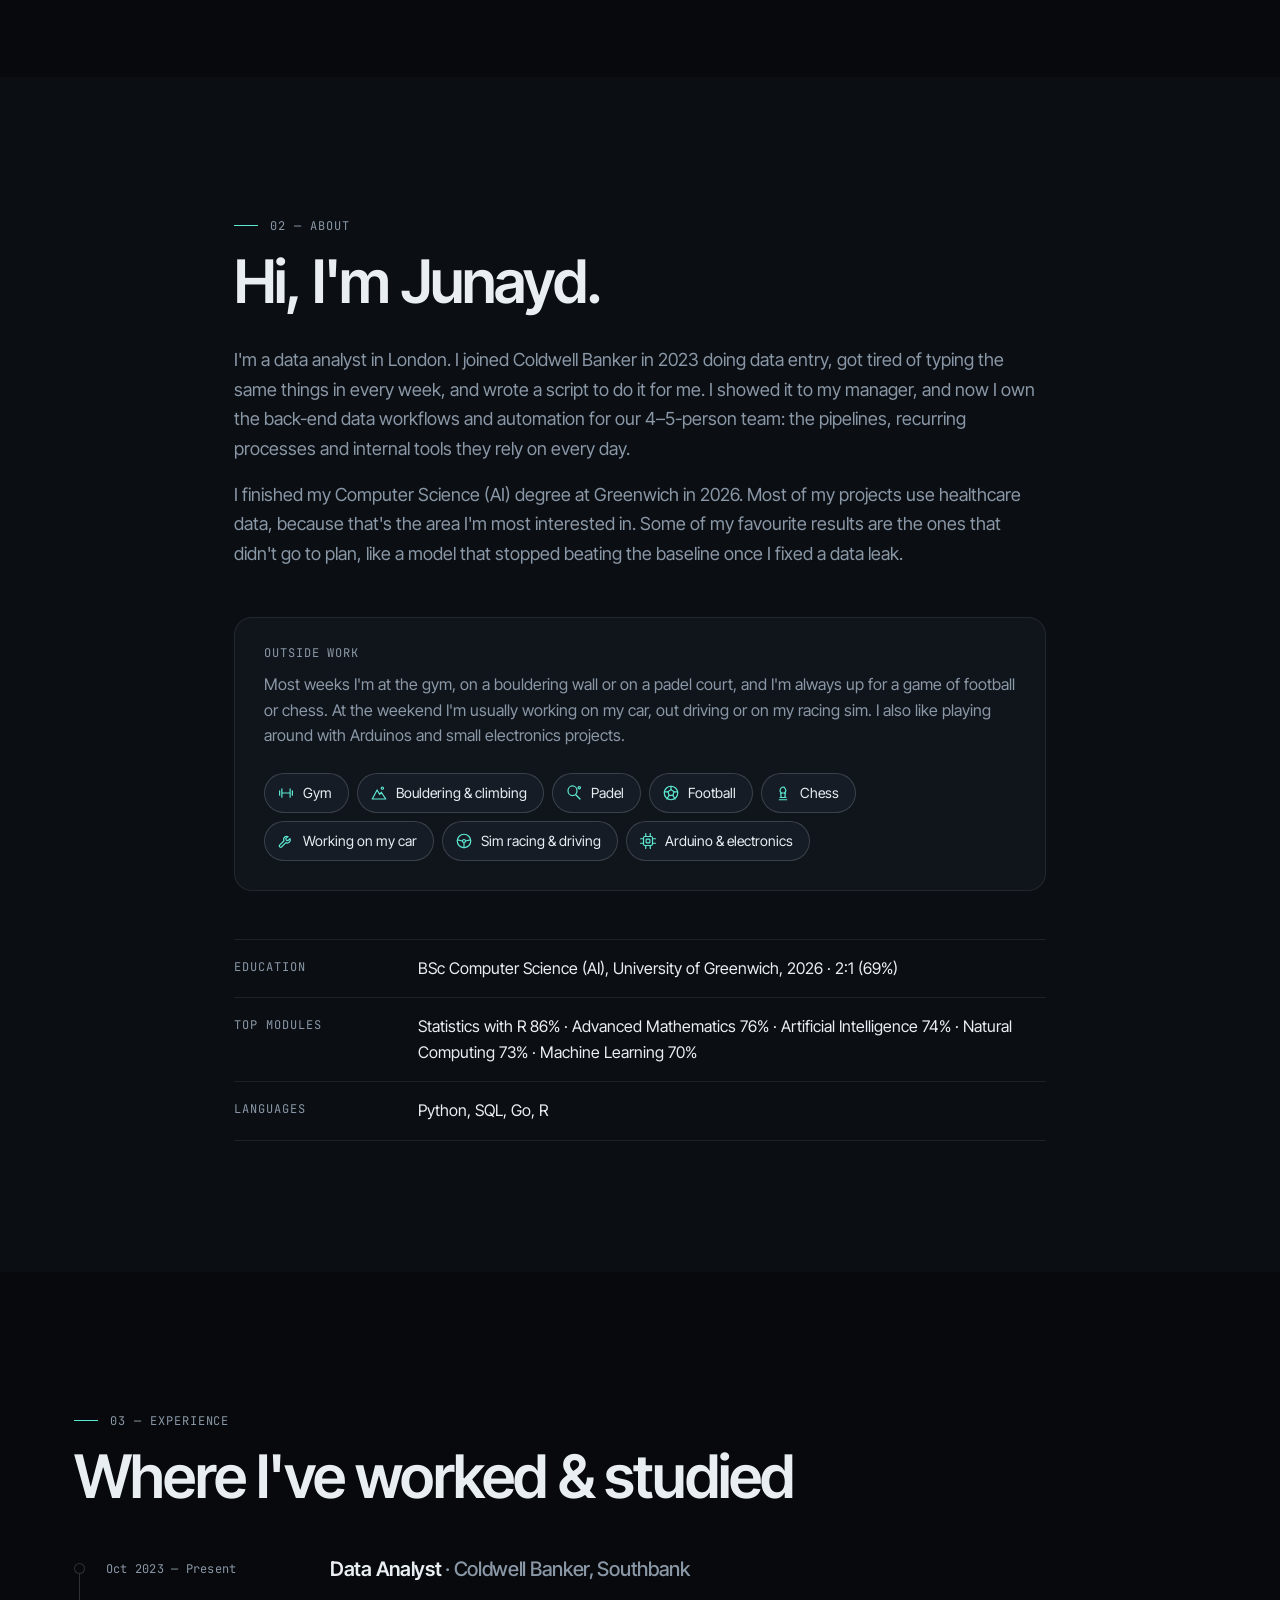
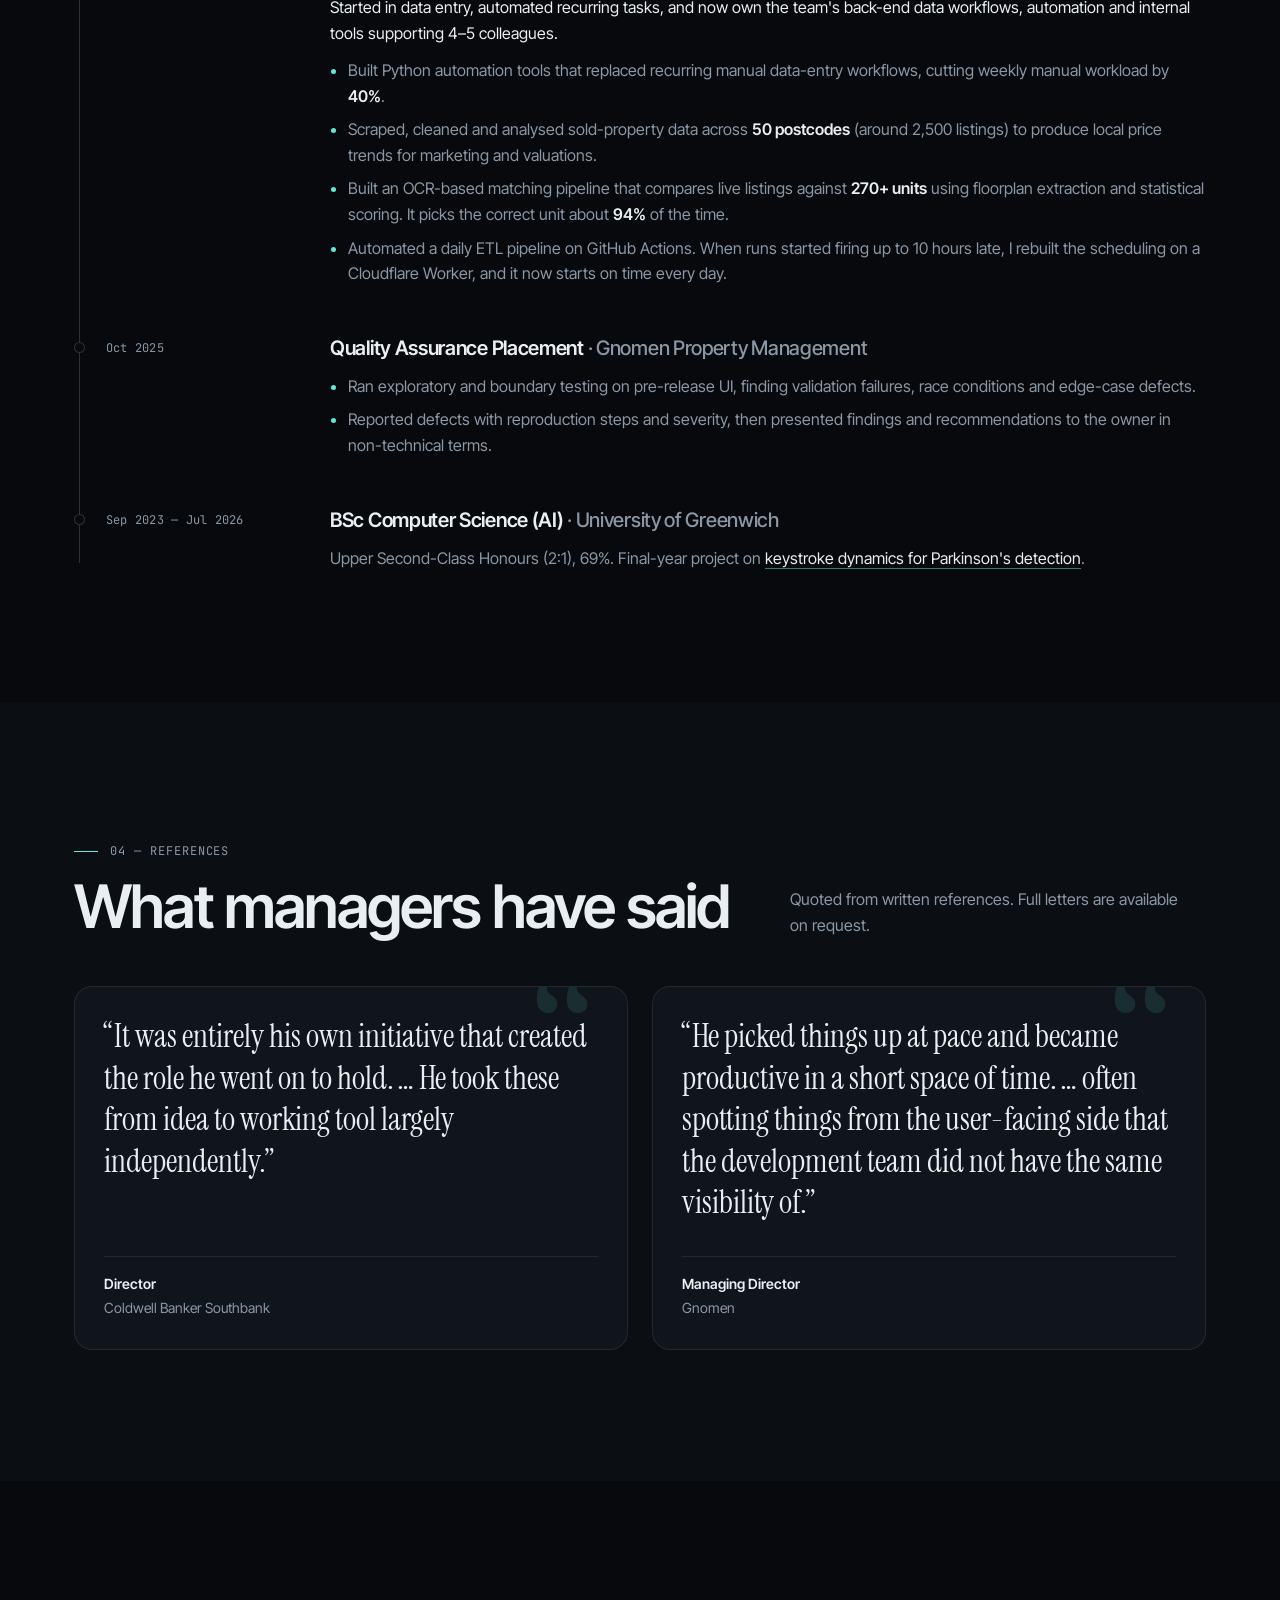
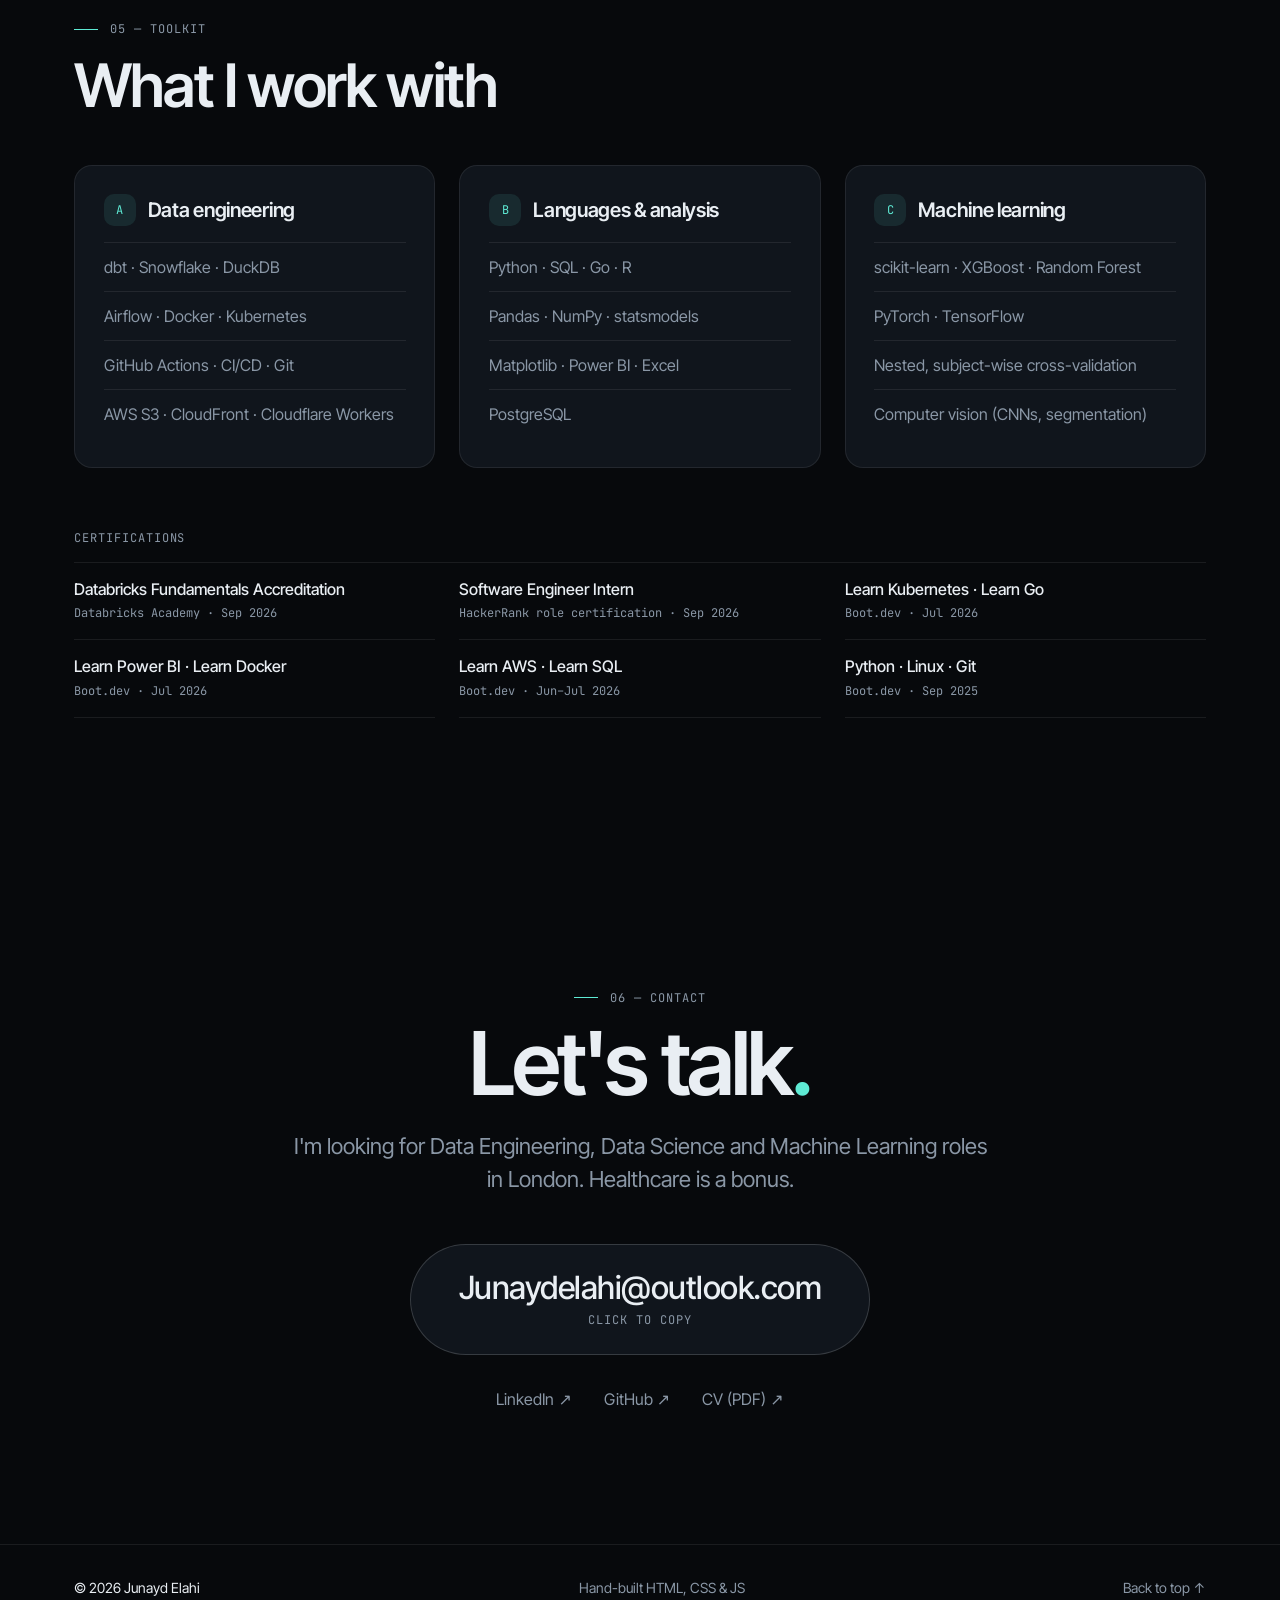
==== commit 4ed5eae6: "Faster first paint, link previews, page transitions and a 404 page - Show the hero text from the fir" ====
--- a/index.html
+++ b/index.html
@@ -8,21 +8,32 @@
   <meta property="og:title" content="Junayd Elahi — Data Engineering &amp; Machine Learning" />
   <meta property="og:description" content="Data pipelines and machine learning, with a particular interest in healthcare." />
   <meta property="og:type" content="website" />
+  <link rel="canonical" href="https://junaydelahi.dev/" />
+  <meta name="theme-color" content="#07090c" />
+  <meta property="og:url" content="https://junaydelahi.dev/" />
+  <meta property="og:site_name" content="Junayd Elahi" />
+  <meta property="og:image" content="https://junaydelahi.dev/assets/og/og-home.png" />
+  <meta property="og:image:width" content="1200" />
+  <meta property="og:image:height" content="630" />
+  <meta property="og:image:alt" content="Junayd Elahi — Data Engineering &amp; Machine Learning" />
+  <meta name="twitter:card" content="summary_large_image" />
   <link rel="icon" href="data:image/svg+xml,<svg xmlns='http://www.w3.org/2000/svg' viewBox='0 0 32 32'><rect width='32' height='32' rx='8' fill='%2307090c'/><path d='M4 17h6l2-5 3 11 3-15 2 9h8' fill='none' stroke='%235eead4' stroke-width='2.4' stroke-linecap='round' stroke-linejoin='round'/></svg>" />
-  <link rel="preconnect" href="https://fonts.googleapis.com" />
-  <link rel="preconnect" href="https://fonts.gstatic.com" crossorigin />
-  <link href="https://fonts.googleapis.com/css2?family=Inter+Tight:wght@400;500;600;700&family=Instrument+Serif:ital@0;1&family=JetBrains+Mono:wght@400;500&display=swap" rel="stylesheet" />
+  <link rel="preload" href="fonts/inter-tight-latin.woff2" as="font" type="font/woff2" crossorigin />
   <link rel="stylesheet" href="css/style.css" />
   <link rel="stylesheet" href="css/colours.css" />
-  <script>document.documentElement.classList.add('js');try{var t=localStorage.getItem('theme');if(t)document.documentElement.dataset.theme=t;}catch(e){}</script>
+  <script>document.documentElement.classList.add('js');try{var t=localStorage.getItem('theme');if(t)document.documentElement.dataset.theme=t;}catch(e){}
+  // Coming back from a project page: its colour band morphs back into the card's cover.
+  addEventListener('pagereveal',function(e){var n=window.navigation,from=n&&n.activation&&n.activation.from;if(!e.viewTransition||!from)return;var p=new URL(from.url).pathname,a=[].slice.call(document.querySelectorAll('.card__link')).filter(function(l){return new URL(l.href).pathname===p;})[0];if(!a)return;var card=a.closest('.card'),m=card.querySelector('.card__media');card.classList.add('is-in');m.style.viewTransitionName='project-cover';e.viewTransition.finished.finally(function(){m.style.viewTransitionName='';});});</script>
+  <script type="speculationrules">{"prerender":[{"where":{"href_matches":"/projects/*"},"eagerness":"moderate"}]}</script>
 </head>
 <body>
+  <a class="skip-link" href="#top">Skip to content</a>
   <div class="scroll-progress" aria-hidden="true"></div>
   <div class="cursor-glow" aria-hidden="true"></div>
 
   <!-- ============ NAV ============ -->
   <header class="nav">
-    <a href="#top" class="nav__logo" aria-label="Junayd Elahi, home">
+    <a href="#top" class="nav__logo" aria-label="JE: Junayd Elahi, home">
       <span class="nav__mark">JE</span>
     </a>
     <nav class="nav__links" id="navLinks">
@@ -61,12 +72,12 @@
 
         <h1 class="hero__title" data-split>Junayd Elahi</h1>
 
-        <p class="hero__lede" data-reveal style="--d:.45s">
+        <p class="hero__lede hero-rise" style="--d:.25s">
           I build data pipelines and machine learning projects, mostly with healthcare data.
           I care about clean data, work other people can rerun, and being honest about what a model can and can't do.
         </p>
 
-        <div class="hero__cta" data-reveal style="--d:.6s">
+        <div class="hero__cta hero-rise" style="--d:.35s">
           <a href="#work" class="btn btn--primary magnetic">
             See my work
             <svg viewBox="0 0 24 24"><path d="M12 5v14M5 12l7 7 7-7"/></svg>
@@ -122,12 +133,12 @@
           </div>
         </div>
 
-        <div class="filters" data-reveal>
-          <button class="chip is-active" data-filter="all">All</button>
-          <button class="chip" data-filter="healthcare">Healthcare</button>
-          <button class="chip" data-filter="data">Data engineering</button>
-          <button class="chip" data-filter="ml">Machine learning</button>
-          <button class="chip" data-filter="backend">Backend</button>
+        <div class="filters" role="group" aria-label="Filter projects" data-reveal>
+          <button class="chip is-active" data-filter="all" aria-pressed="true">All</button>
+          <button class="chip" data-filter="healthcare" aria-pressed="false">Healthcare</button>
+          <button class="chip" data-filter="data" aria-pressed="false">Data engineering</button>
+          <button class="chip" data-filter="ml" aria-pressed="false">Machine learning</button>
+          <button class="chip" data-filter="backend" aria-pressed="false">Backend</button>
         </div>
 
         <div class="projects">
@@ -253,7 +264,7 @@
           <article class="card" data-tags="healthcare" data-reveal style="--d:.16s">
             <a href="projects/cell-coverage.html" class="card__link" aria-label="Cell Coverage Estimation: read the write-up"></a>
             <div class="card__media">
-              <div class="cover cover--dots c-violet"><div class="pat pat--micro" aria-hidden="true"><img src="assets/cell-worst-prediction.png" alt=""></div>
+              <div class="cover cover--dots c-violet"><div class="pat pat--micro" aria-hidden="true"><img src="assets/cell-worst-prediction.webp" alt="" width="1600" height="533" loading="lazy" decoding="async"></div>
                 <span class="cover__tag">Microscopy · BBBC008</span>
                 <div class="cover__stat"><strong>19.7<small>pp</small></strong><span>mean error vs expert masks</span></div>
               </div>
@@ -468,8 +479,8 @@
   </footer>
 
   <div class="toast" id="toast" role="status" aria-live="polite"></div>
-  <script src="js/main.js"></script>
-  <script src="js/colours.js"></script>
+  <script src="js/main.js" defer></script>
+  <script src="js/colours.js" defer></script>
   <!-- Cloudflare Web Analytics --><script type='module' src='https://static.cloudflareinsights.com/beacon.min.js' data-cf-beacon='{"token": "f90a17543a4844ba99978f94f0e0077e"}'></script><!-- End Cloudflare Web Analytics -->
 </body>
 </html>
--- a/css/style.css
+++ b/css/style.css
@@ -1,3 +1,9 @@
+/* Self-hosted fonts (Latin subset from Google Fonts, SIL Open Font License). */
+@font-face { font-family: 'Instrument Serif'; font-style: italic; font-weight: 400; font-display: swap; src: url(../fonts/instrument-serif-italic-latin.woff2) format('woff2'); unicode-range: U+0000-00FF, U+0131, U+0152-0153, U+02BB-02BC, U+02C6, U+02DA, U+02DC, U+0304, U+0308, U+0329, U+2000-206F, U+20AC, U+2122, U+2191, U+2193, U+2212, U+2215, U+FEFF, U+FFFD; }
+@font-face { font-family: 'Instrument Serif'; font-style: normal; font-weight: 400; font-display: swap; src: url(../fonts/instrument-serif-latin.woff2) format('woff2'); unicode-range: U+0000-00FF, U+0131, U+0152-0153, U+02BB-02BC, U+02C6, U+02DA, U+02DC, U+0304, U+0308, U+0329, U+2000-206F, U+20AC, U+2122, U+2191, U+2193, U+2212, U+2215, U+FEFF, U+FFFD; }
+@font-face { font-family: 'Inter Tight'; font-style: normal; font-weight: 400 700; font-display: swap; src: url(../fonts/inter-tight-latin.woff2) format('woff2'); unicode-range: U+0000-00FF, U+0131, U+0152-0153, U+02BB-02BC, U+02C6, U+02DA, U+02DC, U+0304, U+0308, U+0329, U+2000-206F, U+20AC, U+2122, U+2191, U+2193, U+2212, U+2215, U+FEFF, U+FFFD; }
+@font-face { font-family: 'JetBrains Mono'; font-style: normal; font-weight: 400 500; font-display: swap; src: url(../fonts/jetbrains-mono-latin.woff2) format('woff2'); unicode-range: U+0000-00FF, U+0131, U+0152-0153, U+02BB-02BC, U+02C6, U+02DA, U+02DC, U+0304, U+0308, U+0329, U+2000-206F, U+20AC, U+2122, U+2191, U+2193, U+2212, U+2215, U+FEFF, U+FFFD; }
+
 /* =========================================================
    PORTFOLIO — main stylesheet
    Everything visual is driven by the tokens in :root.
@@ -791,3 +797,44 @@
 .article .td__dirs td:first-child { white-space: normal; }
 .td__foot { display: flex; align-items: center; justify-content: space-between; gap: var(--s-4); flex-wrap: wrap; }
 .article .td__privacy { margin: 0; font-size: var(--fs-sm); line-height: 1.5; max-width: 52ch; }
+
+/* =========================================================
+   MODERN LAYER: theme hints, skip link, fast hero, page transitions
+   ========================================================= */
+/* Native scrollbars and form controls follow the site theme */
+:root { color-scheme: dark; }
+:root[data-theme="light"] { color-scheme: light; }
+
+/* Skip link: hidden until a keyboard user tabs to it */
+.skip-link {
+  position: absolute; left: var(--s-4); top: -100px; z-index: 1000;
+  padding: var(--s-2) var(--s-4); border-radius: var(--radius-sm);
+  background: var(--accent); color: var(--on-accent); font-weight: 600;
+}
+.skip-link:focus { top: var(--s-4); }
+
+/* Hero text is visible from the first paint; it only rises into place */
+.hero-rise { animation: heroRise .9s var(--ease) both; animation-delay: var(--d, 0s); }
+@keyframes heroRise { from { transform: translateY(14px); } }
+
+/* Project pages: colour band in the project's colour (the card cover morphs into it) */
+.p-band { height: 8px; border-radius: 999px; background: var(--c); margin-bottom: var(--s-6); view-transition-name: project-cover; }
+
+/* Cross-page transitions: the nav stays put, the card cover morphs into the band */
+@view-transition { navigation: auto; }
+.nav { view-transition-name: site-nav; }
+::view-transition-group(project-cover) { animation-duration: .6s; animation-timing-function: var(--ease); }
+::view-transition-image-pair(project-cover) { overflow: hidden; border-radius: 12px; }
+::view-transition-old(project-cover),
+::view-transition-new(project-cover) { width: 100%; height: 100%; object-fit: cover; object-position: top; }
+::view-transition-old(root) { animation-duration: .25s; }
+::view-transition-new(root) { animation-duration: .45s; }
+
+/* Filters: cards glide to their new places */
+:root.is-filtering::view-transition-group(*) { animation-duration: .5s; animation-timing-function: var(--ease); }
+
+@media (prefers-reduced-motion: reduce) {
+  @view-transition { navigation: none; }
+  ::view-transition-group(*), ::view-transition-old(*), ::view-transition-new(*) { animation: none !important; }
+  .hero-rise { animation: none; }
+}
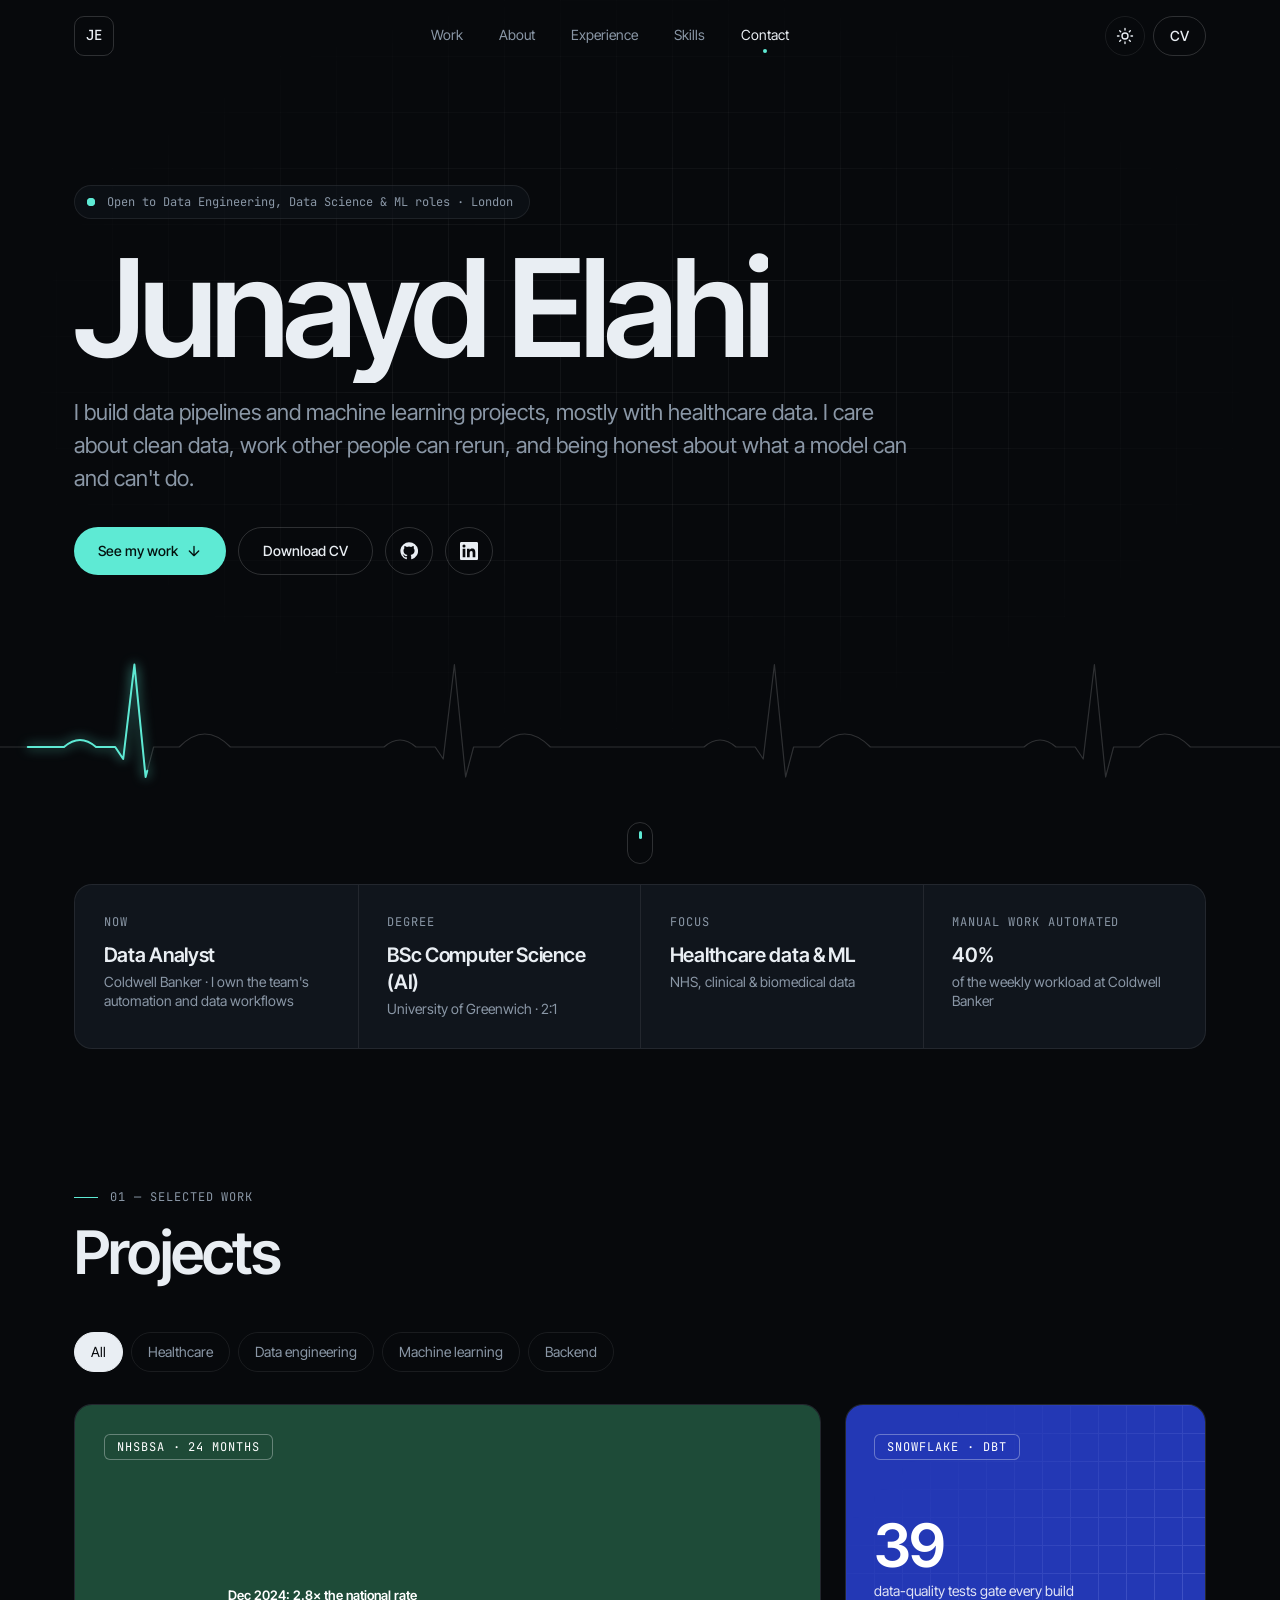
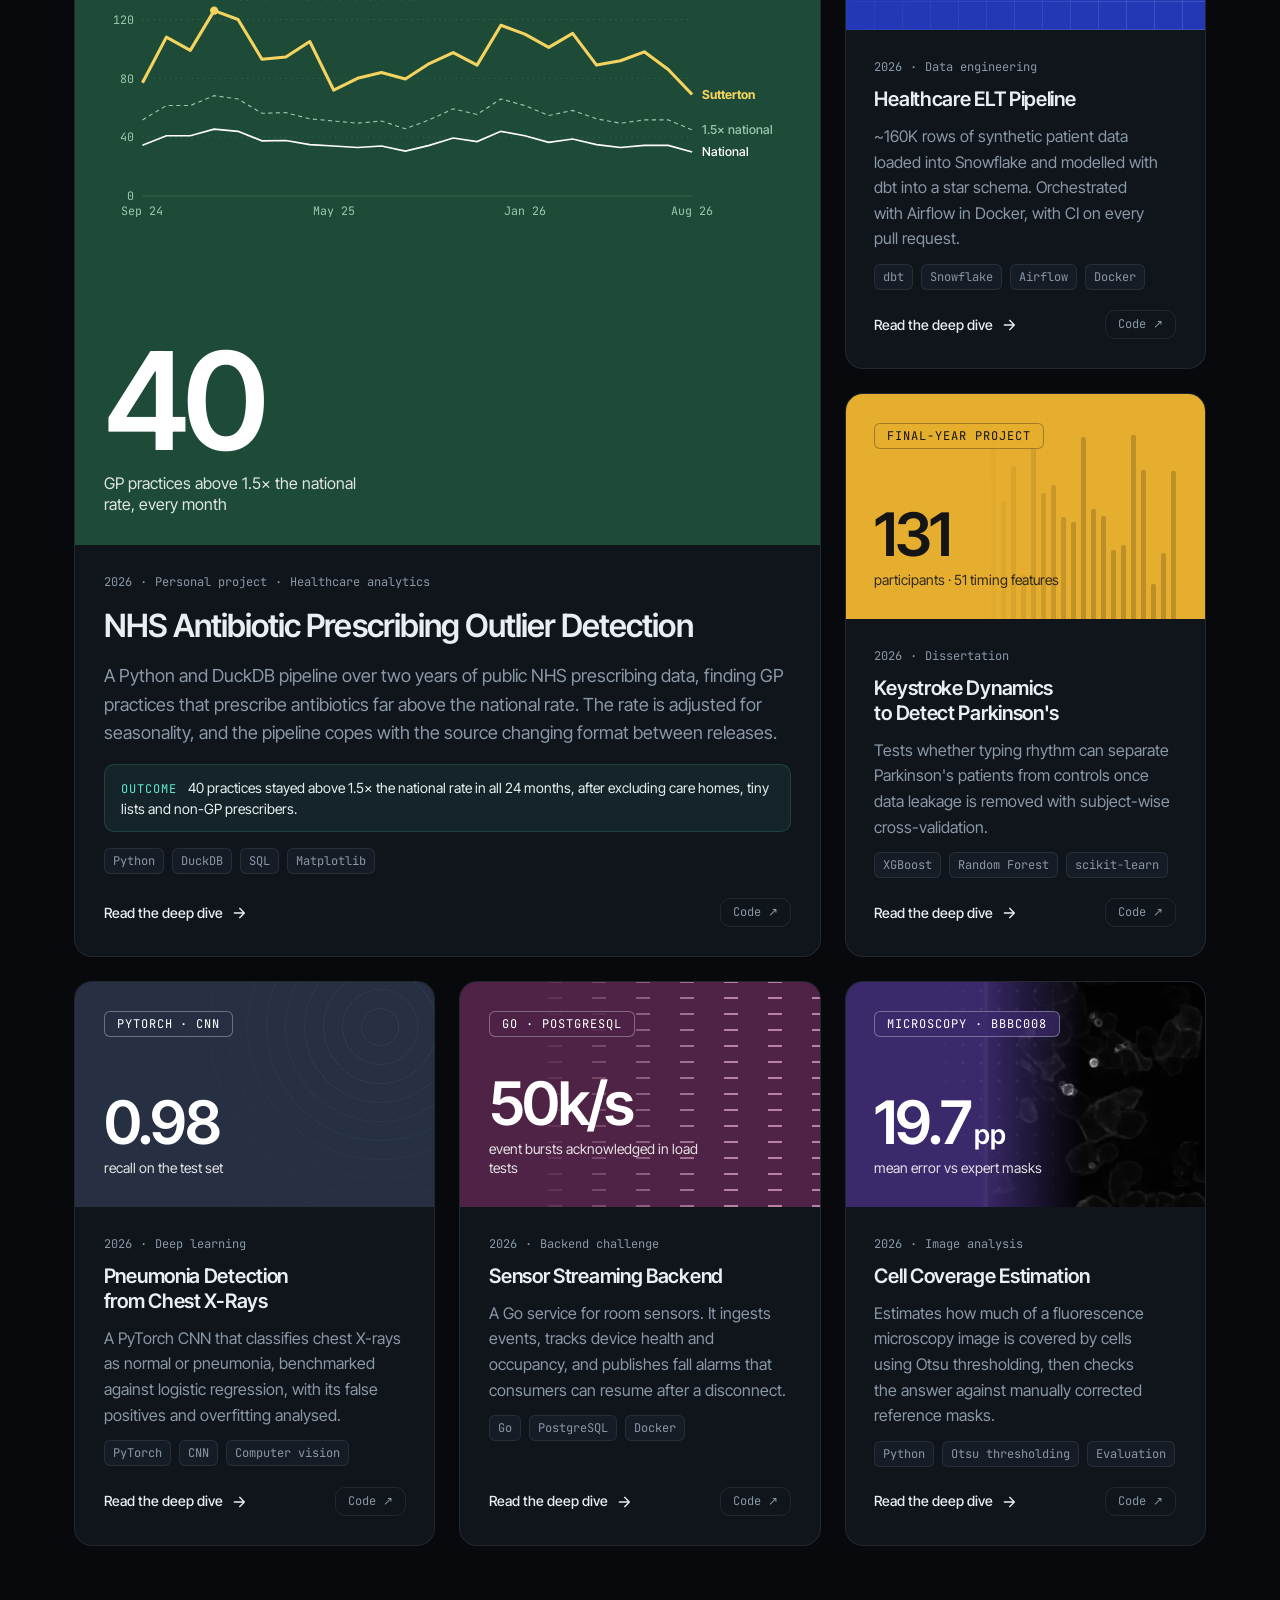
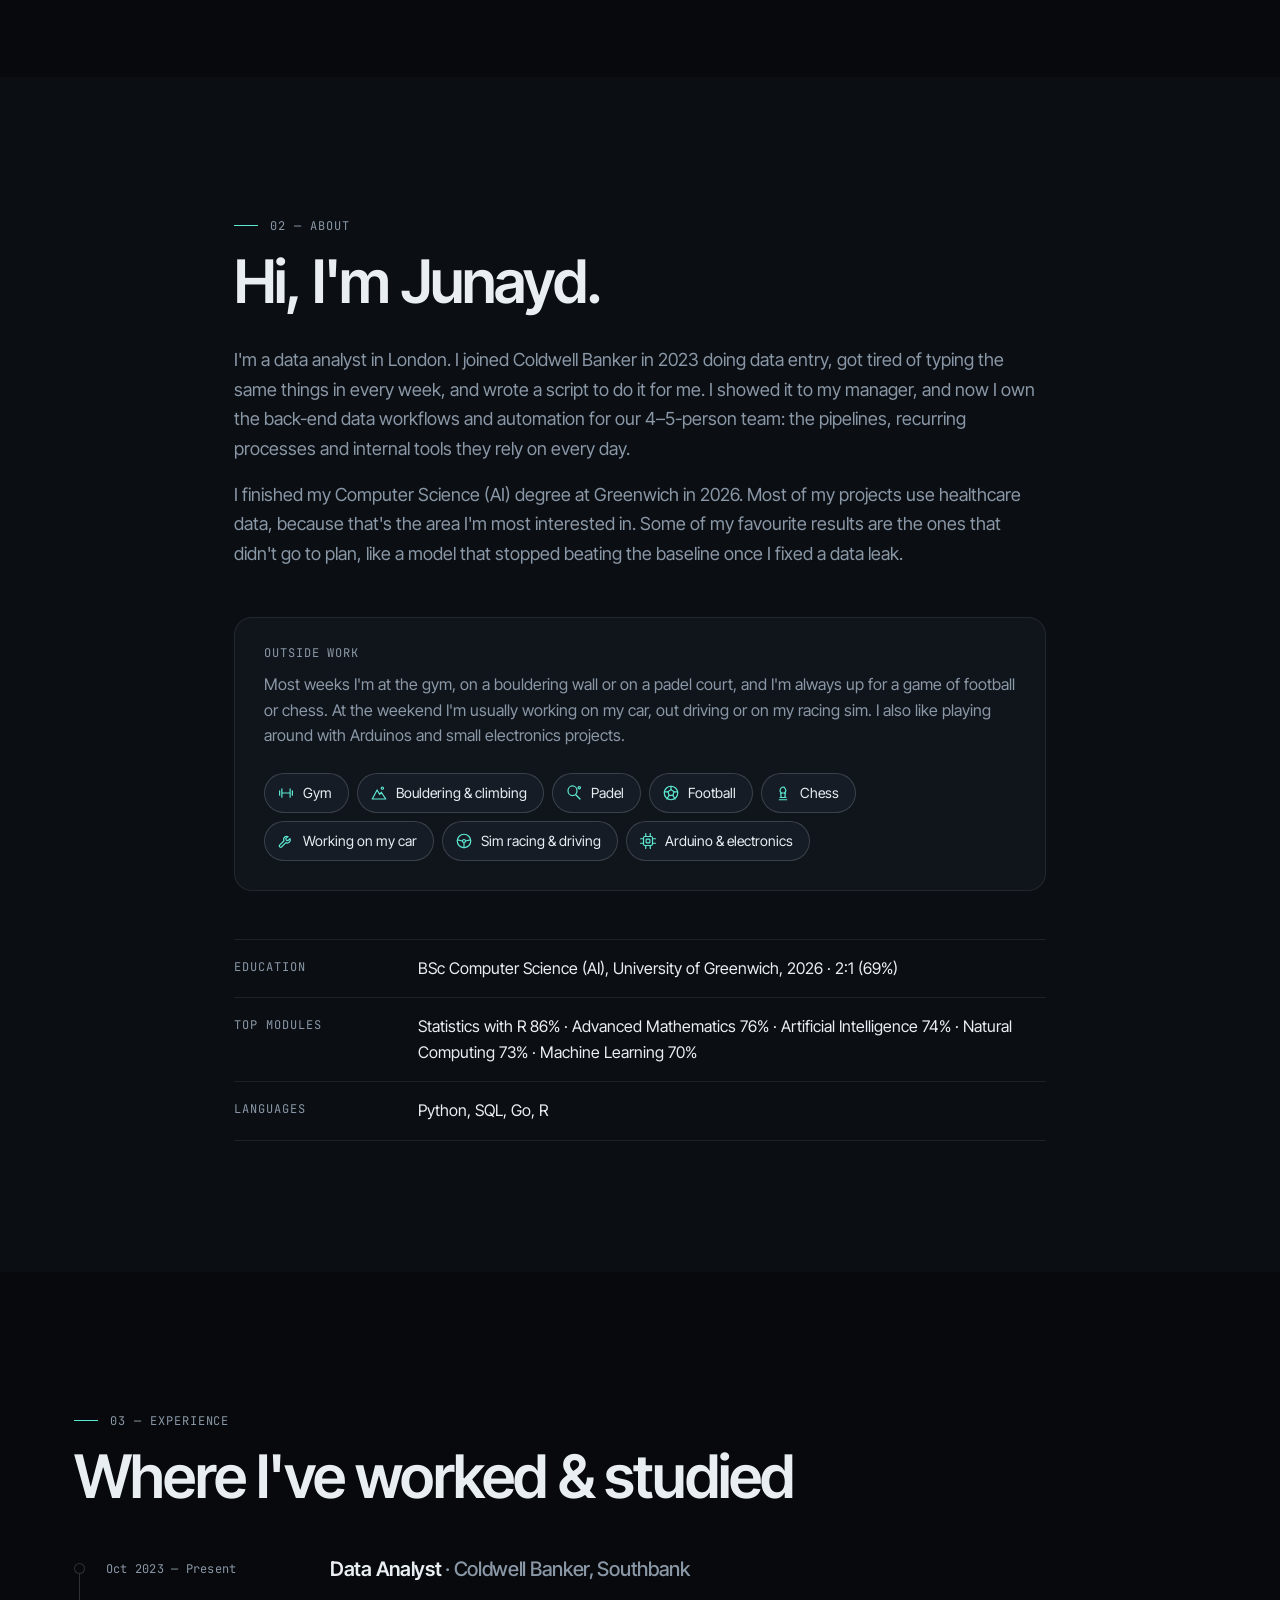
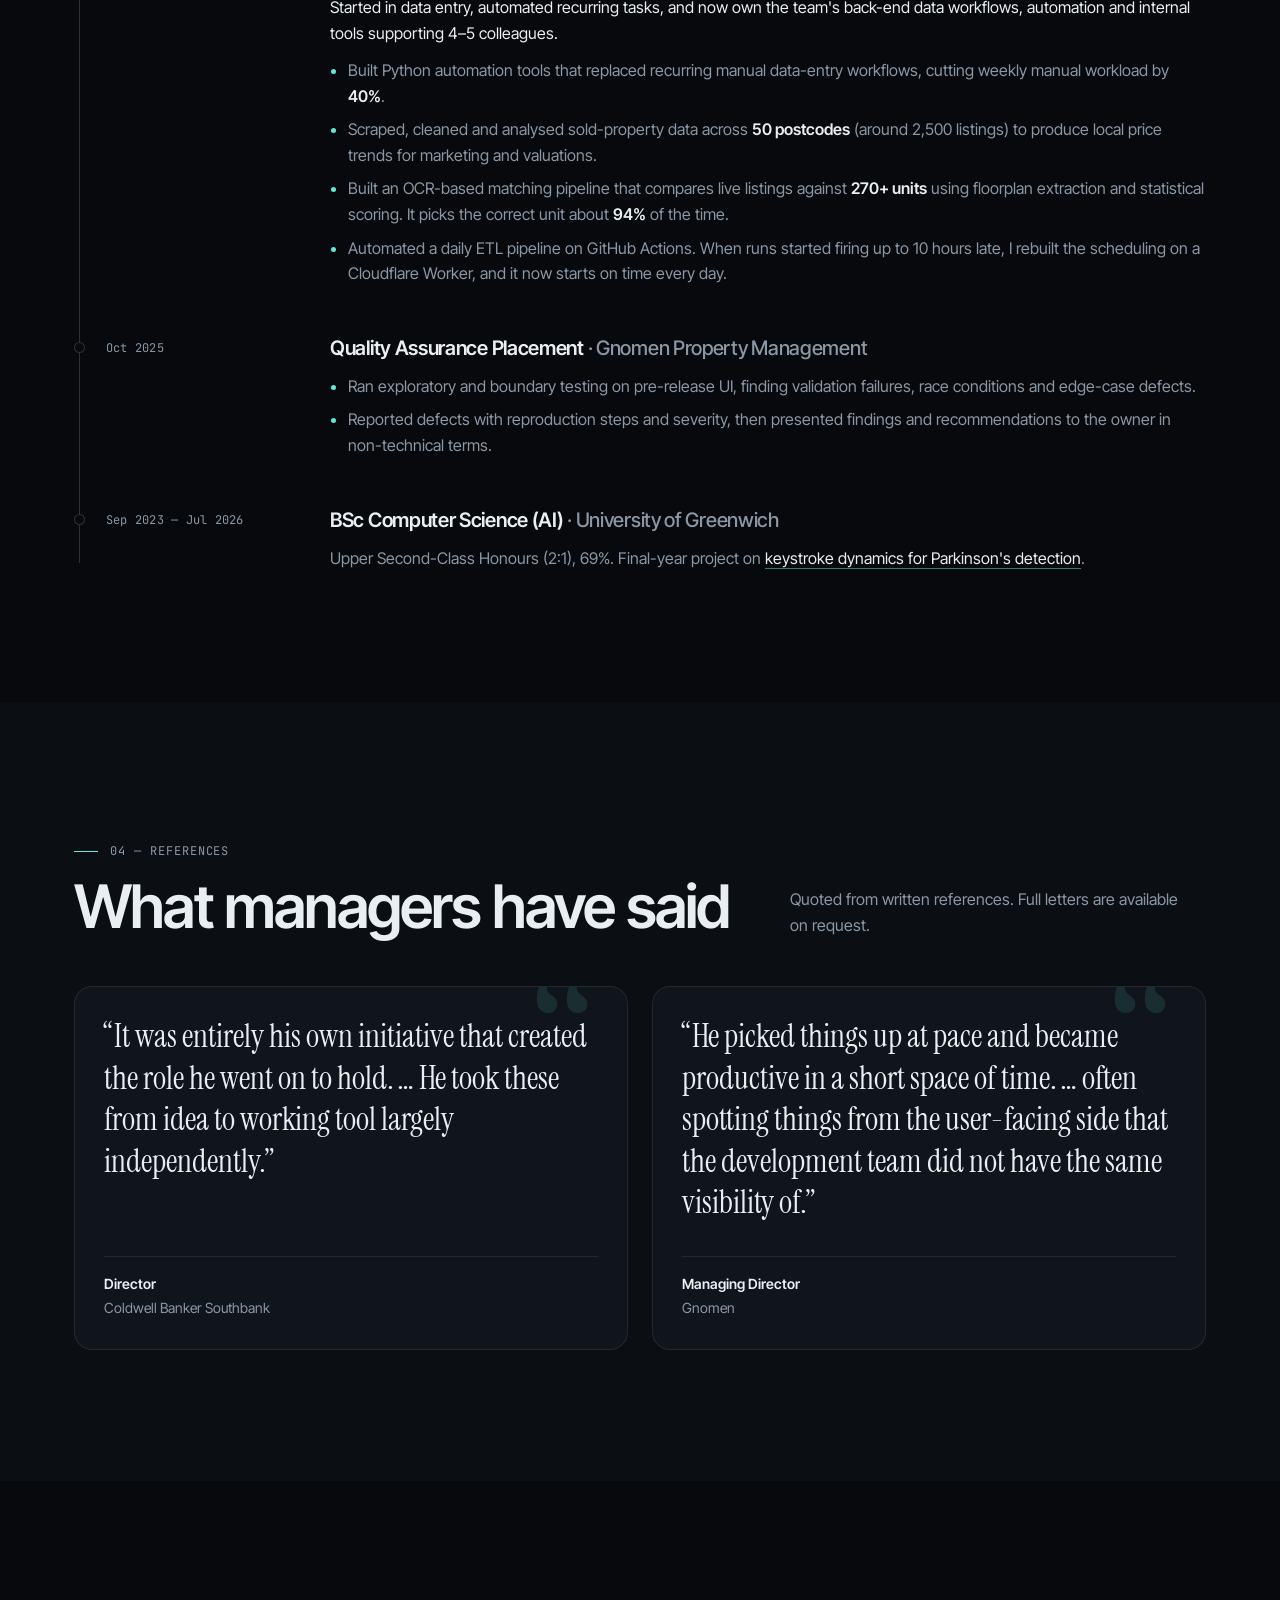
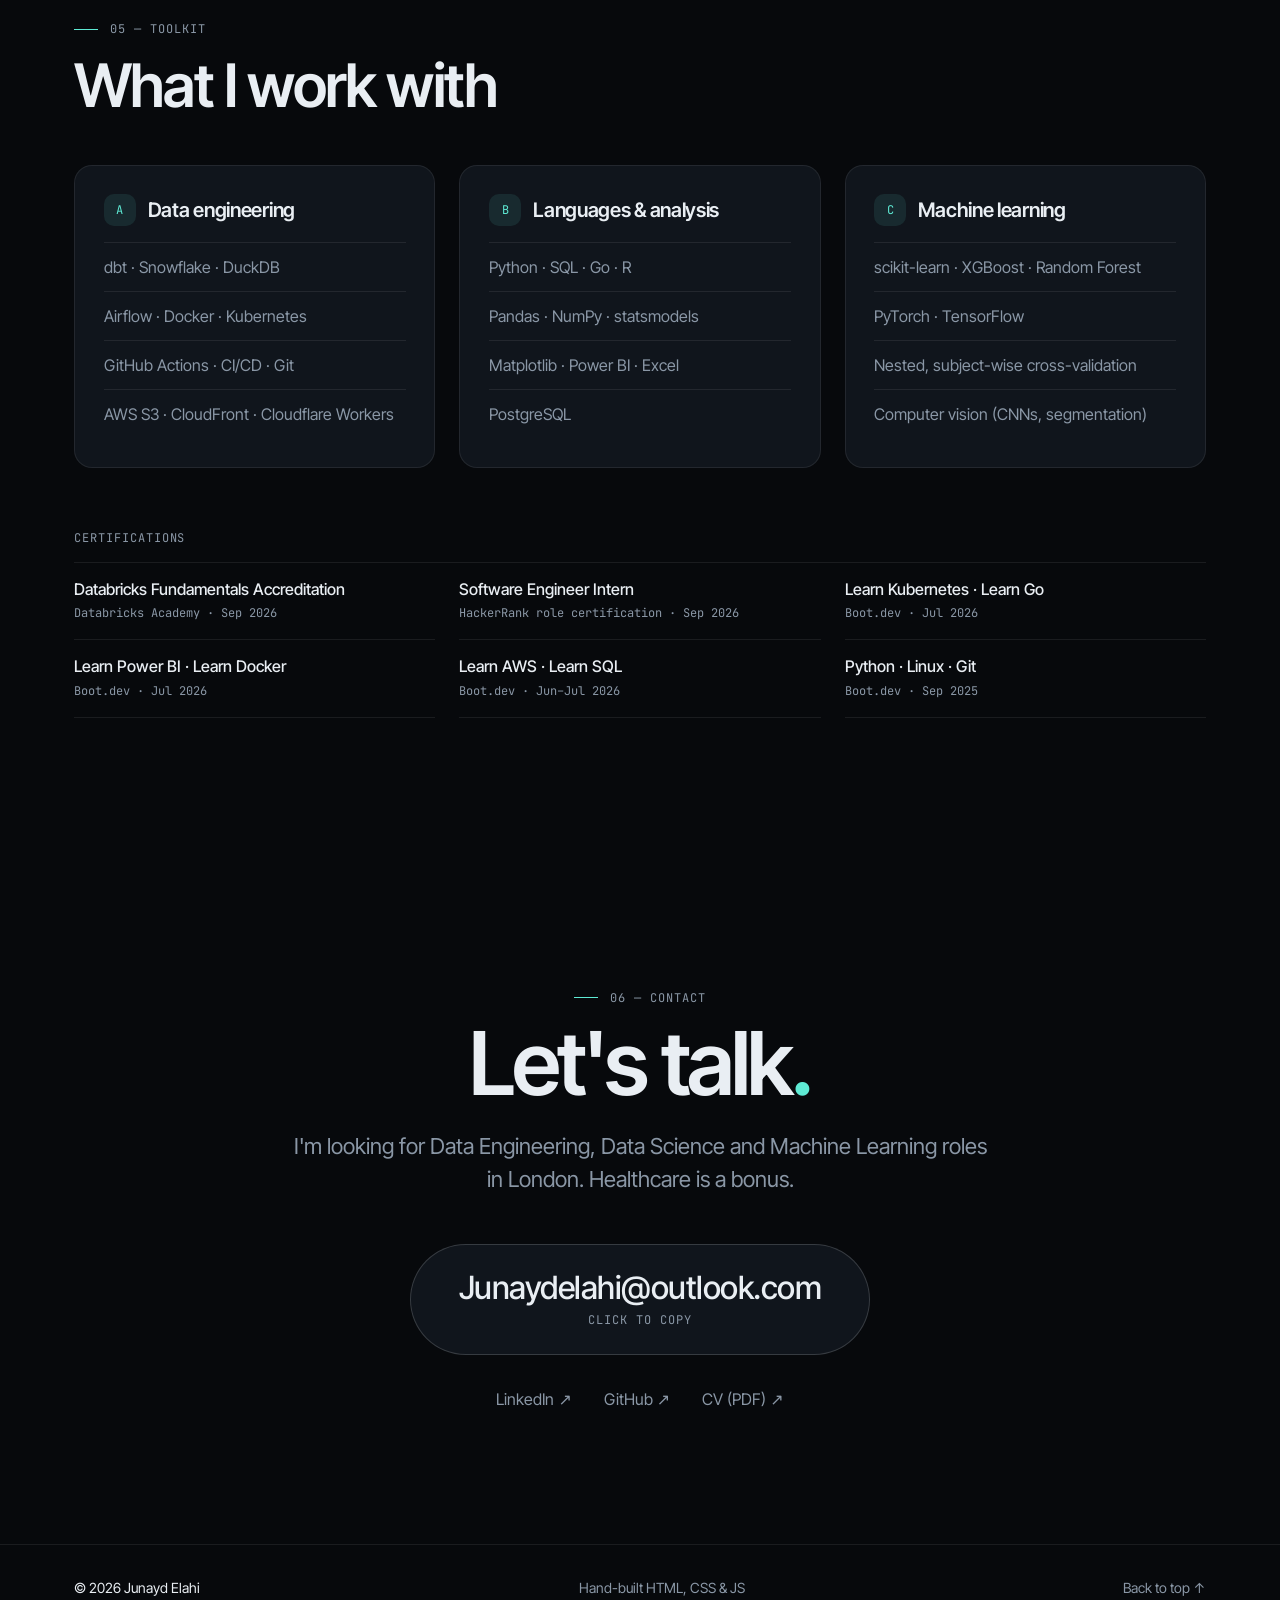
==== commit f428a8c2: "Lengthen the home page link-preview description for LinkedIn LinkedIn's Post Inspector asks for at l" ====
--- a/index.html
+++ b/index.html
@@ -6,7 +6,7 @@
   <title>Junayd Elahi — Data Engineering &amp; Machine Learning</title>
   <meta name="description" content="Junayd Elahi builds data pipelines and machine learning projects, with a particular interest in healthcare. London." />
   <meta property="og:title" content="Junayd Elahi — Data Engineering &amp; Machine Learning" />
-  <meta property="og:description" content="Data pipelines and machine learning, with a particular interest in healthcare." />
+  <meta property="og:description" content="Data analyst in London building data pipelines and machine learning projects, mostly with NHS and healthcare data. Open to data engineering, data science and ML roles." />
   <meta property="og:type" content="website" />
   <link rel="canonical" href="https://junaydelahi.dev/" />
   <meta name="theme-color" content="#07090c" />
